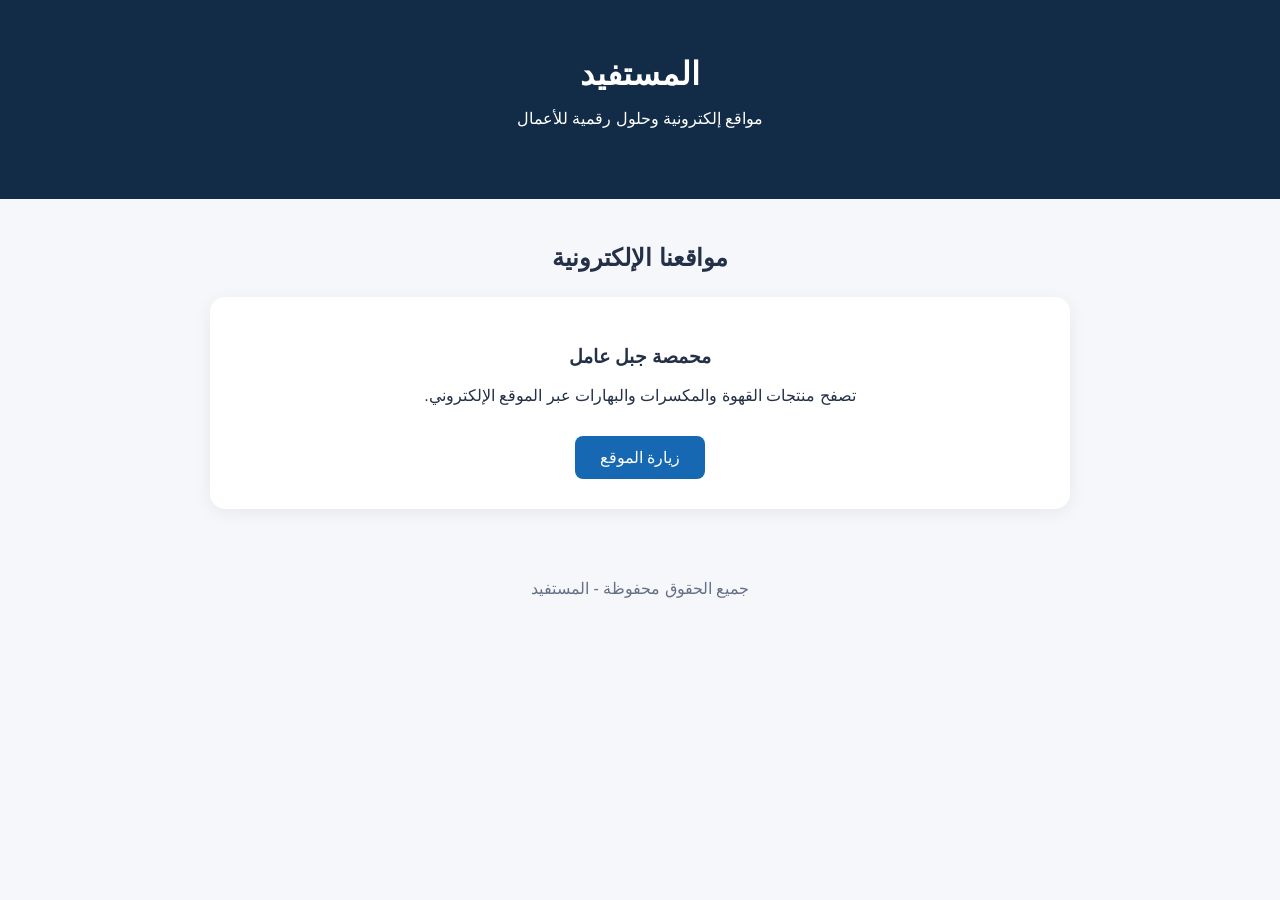
==== index.html @ a1473335 "Create index.html" ====
<!DOCTYPE html>
<html lang="ar" dir="rtl">
<head>
    <meta charset="UTF-8">
    <meta name="viewport"
          content="width=device-width, initial-scale=1.0">

    <title>المستفيد | مواقعنا الإلكترونية</title>

    <!-- Google AdSense -->
    <script async
      src="https://pagead2.googlesyndication.com/pagead/js/adsbygoogle.js?client=ca-pub-5526858631585731"
      crossorigin="anonymous"></script>

    <style>
        * { box-sizing: border-box; }

        body {
            font-family: Tahoma, Arial, sans-serif;
            margin: 0;
            background: #f5f7fb;
            color: #243047;
            text-align: center;
        }

        header {
            background: #122c48;
            color: white;
            padding: 55px 20px;
        }

        h1 { margin: 0 0 15px; }

        main {
            max-width: 900px;
            margin: 45px auto;
            padding: 0 20px;
        }

        .project {
            background: white;
            padding: 30px;
            margin: 25px auto;
            border-radius: 15px;
            box-shadow: 0 4px 18px #00000010;
        }

        .project a {
            display: inline-block;
            margin-top: 15px;
            padding: 12px 25px;
            color: white;
            background: #1768b3;
            text-decoration: none;
            border-radius: 8px;
        }

        footer {
            padding: 25px;
            color: #667085;
        }
    </style>
</head>

<body>
    <header>
        <h1>المستفيد</h1>
        <p>مواقع إلكترونية وحلول رقمية للأعمال</p>
    </header>

    <main>
        <h2>مواقعنا الإلكترونية</h2>

        <div class="project">
            <h3>محمصة جبل عامل</h3>
            <p>
                تصفح منتجات القهوة والمكسرات والبهارات
                عبر الموقع الإلكتروني.
            </p>

            <a href="/Jabal-Amel-Roastery/">
                زيارة الموقع
            </a>
        </div>
    </main>

    <footer>
        جميع الحقوق محفوظة - المستفيد
    </footer>
</body>
</html>
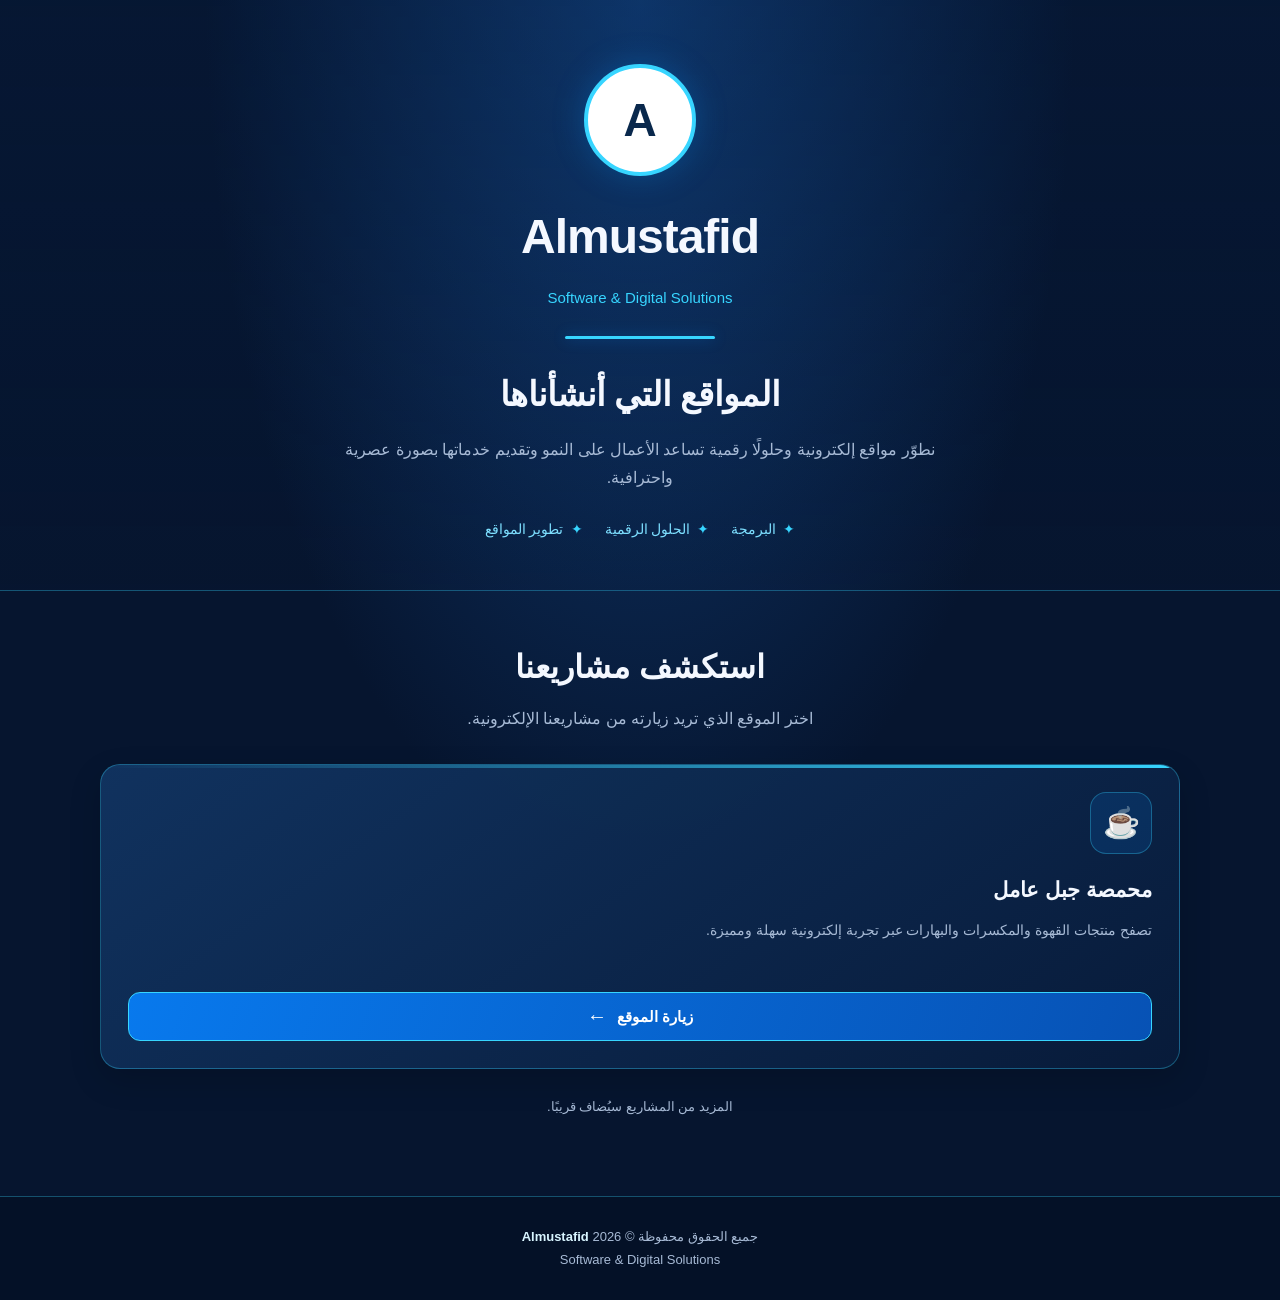
==== commit b3f4b094: "Update index.html" ====
--- a/index.html
+++ b/index.html
@@ -1,91 +1,361 @@
+
 <!DOCTYPE html>
 <html lang="ar" dir="rtl">
 <head>
-    <meta charset="UTF-8">
-    <meta name="viewport"
-          content="width=device-width, initial-scale=1.0">
-
-    <title>المستفيد | مواقعنا الإلكترونية</title>
-
-    <!-- Google AdSense -->
-    <script async
-      src="https://pagead2.googlesyndication.com/pagead/js/adsbygoogle.js?client=ca-pub-5526858631585731"
-      crossorigin="anonymous"></script>
-
-    <style>
-        * { box-sizing: border-box; }
-
-        body {
-            font-family: Tahoma, Arial, sans-serif;
-            margin: 0;
-            background: #f5f7fb;
-            color: #243047;
-            text-align: center;
-        }
-
-        header {
-            background: #122c48;
-            color: white;
-            padding: 55px 20px;
-        }
-
-        h1 { margin: 0 0 15px; }
-
-        main {
-            max-width: 900px;
-            margin: 45px auto;
-            padding: 0 20px;
-        }
-
-        .project {
-            background: white;
-            padding: 30px;
-            margin: 25px auto;
-            border-radius: 15px;
-            box-shadow: 0 4px 18px #00000010;
-        }
-
-        .project a {
-            display: inline-block;
-            margin-top: 15px;
-            padding: 12px 25px;
-            color: white;
-            background: #1768b3;
-            text-decoration: none;
-            border-radius: 8px;
-        }
-
-        footer {
-            padding: 25px;
-            color: #667085;
-        }
-    </style>
+  <meta charset="UTF-8">
+  <meta name="viewport" content="width=device-width, initial-scale=1.0">
+
+  <title>Almustafid | مواقعنا الإلكترونية</title>
+  <meta name="description" content="اكتشف المواقع الإلكترونية التي طورتها وأديرها Almustafid للحلول البرمجية والرقمية.">
+  <meta name="theme-color" content="#06152f">
+
+  <!-- Google AdSense -->
+  <script async
+    src="https://pagead2.googlesyndication.com/pagead/js/adsbygoogle.js?client=ca-pub-5526858631585731"
+    crossorigin="anonymous"></script>
+
+  <style>
+    :root {
+      --bg: #06152f;
+      --surface: rgba(13, 39, 76, 0.88);
+      --blue: #0788ff;
+      --cyan: #37d5ff;
+      --text: #f4f8ff;
+      --muted: #a7bad5;
+      --border: rgba(55, 213, 255, 0.32);
+    }
+
+    * {
+      box-sizing: border-box;
+    }
+
+    html {
+      scroll-behavior: smooth;
+    }
+
+    body {
+      margin: 0;
+      font-family: Tahoma, Arial, sans-serif;
+      background:
+        radial-gradient(ellipse at 50% 0%, #103d77 0%, transparent 48%),
+        var(--bg);
+      color: var(--text);
+      text-align: center;
+      min-height: 100vh;
+      line-height: 1.8;
+    }
+
+    a {
+      color: inherit;
+    }
+
+    .container {
+      width: min(1080px, calc(100% - 36px));
+      margin-inline: auto;
+    }
+
+    header {
+      padding: 64px 20px 48px;
+      position: relative;
+      overflow: hidden;
+      border-bottom: 1px solid var(--border);
+      background: linear-gradient(
+        180deg,
+        rgba(5, 28, 62, 0.25),
+        rgba(6, 21, 47, 0.05)
+      );
+    }
+
+    .brand-mark {
+      width: 112px;
+      height: 112px;
+      margin: 0 auto 18px;
+      display: grid;
+      place-items: center;
+      border-radius: 50%;
+      border: 4px solid var(--cyan);
+      background: #fff;
+      color: #09284c;
+      font-size: 46px;
+      font-weight: 900;
+      box-shadow: 0 0 32px rgba(0, 153, 255, 0.25);
+    }
+
+    .brand-name {
+      margin: 0;
+      font-size: clamp(32px, 6vw, 48px);
+      font-weight: 800;
+      letter-spacing: -1px;
+    }
+
+    .brand-subtitle {
+      color: var(--cyan);
+      margin: 4px 0 25px;
+      font-size: 15px;
+    }
+
+    .hero-line {
+      width: 150px;
+      height: 3px;
+      background: var(--cyan);
+      margin: 25px auto;
+      border-radius: 5px;
+      box-shadow: 0 0 14px #0788ff70;
+    }
+
+    .hero-title {
+      font-size: clamp(24px, 4vw, 34px);
+      margin: 0 0 10px;
+    }
+
+    .hero-description {
+      color: var(--muted);
+      max-width: 620px;
+      margin: 0 auto;
+      font-size: 16px;
+    }
+
+    .services {
+      display: flex;
+      justify-content: center;
+      flex-wrap: wrap;
+      gap: 12px 22px;
+      margin-top: 24px;
+      color: #7ddfff;
+      font-size: 14px;
+    }
+
+    .services span::before {
+      content: "✦";
+      color: var(--cyan);
+      margin-left: 7px;
+    }
+
+    main {
+      padding-top: 48px;
+      padding-bottom: 65px;
+    }
+
+    .section-heading {
+      margin-bottom: 30px;
+    }
+
+    .section-heading h2 {
+      margin: 0 0 8px;
+      font-size: clamp(24px, 4vw, 32px);
+    }
+
+    .section-heading p {
+      color: var(--muted);
+      margin: 0;
+    }
+
+    .project-grid {
+      display: grid;
+      grid-template-columns: repeat(auto-fit, minmax(min(100%, 290px), 1fr));
+      gap: 22px;
+      text-align: right;
+    }
+
+    .project {
+      position: relative;
+      overflow: hidden;
+      padding: 27px;
+      border-radius: 20px;
+      background: linear-gradient(
+        145deg,
+        rgba(17, 52, 96, 0.96),
+        rgba(8, 28, 58, 0.96)
+      );
+      border: 1px solid var(--border);
+      box-shadow: 0 12px 32px rgba(0, 0, 0, 0.16);
+      transition: transform 0.25s ease, border-color 0.25s ease,
+                  box-shadow 0.25s ease;
+    }
+
+    .project::before {
+      content: "";
+      position: absolute;
+      top: 0;
+      right: 0;
+      width: 100%;
+      height: 3px;
+      background: linear-gradient(90deg, transparent, var(--cyan));
+    }
+
+    .project:hover {
+      transform: translateY(-6px);
+      border-color: var(--cyan);
+      box-shadow: 0 18px 38px rgba(0, 136, 255, 0.12);
+    }
+
+    .project-icon {
+      width: 62px;
+      height: 62px;
+      display: grid;
+      place-items: center;
+      border-radius: 16px;
+      background: rgba(7, 136, 255, 0.14);
+      border: 1px solid var(--border);
+      font-size: 30px;
+      margin-bottom: 17px;
+    }
+
+    .project h3 {
+      margin: 0 0 9px;
+      font-size: 21px;
+    }
+
+    .project p {
+      color: var(--muted);
+      font-size: 14px;
+      margin: 0 0 22px;
+      min-height: 52px;
+    }
+
+    .project-link {
+      display: flex;
+      align-items: center;
+      justify-content: center;
+      gap: 10px;
+      width: 100%;
+      min-height: 49px;
+      border: 1px solid var(--cyan);
+      border-radius: 12px;
+      background: linear-gradient(110deg, #0879ed, #0752b5);
+      color: #fff;
+      font-weight: bold;
+      font-size: 15px;
+      text-decoration: none;
+      transition: filter 0.2s ease, transform 0.2s ease;
+    }
+
+    .project-link:hover {
+      filter: brightness(1.15);
+    }
+
+    .project-link:focus-visible {
+      outline: 3px solid #fff;
+      outline-offset: 4px;
+    }
+
+    .visit-arrow {
+      font-size: 20px;
+    }
+
+    .empty-note {
+      margin-top: 26px;
+      color: var(--muted);
+      font-size: 13px;
+    }
+
+    footer {
+      padding: 28px 18px;
+      border-top: 1px solid var(--border);
+      color: var(--muted);
+      font-size: 13px;
+      background: rgba(2, 12, 29, 0.4);
+    }
+
+    footer strong {
+      color: #d8f5ff;
+    }
+
+    @media (max-width: 600px) {
+      header {
+        padding-top: 45px;
+      }
+
+      .brand-mark {
+        width: 94px;
+        height: 94px;
+        font-size: 38px;
+      }
+
+      .project {
+        padding: 23px;
+      }
+
+      .project p {
+        min-height: auto;
+      }
+    }
+
+    @media (prefers-reduced-motion: reduce) {
+      *, *::before, *::after {
+        scroll-behavior: auto !important;
+        transition: none !important;
+      }
+    }
+  </style>
 </head>
 
 <body>
-    <header>
-        <h1>المستفيد</h1>
-        <p>مواقع إلكترونية وحلول رقمية للأعمال</p>
-    </header>
-
-    <main>
-        <h2>مواقعنا الإلكترونية</h2>
-
-        <div class="project">
-            <h3>محمصة جبل عامل</h3>
-            <p>
-                تصفح منتجات القهوة والمكسرات والبهارات
-                عبر الموقع الإلكتروني.
-            </p>
-
-            <a href="/Jabal-Amel-Roastery/">
-                زيارة الموقع
-            </a>
-        </div>
-    </main>
-
-    <footer>
-        جميع الحقوق محفوظة - المستفيد
-    </footer>
+  <header>
+    <div class="brand-mark" aria-label="Almustafid">A</div>
+
+    <h1 class="brand-name">Almustafid</h1>
+    <p class="brand-subtitle">Software &amp; Digital Solutions</p>
+
+    <div class="hero-line"></div>
+
+    <h2 class="hero-title">المواقع التي أنشأناها</h2>
+    <p class="hero-description">
+      نطوّر مواقع إلكترونية وحلولًا رقمية تساعد الأعمال على النمو
+      وتقديم خدماتها بصورة عصرية واحترافية.
+    </p>
+
+    <div class="services">
+      <span>البرمجة</span>
+      <span>الحلول الرقمية</span>
+      <span>تطوير المواقع</span>
+    </div>
+  </header>
+
+  <main class="container">
+    <div class="section-heading">
+      <h2>استكشف مشاريعنا</h2>
+      <p>اختر الموقع الذي تريد زيارته من مشاريعنا الإلكترونية.</p>
+    </div>
+
+    <section class="project-grid" aria-label="المواقع الإلكترونية">
+
+      <!-- يمكنك نسخ بطاقة المشروع لإضافة موقع جديد -->
+      <article class="project">
+        <div class="project-icon" aria-hidden="true">☕</div>
+
+        <h3>محمصة جبل عامل</h3>
+
+        <p>
+          تصفح منتجات القهوة والمكسرات والبهارات
+          عبر تجربة إلكترونية سهلة ومميزة.
+        </p>
+
+        <a class="project-link" href="/Jabal-Amel-Roastery/">
+          <span>زيارة الموقع</span>
+          <span class="visit-arrow" aria-hidden="true">←</span>
+        </a>
+      </article>
+
+      <!-- أضف بطاقات مواقعك الأخرى هنا -->
+
+    </section>
+
+    <p class="empty-note">
+      المزيد من المشاريع سيُضاف قريبًا.
+    </p>
+  </main>
+
+  <footer>
+    <div>جميع الحقوق محفوظة © <span id="year"></span>
+      <strong>Almustafid</strong>
+    </div>
+    <div>Software &amp; Digital Solutions</div>
+  </footer>
+
+  <script>
+    document.getElementById("year").textContent =
+      new Date().getFullYear();
+  </script>
 </body>
 </html>
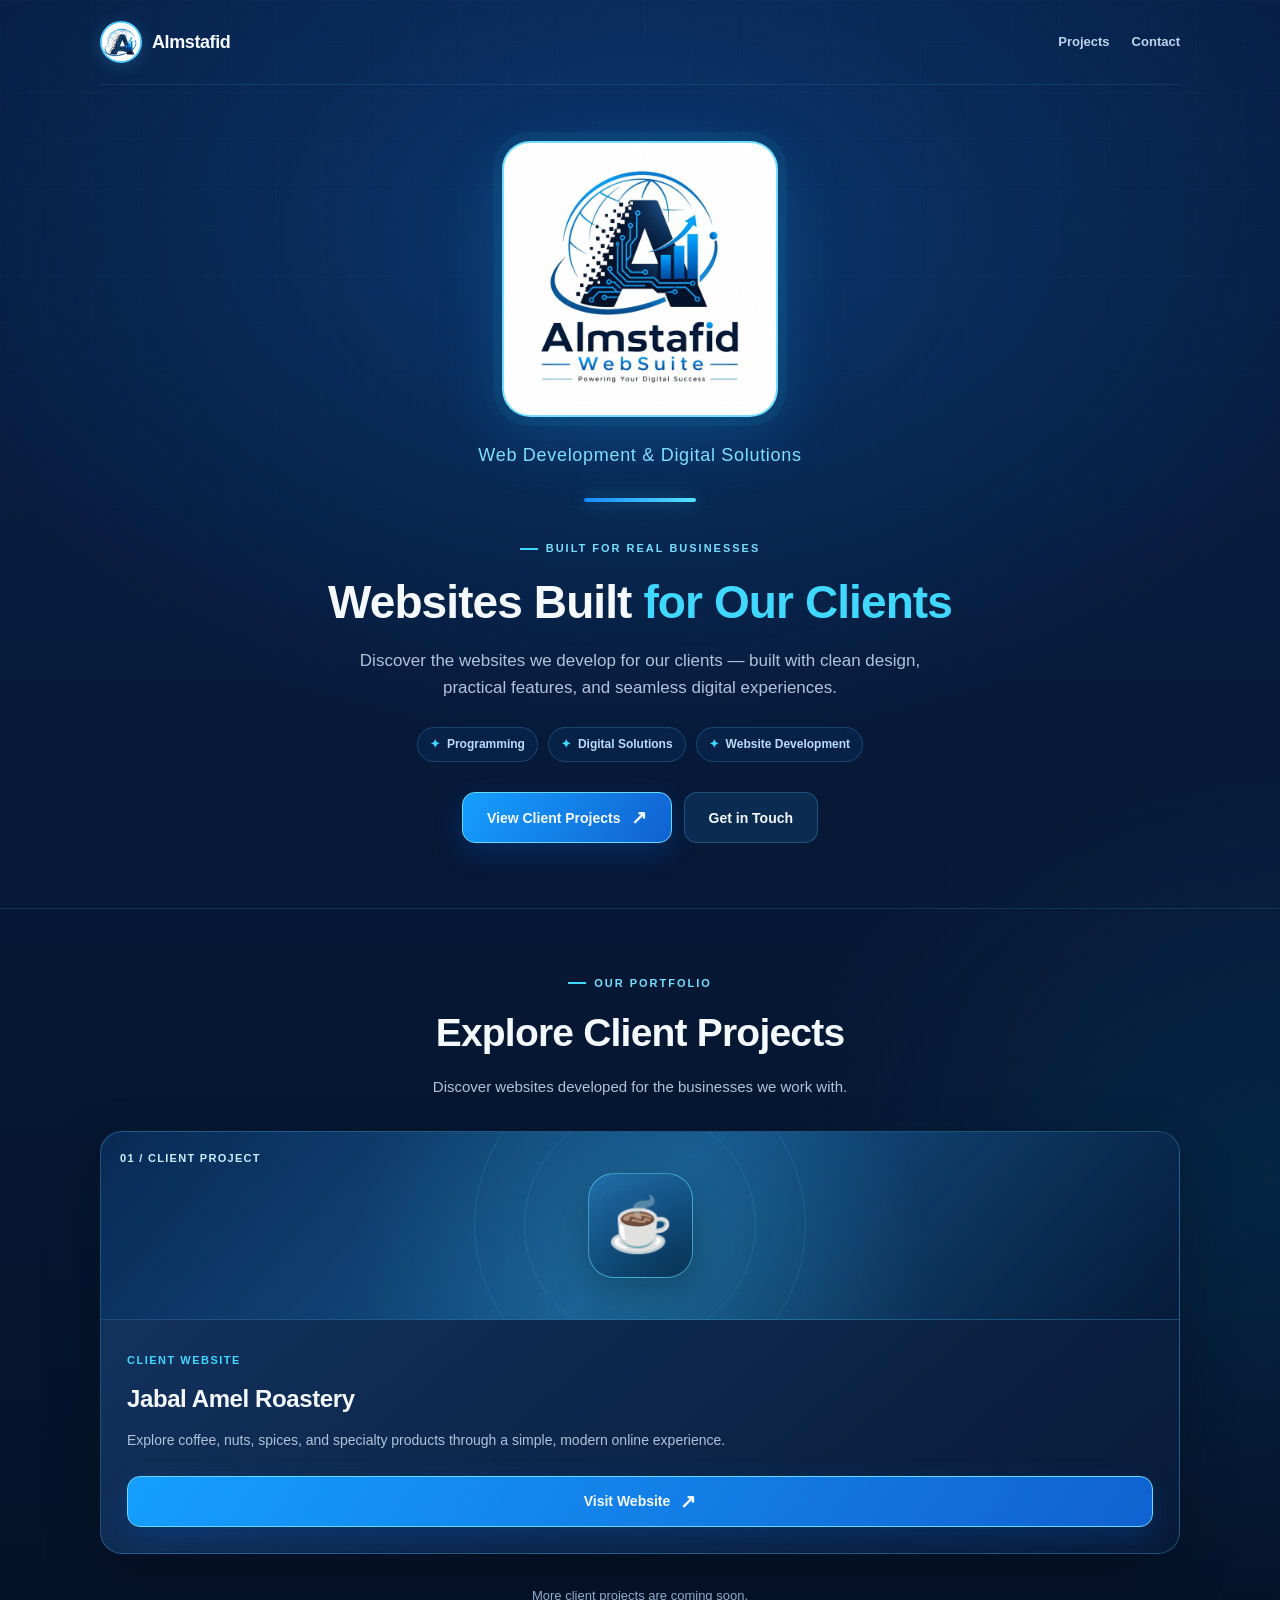
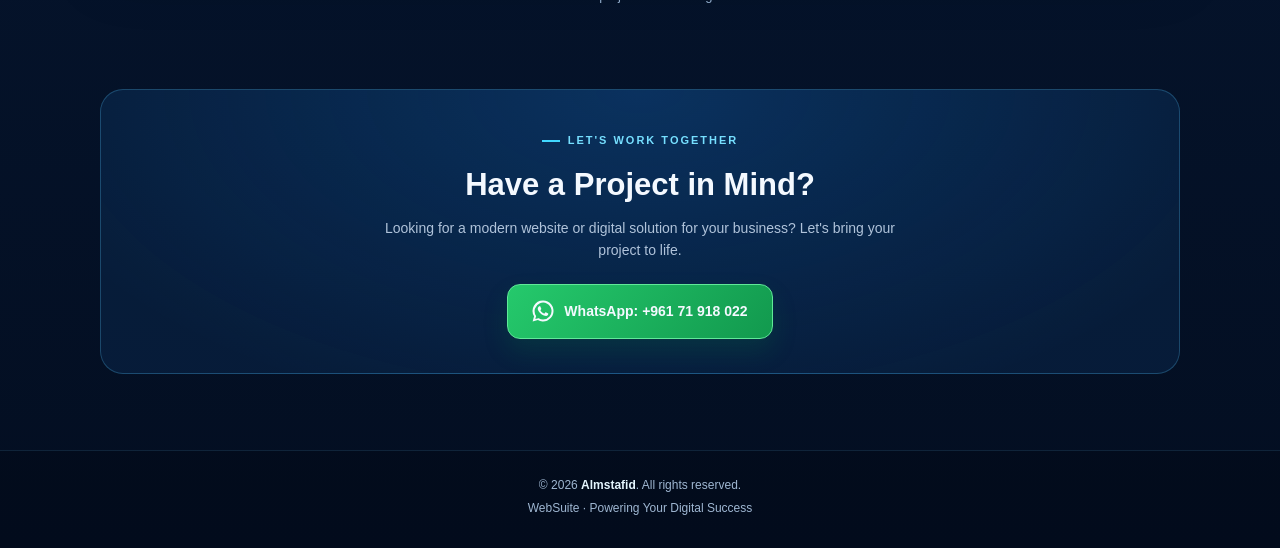
==== commit 6a675dbd: "Update index.html" ====
--- a/index.html
+++ b/index.html
@@ -1,361 +1,412 @@
-
 <!DOCTYPE html>
-<html lang="ar" dir="rtl">
+<html lang="en" dir="ltr">
 <head>
   <meta charset="UTF-8">
   <meta name="viewport" content="width=device-width, initial-scale=1.0">
-
-  <title>Almustafid | مواقعنا الإلكترونية</title>
-  <meta name="description" content="اكتشف المواقع الإلكترونية التي طورتها وأديرها Almustafid للحلول البرمجية والرقمية.">
-  <meta name="theme-color" content="#06152f">
-
-  <!-- Google AdSense -->
-  <script async
-    src="https://pagead2.googlesyndication.com/pagead/js/adsbygoogle.js?client=ca-pub-5526858631585731"
-    crossorigin="anonymous"></script>
+  <meta name="theme-color" content="#06142c">
+  <meta name="description" content="Explore real client websites developed by Almstafid WebSuite. Modern websites, digital experiences, and software solutions for businesses.">
+  <meta property="og:title" content="Almstafid WebSuite | Client Projects">
+  <meta property="og:description" content="Explore our client website portfolio and discover modern digital experiences.">
+  <meta property="og:type" content="website">
+  <link rel="icon" href="[data-uri]" type="image/webp">
+  <title>Almstafid | Client Projects</title>
+
+  <!-- Keep your existing Google AdSense code -->
+  <script async src="https://pagead2.googlesyndication.com/pagead/js/adsbygoogle.js?client=ca-pub-5526858631585731" crossorigin="anonymous"></script>
 
   <style>
     :root {
-      --bg: #06152f;
-      --surface: rgba(13, 39, 76, 0.88);
-      --blue: #0788ff;
-      --cyan: #37d5ff;
-      --text: #f4f8ff;
-      --muted: #a7bad5;
-      --border: rgba(55, 213, 255, 0.32);
-    }
-
-    * {
-      box-sizing: border-box;
-    }
-
-    html {
-      scroll-behavior: smooth;
-    }
-
+      color-scheme: dark;
+      --bg: #06142c;
+      --bg-deep: #030d20;
+      --surface: #0d2446;
+      --surface-light: #12335b;
+      --blue: #147efb;
+      --cyan: #41d8ff;
+      --white: #f4f9ff;
+      --muted: #b0c3da;
+      --line: rgba(90, 204, 255, .25);
+    }
+
+    * { box-sizing: border-box; }
+    html { scroll-behavior: smooth; }
     body {
       margin: 0;
-      font-family: Tahoma, Arial, sans-serif;
+      font-family: "Segoe UI", Arial, sans-serif;
+      background: var(--bg-deep);
+      color: var(--white);
+      line-height: 1.6;
+      overflow-x: hidden;
+    }
+    a { color: inherit; }
+    button, a { -webkit-tap-highlight-color: transparent; }
+    a:focus-visible { outline: 3px solid var(--cyan); outline-offset: 4px; }
+
+    .site {
+      position: relative;
+      isolation: isolate;
+      min-height: 100vh;
       background:
-        radial-gradient(ellipse at 50% 0%, #103d77 0%, transparent 48%),
-        var(--bg);
-      color: var(--text);
-      text-align: center;
-      min-height: 100vh;
-      line-height: 1.8;
-    }
-
-    a {
-      color: inherit;
-    }
-
-    .container {
-      width: min(1080px, calc(100% - 36px));
-      margin-inline: auto;
-    }
-
-    header {
-      padding: 64px 20px 48px;
-      position: relative;
-      overflow: hidden;
-      border-bottom: 1px solid var(--border);
-      background: linear-gradient(
-        180deg,
-        rgba(5, 28, 62, 0.25),
-        rgba(6, 21, 47, 0.05)
-      );
-    }
-
-    .brand-mark {
+        radial-gradient(ellipse 60% 24% at 50% 12%, rgba(19, 122, 224, .28), transparent 95%),
+        radial-gradient(ellipse 45% 22% at 100% 55%, rgba(0, 173, 244, .10), transparent 90%),
+        linear-gradient(180deg, #082048 0%, #061732 50%, #030e21 100%);
+    }
+    .site::before {
+      content: "";
+      position: absolute;
+      inset: 0 0 auto;
+      height: 700px;
+      pointer-events: none;
+      z-index: -1;
+      opacity: .4;
+      background-image:
+        linear-gradient(rgba(86, 194, 255, .055) 1px, transparent 1px),
+        linear-gradient(90deg, rgba(86, 194, 255, .055) 1px, transparent 1px);
+      background-size: 46px 46px;
+      mask-image: linear-gradient(#000, transparent);
+    }
+
+    .container { width: min(1080px, calc(100% - 38px)); margin-inline: auto; }
+
+    /* Top navigation */
+    .topbar {
+      display: flex;
+      align-items: center;
+      justify-content: space-between;
+      gap: 15px;
+      padding-block: 21px;
+      border-bottom: 1px solid rgba(120, 206, 255, .10);
+    }
+    .brand-small {
+      display: flex;
+      align-items: center;
+      gap: 10px;
+      font-weight: 800;
+      font-size: 18px;
+      text-decoration: none;
+      letter-spacing: -.4px;
+    }
+    .brand-small-mark {
+      display: block;
+      height: 42px;
+      width: 42px;
+      flex-shrink: 0;
+      border-radius: 50%;
+      object-fit: contain;
+      border: 2px solid #52ccff;
+      background: #fff;
+      box-shadow: 0 3px 17px rgba(54, 207, 255, .22);
+    }
+    .top-links { display: flex; align-items: center; gap: 22px; }
+    .top-links a {
+      text-decoration: none;
+      font-size: 13px;
+      font-weight: 600;
+      color: #bfd4e9;
+      transition: color .2s;
+    }
+    .top-links a:hover { color: var(--cyan); }
+
+    /* Hero */
+    .hero { text-align: center; padding: 56px 0 65px; }
+    .hero-logo {
+      display: block;
+      width: clamp(215px, 35vw, 276px);
+      height: auto;
+      aspect-ratio: 1;
+      object-fit: contain;
+      margin: 0 auto 24px;
+      padding: 8px;
+      border: 2px solid rgba(90, 216, 255, .85);
+      border-radius: 28px;
+      background: #fff;
+      box-shadow: 0 0 0 9px rgba(59, 208, 255, .06), 0 16px 65px rgba(16, 167, 255, .22);
+    }
+    .brand-name {
+      font-size: clamp(30px, 6vw, 48px);
+      font-weight: 800;
+      line-height: 1.12;
+      letter-spacing: -2px;
+      margin: 0;
+    }
+    .brand-subtitle {
+      margin: 10px 0 28px;
+      color: #80dfff;
+      font-size: clamp(14px, 2.2vw, 18px);
+      letter-spacing: .7px;
+    }
+    .accent-line {
       width: 112px;
-      height: 112px;
-      margin: 0 auto 18px;
-      display: grid;
-      place-items: center;
-      border-radius: 50%;
-      border: 4px solid var(--cyan);
-      background: #fff;
-      color: #09284c;
-      font-size: 46px;
-      font-weight: 900;
-      box-shadow: 0 0 32px rgba(0, 153, 255, 0.25);
-    }
-
-    .brand-name {
-      margin: 0;
-      font-size: clamp(32px, 6vw, 48px);
+      height: 4px;
+      border-radius: 99px;
+      margin: 0 auto 30px;
+      background: linear-gradient(90deg, #1889fd, #54e3ff);
+      box-shadow: 0 0 18px rgba(65, 216, 255, .4);
+    }
+    .eyebrow {
+      display: inline-flex;
+      align-items: center;
+      gap: 8px;
+      color: #76dfff;
+      font-size: 11px;
       font-weight: 800;
-      letter-spacing: -1px;
-    }
-
-    .brand-subtitle {
-      color: var(--cyan);
-      margin: 4px 0 25px;
-      font-size: 15px;
-    }
-
-    .hero-line {
-      width: 150px;
-      height: 3px;
-      background: var(--cyan);
-      margin: 25px auto;
-      border-radius: 5px;
-      box-shadow: 0 0 14px #0788ff70;
-    }
-
-    .hero-title {
-      font-size: clamp(24px, 4vw, 34px);
-      margin: 0 0 10px;
-    }
-
+      letter-spacing: 2px;
+      text-transform: uppercase;
+    }
+    .eyebrow::before { content: ""; width: 18px; height: 2px; background: var(--cyan); }
+    .hero h1 {
+      margin: 17px auto 17px;
+      max-width: 760px;
+      font-size: clamp(28px, 5vw, 46px);
+      line-height: 1.2;
+      letter-spacing: -.9px;
+    }
+    .hero h1 span { color: var(--cyan); }
     .hero-description {
+      max-width: 590px;
+      margin: 0 auto;
       color: var(--muted);
-      max-width: 620px;
-      margin: 0 auto;
-      font-size: 16px;
-    }
-
+      font-size: clamp(14px, 2vw, 17px);
+    }
     .services {
       display: flex;
+      flex-wrap: wrap;
       justify-content: center;
-      flex-wrap: wrap;
-      gap: 12px 22px;
-      margin-top: 24px;
-      color: #7ddfff;
-      font-size: 14px;
-    }
-
-    .services span::before {
-      content: "✦";
-      color: var(--cyan);
-      margin-left: 7px;
-    }
-
-    main {
-      padding-top: 48px;
-      padding-bottom: 65px;
-    }
-
-    .section-heading {
-      margin-bottom: 30px;
-    }
-
-    .section-heading h2 {
-      margin: 0 0 8px;
-      font-size: clamp(24px, 4vw, 32px);
-    }
-
-    .section-heading p {
-      color: var(--muted);
-      margin: 0;
-    }
-
-    .project-grid {
-      display: grid;
-      grid-template-columns: repeat(auto-fit, minmax(min(100%, 290px), 1fr));
-      gap: 22px;
-      text-align: right;
-    }
-
-    .project {
-      position: relative;
-      overflow: hidden;
-      padding: 27px;
-      border-radius: 20px;
-      background: linear-gradient(
-        145deg,
-        rgba(17, 52, 96, 0.96),
-        rgba(8, 28, 58, 0.96)
-      );
-      border: 1px solid var(--border);
-      box-shadow: 0 12px 32px rgba(0, 0, 0, 0.16);
-      transition: transform 0.25s ease, border-color 0.25s ease,
-                  box-shadow 0.25s ease;
-    }
-
-    .project::before {
-      content: "";
-      position: absolute;
-      top: 0;
-      right: 0;
-      width: 100%;
-      height: 3px;
-      background: linear-gradient(90deg, transparent, var(--cyan));
-    }
-
-    .project:hover {
-      transform: translateY(-6px);
-      border-color: var(--cyan);
-      box-shadow: 0 18px 38px rgba(0, 136, 255, 0.12);
-    }
-
-    .project-icon {
-      width: 62px;
-      height: 62px;
-      display: grid;
-      place-items: center;
-      border-radius: 16px;
-      background: rgba(7, 136, 255, 0.14);
-      border: 1px solid var(--border);
-      font-size: 30px;
-      margin-bottom: 17px;
-    }
-
-    .project h3 {
-      margin: 0 0 9px;
-      font-size: 21px;
-    }
-
-    .project p {
-      color: var(--muted);
-      font-size: 14px;
-      margin: 0 0 22px;
-      min-height: 52px;
-    }
-
-    .project-link {
-      display: flex;
+      gap: 10px;
+      margin: 26px auto 30px;
+    }
+    .service {
+      padding: 7px 12px;
+      border: 1px solid rgba(75, 192, 255, .21);
+      background: rgba(20, 112, 192, .10);
+      border-radius: 99px;
+      color: #badcf5;
+      font-size: 12px;
+      font-weight: 600;
+    }
+    .service::before { content: "✦"; margin-right: 7px; color: var(--cyan); }
+    .hero-actions { display: flex; justify-content: center; flex-wrap: wrap; gap: 12px; }
+    .btn {
+      min-height: 51px;
+      display: inline-flex;
       align-items: center;
       justify-content: center;
       gap: 10px;
-      width: 100%;
-      min-height: 49px;
-      border: 1px solid var(--cyan);
-      border-radius: 12px;
-      background: linear-gradient(110deg, #0879ed, #0752b5);
-      color: #fff;
-      font-weight: bold;
-      font-size: 15px;
+      padding: 0 24px;
+      border-radius: 13px;
+      font-size: 14px;
+      font-weight: 750;
       text-decoration: none;
-      transition: filter 0.2s ease, transform 0.2s ease;
-    }
-
-    .project-link:hover {
-      filter: brightness(1.15);
-    }
-
-    .project-link:focus-visible {
-      outline: 3px solid #fff;
-      outline-offset: 4px;
-    }
-
-    .visit-arrow {
-      font-size: 20px;
-    }
-
-    .empty-note {
-      margin-top: 26px;
-      color: var(--muted);
-      font-size: 13px;
-    }
+      transition: transform .2s, box-shadow .2s, filter .2s;
+    }
+    .btn:hover { transform: translateY(-2px); filter: brightness(1.1); }
+    .btn-primary {
+      border: 1px solid #65dcff;
+      background: linear-gradient(125deg, #159fff, #1161d1);
+      box-shadow: 0 10px 28px rgba(0, 107, 242, .22);
+    }
+    .btn-secondary { border: 1px solid var(--line); background: rgba(16, 54, 96, .65); }
+    .arrow { font-size: 19px; line-height: 1; }
+
+    /* Client project showcase */
+    .projects { padding: 57px 0 82px; border-top: 1px solid rgba(106, 211, 255, .14); }
+    .section-heading { text-align: center; margin-bottom: 32px; }
+    .section-heading h2 { font-size: clamp(27px, 4vw, 39px); margin: 10px 0; letter-spacing: -.8px; }
+    .section-heading p { margin: 0; color: var(--muted); font-size: 15px; }
+    .project-grid { display: grid; grid-template-columns: repeat(auto-fit, minmax(min(100%, 360px), 1fr)); gap: 22px; }
+    .project-card {
+      overflow: hidden;
+      border: 1px solid rgba(81, 194, 251, .3);
+      border-radius: 22px;
+      background: linear-gradient(140deg, rgba(21, 56, 102, .95), rgba(8, 27, 55, .98));
+      box-shadow: 0 20px 56px rgba(0, 0, 0, .21);
+      transition: transform .2s, border-color .2s;
+    }
+    .project-card:hover { transform: translateY(-4px); border-color: var(--cyan); }
+    .project-visual {
+      height: 188px;
+      display: grid;
+      place-items: center;
+      position: relative;
+      overflow: hidden;
+      background:
+        radial-gradient(circle at 50% 70%, rgba(73, 230, 255, .19), transparent 52%),
+        linear-gradient(130deg, #092a55, #134e83 50%, #061b39);
+      border-bottom: 1px solid rgba(92, 205, 255, .2);
+    }
+    .project-visual::before, .project-visual::after {
+      content: "";
+      position: absolute;
+      width: 230px;
+      height: 230px;
+      border: 1px solid rgba(86, 214, 255, .14);
+      border-radius: 50%;
+    }
+    .project-visual::after { width: 330px; height: 330px; }
+    .project-symbol {
+      position: relative;
+      z-index: 1;
+      display: grid;
+      place-items: center;
+      width: 105px;
+      height: 105px;
+      border: 1px solid rgba(99, 224, 255, .55);
+      border-radius: 26px;
+      background: linear-gradient(150deg, rgba(45, 137, 217, .36), rgba(2, 34, 65, .83));
+      box-shadow: 0 14px 34px rgba(0, 0, 0, .25), inset 0 0 30px rgba(49, 193, 255, .08);
+      font-size: 53px;
+    }
+    .project-number {
+      position: absolute;
+      z-index: 2;
+      top: 18px;
+      left: 19px;
+      font-size: 11px;
+      font-weight: 800;
+      letter-spacing: 1.3px;
+      color: #cceeff;
+    }
+    .project-info { padding: 26px; }
+    .project-type { color: var(--cyan); font-size: 11px; font-weight: 800; letter-spacing: 1.5px; text-transform: uppercase; }
+    .project-info h3 { font-size: 24px; letter-spacing: -.4px; margin: 9px 0 10px; }
+    .project-info p { font-size: 14px; color: var(--muted); margin: 0 0 25px; }
+    .project-link { width: 100%; }
+    .coming-soon { margin: 32px 0 0; text-align: center; font-size: 13px; color: #91accb; }
+
+    /* Contact */
+    .contact { padding-bottom: 76px; }
+    .contact-panel {
+      text-align: center;
+      border: 1px solid var(--line);
+      border-radius: 23px;
+      padding: 34px 24px;
+      background: radial-gradient(ellipse at 50% 0%, rgba(24, 137, 242, .2), transparent 85%), rgba(9, 32, 64, .75);
+    }
+    .contact-panel h2 { margin: 10px 0 8px; font-size: clamp(24px, 4vw, 31px); }
+    .contact-panel p { color: var(--muted); max-width: 530px; margin: 0 auto 22px; font-size: 14px; }
+    .whatsapp {
+      min-height: 55px;
+      background: linear-gradient(130deg, #25c96c, #12994e);
+      border: 1px solid #60e998;
+      box-shadow: 0 12px 25px rgba(0, 141, 65, .17);
+    }
+    .whatsapp svg { width: 22px; height: 22px; fill: currentColor; }
 
     footer {
-      padding: 28px 18px;
-      border-top: 1px solid var(--border);
-      color: var(--muted);
-      font-size: 13px;
-      background: rgba(2, 12, 29, 0.4);
-    }
-
-    footer strong {
-      color: #d8f5ff;
-    }
+      padding: 25px 15px 30px;
+      border-top: 1px solid rgba(99, 196, 249, .13);
+      background: rgba(0, 7, 19, .35);
+      color: #9fb7d2;
+      text-align: center;
+      font-size: 12px;
+    }
+    footer strong { color: #e5f6ff; }
+    footer span { display: block; margin-top: 4px; }
 
     @media (max-width: 600px) {
-      header {
-        padding-top: 45px;
-      }
-
-      .brand-mark {
-        width: 94px;
-        height: 94px;
-        font-size: 38px;
-      }
-
-      .project {
-        padding: 23px;
-      }
-
-      .project p {
-        min-height: auto;
-      }
-    }
-
+      .container { width: min(100% - 32px, 1080px); }
+      .topbar { padding-block: 15px; }
+      .top-links { gap: 13px; }
+      .top-links a { font-size: 12px; }
+      .brand-small { font-size: 15px; }
+      .brand-small-mark { width: 36px; height: 36px; }
+      .hero { padding: 38px 0 55px; }
+      .hero-logo { width: min(240px, 68vw); margin-bottom: 22px; border-radius: 24px; }
+      .brand-name { letter-spacing: -1.5px; }
+      .hero-description { line-height: 1.8; }
+      .hero-actions .btn { flex: 1 1 150px; padding-inline: 12px; }
+      .projects { padding: 51px 0 65px; }
+      .project-visual { height: 166px; }
+      .project-info { padding: 22px; }
+      .contact { padding-bottom: 59px; }
+      .whatsapp { width: 100%; }
+    }
     @media (prefers-reduced-motion: reduce) {
-      *, *::before, *::after {
-        scroll-behavior: auto !important;
-        transition: none !important;
-      }
+      *, *::before, *::after { scroll-behavior: auto !important; transition: none !important; }
     }
   </style>
 </head>
-
 <body>
-  <header>
-    <div class="brand-mark" aria-label="Almustafid">A</div>
-
-    <h1 class="brand-name">Almustafid</h1>
-    <p class="brand-subtitle">Software &amp; Digital Solutions</p>
-
-    <div class="hero-line"></div>
-
-    <h2 class="hero-title">المواقع التي أنشأناها</h2>
-    <p class="hero-description">
-      نطوّر مواقع إلكترونية وحلولًا رقمية تساعد الأعمال على النمو
-      وتقديم خدماتها بصورة عصرية واحترافية.
-    </p>
-
-    <div class="services">
-      <span>البرمجة</span>
-      <span>الحلول الرقمية</span>
-      <span>تطوير المواقع</span>
-    </div>
-  </header>
-
-  <main class="container">
-    <div class="section-heading">
-      <h2>استكشف مشاريعنا</h2>
-      <p>اختر الموقع الذي تريد زيارته من مشاريعنا الإلكترونية.</p>
-    </div>
-
-    <section class="project-grid" aria-label="المواقع الإلكترونية">
-
-      <!-- يمكنك نسخ بطاقة المشروع لإضافة موقع جديد -->
-      <article class="project">
-        <div class="project-icon" aria-hidden="true">☕</div>
-
-        <h3>محمصة جبل عامل</h3>
-
-        <p>
-          تصفح منتجات القهوة والمكسرات والبهارات
-          عبر تجربة إلكترونية سهلة ومميزة.
-        </p>
-
-        <a class="project-link" href="/Jabal-Amel-Roastery/">
-          <span>زيارة الموقع</span>
-          <span class="visit-arrow" aria-hidden="true">←</span>
-        </a>
-      </article>
-
-      <!-- أضف بطاقات مواقعك الأخرى هنا -->
-
-    </section>
-
-    <p class="empty-note">
-      المزيد من المشاريع سيُضاف قريبًا.
-    </p>
-  </main>
-
-  <footer>
-    <div>جميع الحقوق محفوظة © <span id="year"></span>
-      <strong>Almustafid</strong>
-    </div>
-    <div>Software &amp; Digital Solutions</div>
-  </footer>
-
-  <script>
-    document.getElementById("year").textContent =
-      new Date().getFullYear();
-  </script>
+  <div class="site">
+    <nav class="topbar container" aria-label="Main navigation">
+      <a class="brand-small" href="#top"><img class="brand-small-mark" src="[data-uri]" width="42" height="42" alt="" aria-hidden="true">Almstafid</a>
+      <div class="top-links">
+        <a href="#projects">Projects</a>
+        <a href="#contact">Contact</a>
+      </div>
+    </nav>
+
+    <header class="hero container" id="top">
+      <img class="hero-logo" src="[data-uri]" width="276" height="276" alt="Almstafid WebSuite original brand logo" decoding="async" fetchpriority="high">
+      <p class="brand-subtitle">Web Development &amp; Digital Solutions</p>
+      <div class="accent-line" aria-hidden="true"></div>
+
+      <span class="eyebrow">Built for real businesses</span>
+      <h1>Websites Built <span>for Our Clients</span></h1>
+      <p class="hero-description">
+        Discover the websites we develop for our clients — built with clean design,
+        practical features, and seamless digital experiences.
+      </p>
+      <div class="services" aria-label="Our services">
+        <span class="service">Programming</span>
+        <span class="service">Digital Solutions</span>
+        <span class="service">Website Development</span>
+      </div>
+      <div class="hero-actions">
+        <a href="#projects" class="btn btn-primary">View Client Projects <span class="arrow" aria-hidden="true">↗</span></a>
+        <a href="#contact" class="btn btn-secondary">Get in Touch</a>
+      </div>
+    </header>
+
+    <main>
+      <section class="projects" id="projects" aria-labelledby="projects-title">
+        <div class="container">
+          <div class="section-heading">
+            <span class="eyebrow">Our Portfolio</span>
+            <h2 id="projects-title">Explore Client Projects</h2>
+            <p>Discover websites developed for the businesses we work with.</p>
+          </div>
+
+          <div class="project-grid">
+            <!-- Duplicate this article to add another client website. -->
+            <article class="project-card">
+              <div class="project-visual" aria-hidden="true">
+                <span class="project-number">01 / CLIENT PROJECT</span>
+                <div class="project-symbol">☕</div>
+              </div>
+              <div class="project-info">
+                <span class="project-type">Client Website</span>
+                <h3>Jabal Amel Roastery</h3>
+                <p>Explore coffee, nuts, spices, and specialty products through a simple, modern online experience.</p>
+                <a class="btn btn-primary project-link" href="/Jabal-Amel-Roastery/" target="_blank" rel="noopener noreferrer">
+                  Visit Website <span class="arrow" aria-hidden="true">↗</span>
+                </a>
+              </div>
+            </article>
+          </div>
+          <p class="coming-soon">More client projects are coming soon.</p>
+        </div>
+      </section>
+
+      <section class="contact container" id="contact" aria-labelledby="contact-title">
+        <div class="contact-panel">
+          <span class="eyebrow">Let's Work Together</span>
+          <h2 id="contact-title">Have a Project in Mind?</h2>
+          <p>Looking for a modern website or digital solution for your business? Let's bring your project to life.</p>
+          <a class="btn whatsapp" href="https://wa.me/96171918022" target="_blank" rel="noopener noreferrer" aria-label="Contact Almstafid on WhatsApp at +961 71 918 022">
+            <svg viewBox="0 0 32 32" aria-hidden="true" xmlns="http://www.w3.org/2000/svg"><path d="M16 .8A15.15 15.15 0 0 0 3.03 23.77L.9 31.2l7.63-2A15.2 15.2 0 1 0 16 .8zm0 27.6a12.18 12.18 0 0 1-6.2-1.7l-.44-.26-4.52 1.18 1.2-4.41-.29-.46a12.3 12.3 0 1 1 10.25 5.65zm6.76-9.22c-.37-.18-2.2-1.09-2.54-1.21-.34-.13-.59-.19-.84.19s-.96 1.21-1.18 1.46-.43.28-.8.09a10.1 10.1 0 0 1-2.98-1.83 11.14 11.14 0 0 1-2.07-2.58c-.22-.38-.02-.59.17-.78.17-.17.38-.44.56-.65.19-.22.25-.38.38-.63.12-.25.06-.47-.03-.66-.09-.18-.84-2.02-1.15-2.76-.31-.73-.62-.62-.84-.63h-.72c-.25 0-.66.09-1.01.47-.34.38-1.31 1.28-1.31 3.12s1.34 3.63 1.53 3.88c.19.25 2.64 4.02 6.39 5.64.9.39 1.6.62 2.15.79.9.29 1.73.25 2.38.15.72-.11 2.2-.9 2.51-1.77.31-.87.31-1.61.22-1.77-.09-.15-.34-.24-.72-.43z"/></svg>
+            WhatsApp: +961 71 918 022
+          </a>
+        </div>
+      </section>
+    </main>
+
+    <footer>
+      © <span id="year" style="display:inline"></span> <strong>Almstafid</strong>. All rights reserved.
+      <span>WebSuite · Powering Your Digital Success</span>
+    </footer>
+  </div>
+
+  <script>document.getElementById('year').textContent = new Date().getFullYear();</script>
 </body>
 </html>
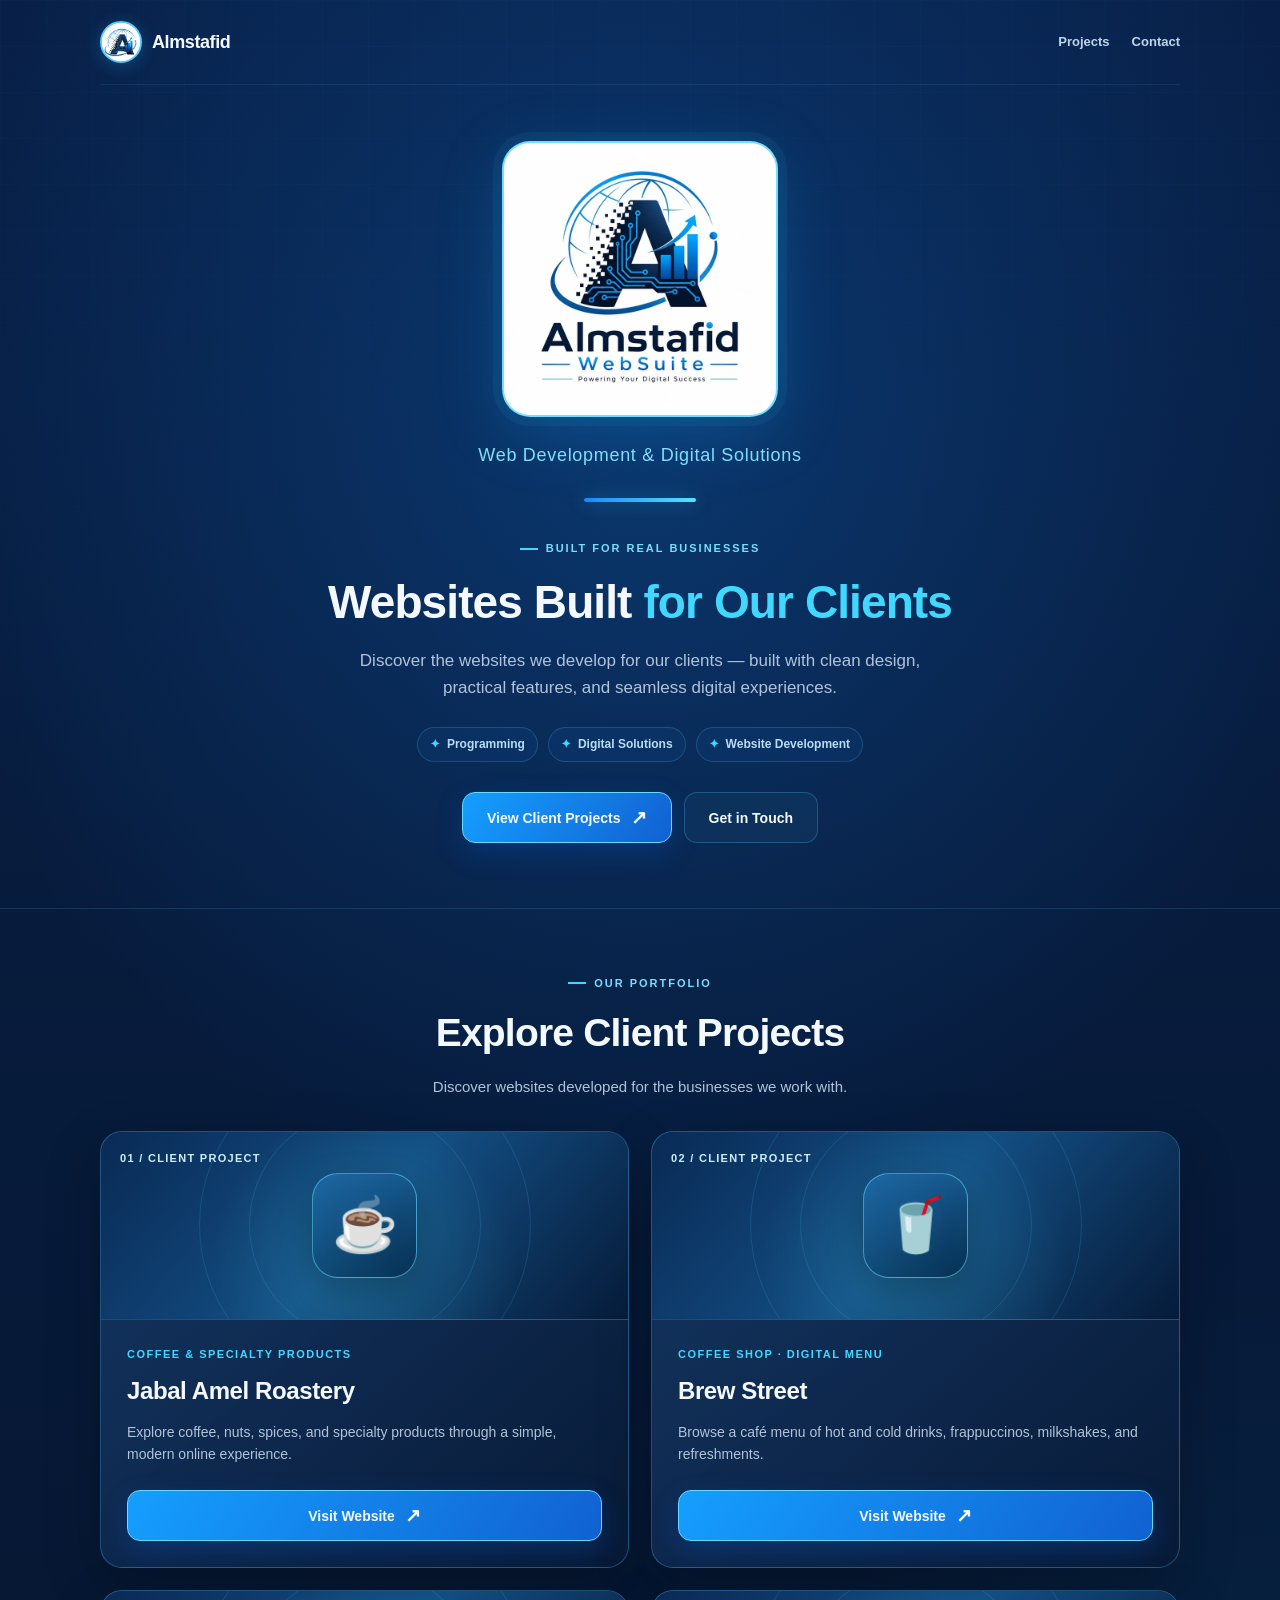
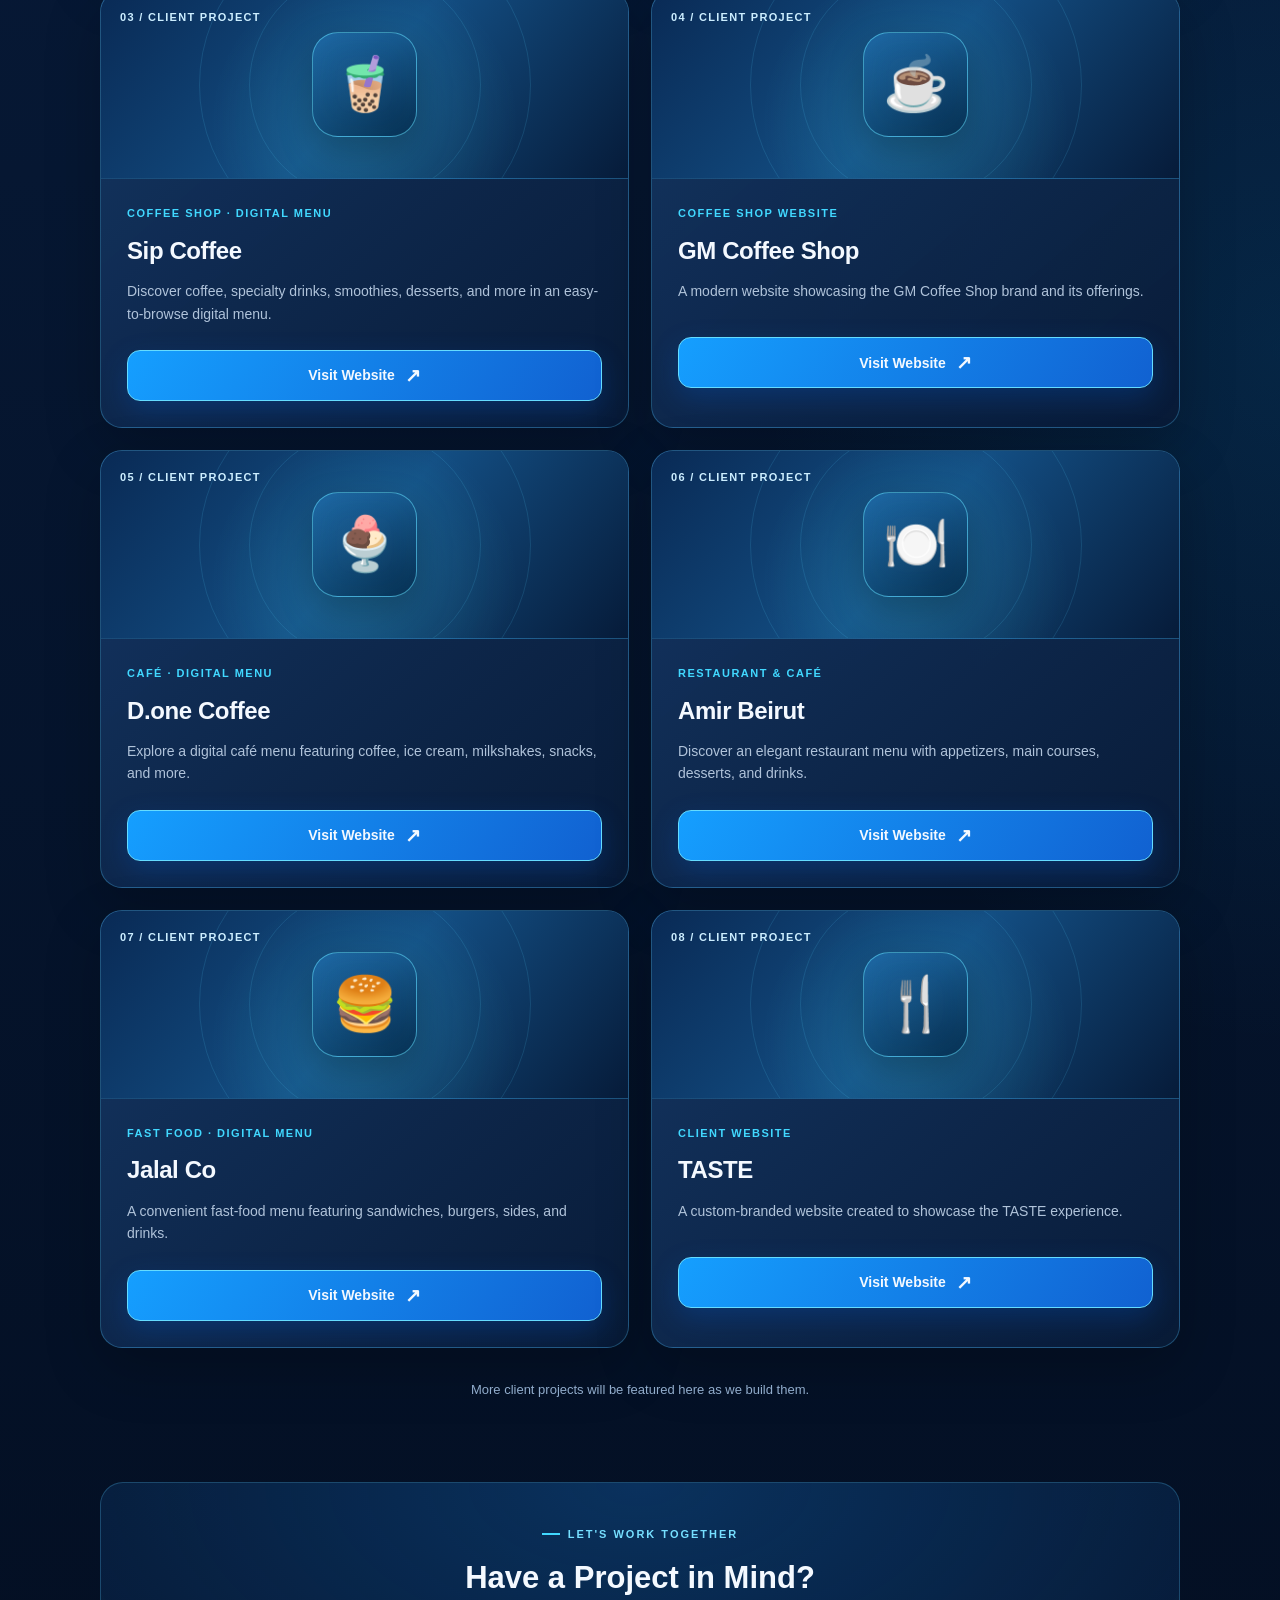
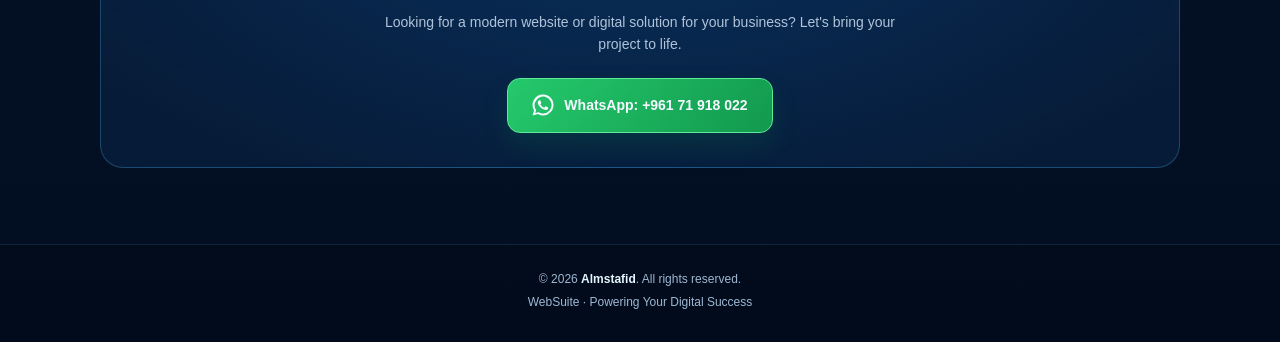
==== commit ee09f643: "Update index.html" ====
--- a/index.html
+++ b/index.html
@@ -266,11 +266,11 @@
       letter-spacing: 1.3px;
       color: #cceeff;
     }
-    .project-info { padding: 26px; }
+    .project-info { padding: 26px; display: flex; flex-direction: column; align-items: flex-start; min-height: 235px; }
     .project-type { color: var(--cyan); font-size: 11px; font-weight: 800; letter-spacing: 1.5px; text-transform: uppercase; }
     .project-info h3 { font-size: 24px; letter-spacing: -.4px; margin: 9px 0 10px; }
-    .project-info p { font-size: 14px; color: var(--muted); margin: 0 0 25px; }
-    .project-link { width: 100%; }
+    .project-info p { font-size: 14px; color: var(--muted); margin: 0 0 25px; flex: 1; }
+    .project-link { width: 100%; margin-top: auto; }
     .coming-soon { margin: 32px 0 0; text-align: center; font-size: 13px; color: #91accb; }
 
     /* Contact */
@@ -368,23 +368,135 @@
           </div>
 
           <div class="project-grid">
-            <!-- Duplicate this article to add another client website. -->
+            <!-- Client Project 01: Jabal Amel Roastery -->
             <article class="project-card">
               <div class="project-visual" aria-hidden="true">
                 <span class="project-number">01 / CLIENT PROJECT</span>
                 <div class="project-symbol">☕</div>
               </div>
               <div class="project-info">
-                <span class="project-type">Client Website</span>
+                <span class="project-type">Coffee &amp; Specialty Products</span>
                 <h3>Jabal Amel Roastery</h3>
                 <p>Explore coffee, nuts, spices, and specialty products through a simple, modern online experience.</p>
-                <a class="btn btn-primary project-link" href="/Jabal-Amel-Roastery/" target="_blank" rel="noopener noreferrer">
+                <a class="btn btn-primary project-link" href="https://almstafidrestaurants-ui.github.io/Jabal-Amel-Roastery/" target="_blank" rel="noopener noreferrer" aria-label="Visit Jabal Amel Roastery website (opens in a new tab)">
+                  Visit Website <span class="arrow" aria-hidden="true">↗</span>
+                </a>
+              </div>
+            </article>
+
+            <!-- Client Project 02: Brew Street -->
+            <article class="project-card">
+              <div class="project-visual" aria-hidden="true">
+                <span class="project-number">02 / CLIENT PROJECT</span>
+                <div class="project-symbol">🥤</div>
+              </div>
+              <div class="project-info">
+                <span class="project-type">Coffee Shop · Digital Menu</span>
+                <h3>Brew Street</h3>
+                <p>Browse a café menu of hot and cold drinks, frappuccinos, milkshakes, and refreshments.</p>
+                <a class="btn btn-primary project-link" href="https://almstafidrestaurants-ui.github.io/DREW-STREET/" target="_blank" rel="noopener noreferrer" aria-label="Visit Brew Street website (opens in a new tab)">
+                  Visit Website <span class="arrow" aria-hidden="true">↗</span>
+                </a>
+              </div>
+            </article>
+
+            <!-- Client Project 03: Sip Coffee -->
+            <article class="project-card">
+              <div class="project-visual" aria-hidden="true">
+                <span class="project-number">03 / CLIENT PROJECT</span>
+                <div class="project-symbol">🧋</div>
+              </div>
+              <div class="project-info">
+                <span class="project-type">Coffee Shop · Digital Menu</span>
+                <h3>Sip Coffee</h3>
+                <p>Discover coffee, specialty drinks, smoothies, desserts, and more in an easy-to-browse digital menu.</p>
+                <a class="btn btn-primary project-link" href="https://almstafidrestaurants-ui.github.io/MENU_/" target="_blank" rel="noopener noreferrer" aria-label="Visit Sip Coffee website (opens in a new tab)">
+                  Visit Website <span class="arrow" aria-hidden="true">↗</span>
+                </a>
+              </div>
+            </article>
+
+            <!-- Client Project 04: GM Coffee Shop -->
+            <article class="project-card">
+              <div class="project-visual" aria-hidden="true">
+                <span class="project-number">04 / CLIENT PROJECT</span>
+                <div class="project-symbol">☕</div>
+              </div>
+              <div class="project-info">
+                <span class="project-type">Coffee Shop Website</span>
+                <h3>GM Coffee Shop</h3>
+                <p>A modern website showcasing the GM Coffee Shop brand and its offerings.</p>
+                <a class="btn btn-primary project-link" href="https://almstafidrestaurants-ui.github.io/GEE-M-Coffee/" target="_blank" rel="noopener noreferrer" aria-label="Visit GM Coffee Shop website (opens in a new tab)">
+                  Visit Website <span class="arrow" aria-hidden="true">↗</span>
+                </a>
+              </div>
+            </article>
+
+            <!-- Client Project 05: D.one Coffee -->
+            <article class="project-card">
+              <div class="project-visual" aria-hidden="true">
+                <span class="project-number">05 / CLIENT PROJECT</span>
+                <div class="project-symbol">🍨</div>
+              </div>
+              <div class="project-info">
+                <span class="project-type">Café · Digital Menu</span>
+                <h3>D.one Coffee</h3>
+                <p>Explore a digital café menu featuring coffee, ice cream, milkshakes, snacks, and more.</p>
+                <a class="btn btn-primary project-link" href="https://almstafidrestaurants-ui.github.io/D.one--Coffee/" target="_blank" rel="noopener noreferrer" aria-label="Visit D.one Coffee website (opens in a new tab)">
+                  Visit Website <span class="arrow" aria-hidden="true">↗</span>
+                </a>
+              </div>
+            </article>
+
+            <!-- Client Project 06: Amir Beirut -->
+            <article class="project-card">
+              <div class="project-visual" aria-hidden="true">
+                <span class="project-number">06 / CLIENT PROJECT</span>
+                <div class="project-symbol">🍽️</div>
+              </div>
+              <div class="project-info">
+                <span class="project-type">Restaurant &amp; Café</span>
+                <h3>Amir Beirut</h3>
+                <p>Discover an elegant restaurant menu with appetizers, main courses, desserts, and drinks.</p>
+                <a class="btn btn-primary project-link" href="https://almstafidrestaurants-ui.github.io/--Amir-Beirut/" target="_blank" rel="noopener noreferrer" aria-label="Visit Amir Beirut website (opens in a new tab)">
+                  Visit Website <span class="arrow" aria-hidden="true">↗</span>
+                </a>
+              </div>
+            </article>
+
+            <!-- Client Project 07: Jalal Co -->
+            <article class="project-card">
+              <div class="project-visual" aria-hidden="true">
+                <span class="project-number">07 / CLIENT PROJECT</span>
+                <div class="project-symbol">🍔</div>
+              </div>
+              <div class="project-info">
+                <span class="project-type">Fast Food · Digital Menu</span>
+                <h3>Jalal Co</h3>
+                <p>A convenient fast-food menu featuring sandwiches, burgers, sides, and drinks.</p>
+                <a class="btn btn-primary project-link" href="https://almstafidrestaurants-ui.github.io/Jalal-Co/" target="_blank" rel="noopener noreferrer" aria-label="Visit Jalal Co website (opens in a new tab)">
+                  Visit Website <span class="arrow" aria-hidden="true">↗</span>
+                </a>
+              </div>
+            </article>
+
+            <!-- Client Project 08: TASTE -->
+            <article class="project-card">
+              <div class="project-visual" aria-hidden="true">
+                <span class="project-number">08 / CLIENT PROJECT</span>
+                <div class="project-symbol">🍴</div>
+              </div>
+              <div class="project-info">
+                <span class="project-type">Client Website</span>
+                <h3>TASTE</h3>
+                <p>A custom-branded website created to showcase the TASTE experience.</p>
+                <a class="btn btn-primary project-link" href="https://almstafidrestaurants-ui.github.io/TASTE/" target="_blank" rel="noopener noreferrer" aria-label="Visit TASTE website (opens in a new tab)">
                   Visit Website <span class="arrow" aria-hidden="true">↗</span>
                 </a>
               </div>
             </article>
           </div>
-          <p class="coming-soon">More client projects are coming soon.</p>
+<p class="coming-soon">More client projects will be featured here as we build them.</p>
         </div>
       </section>
 
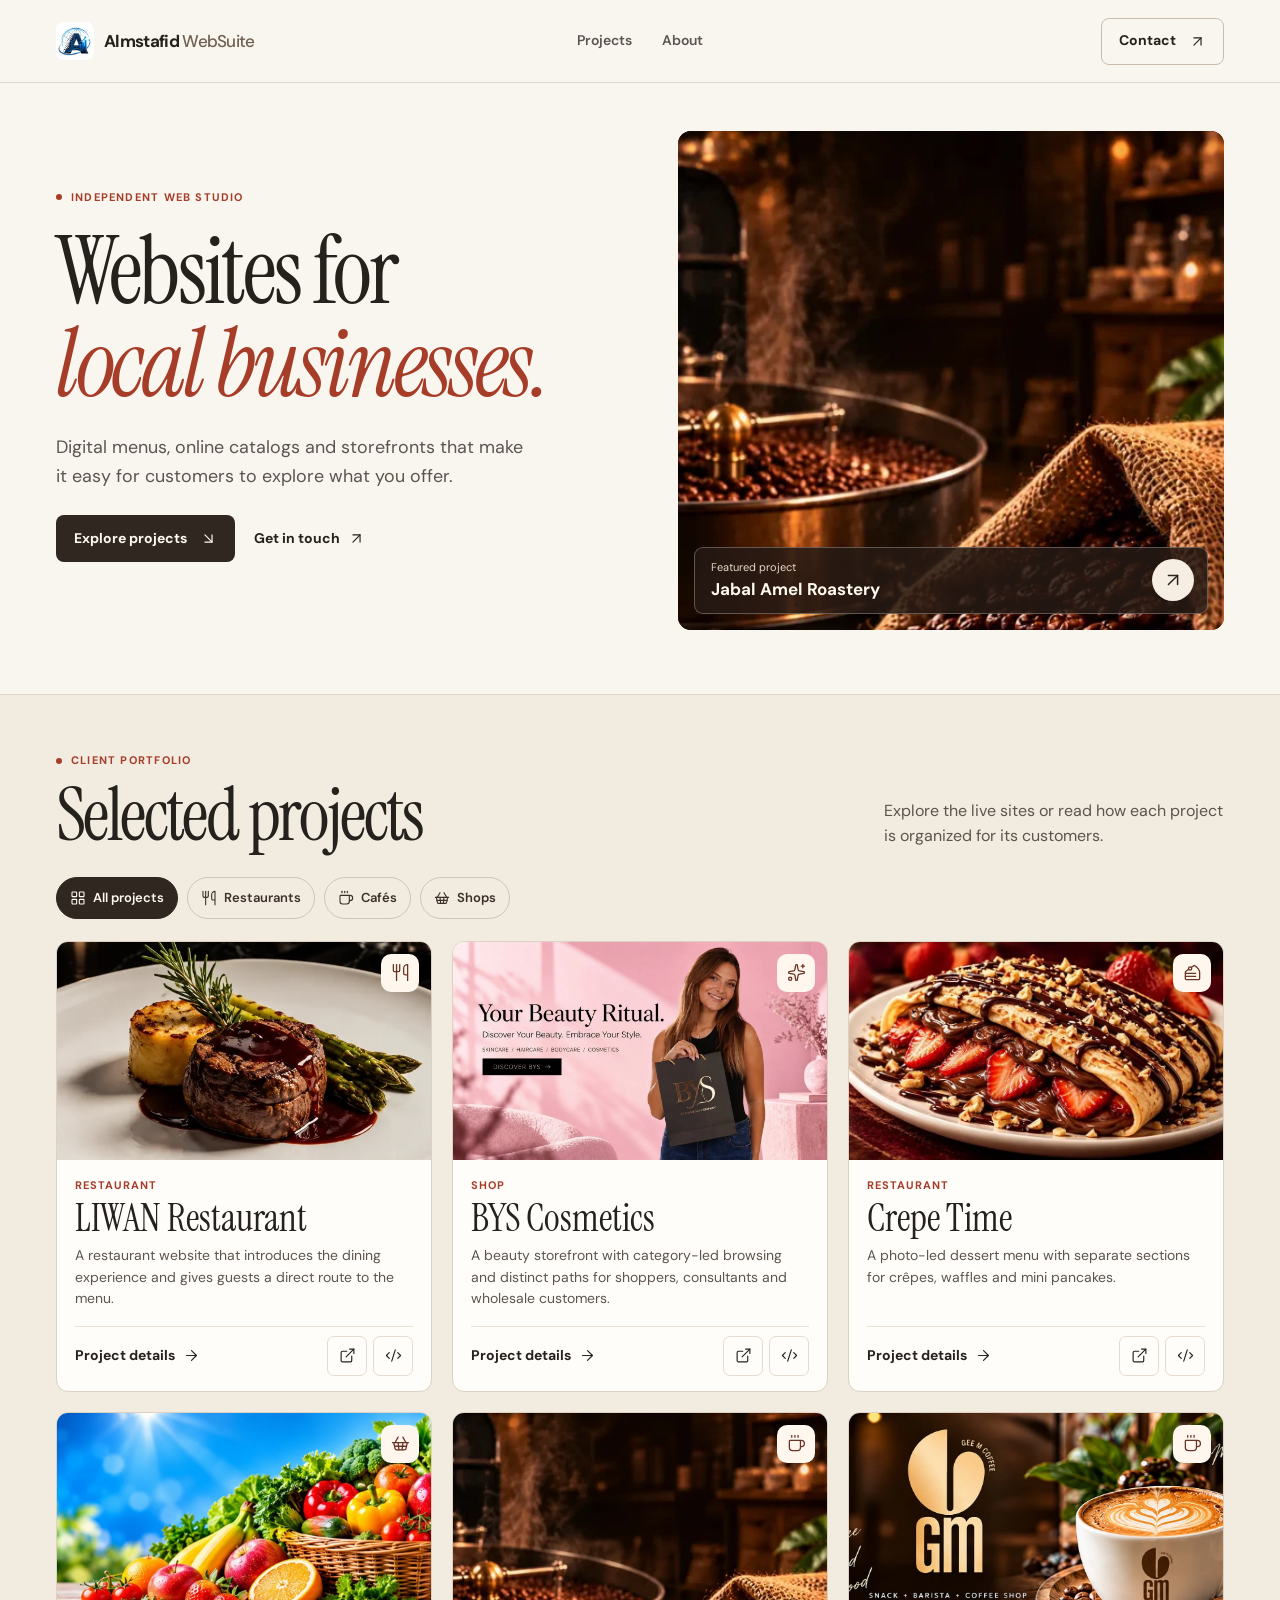
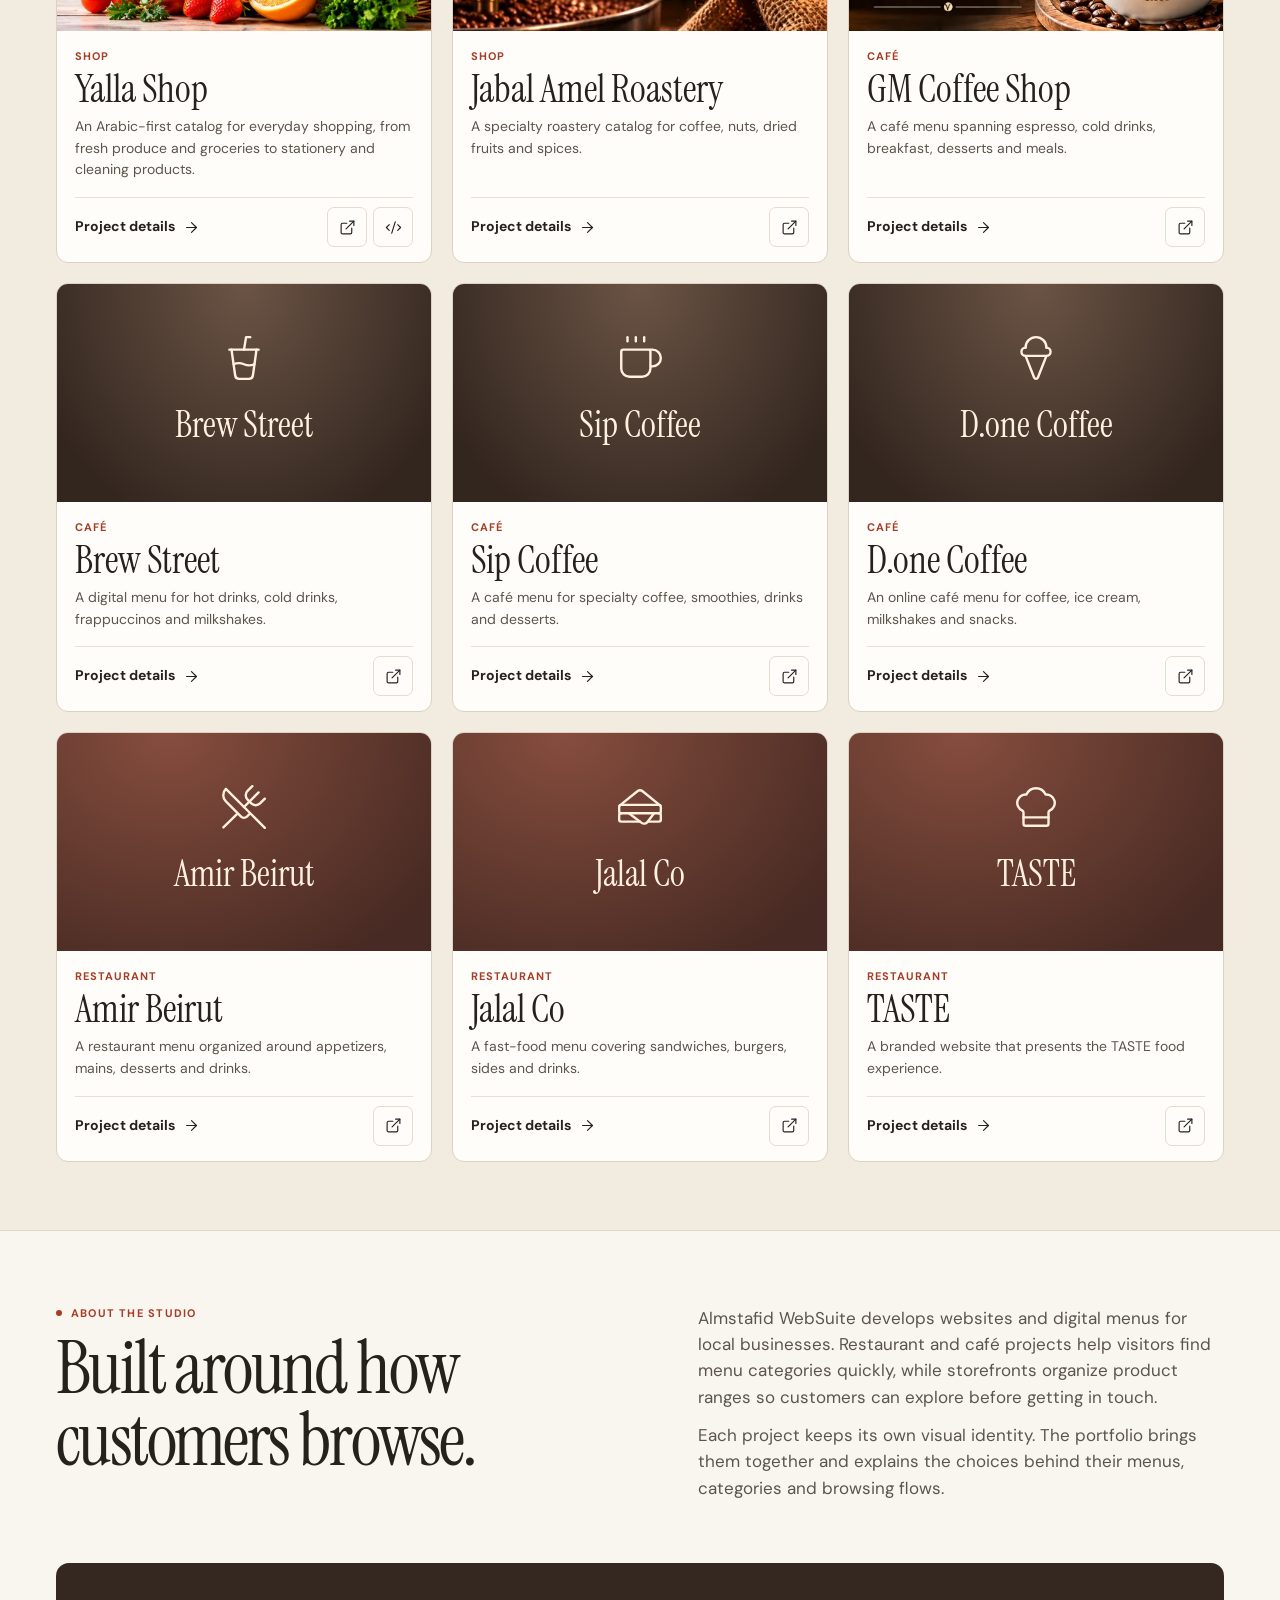
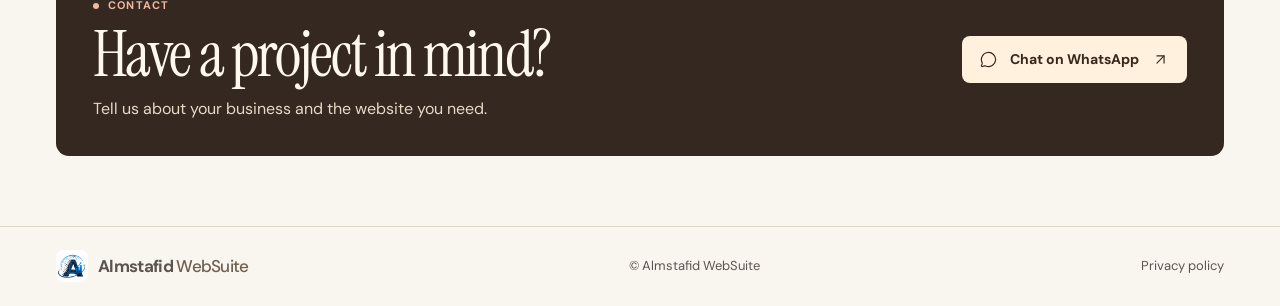
==== commit ebfd68f0: "UPDATE" ====
--- a/index.html
+++ b/index.html
@@ -1,524 +1,138 @@
-<!DOCTYPE html>
-<html lang="en" dir="ltr">
+<!doctype html>
+<html lang="en">
 <head>
-  <meta charset="UTF-8">
-  <meta name="viewport" content="width=device-width, initial-scale=1.0">
-  <meta name="theme-color" content="#06142c">
-  <meta name="description" content="Explore real client websites developed by Almstafid WebSuite. Modern websites, digital experiences, and software solutions for businesses.">
-  <meta property="og:title" content="Almstafid WebSuite | Client Projects">
-  <meta property="og:description" content="Explore our client website portfolio and discover modern digital experiences.">
-  <meta property="og:type" content="website">
-  <link rel="icon" href="[data-uri]" type="image/webp">
-  <title>Almstafid | Client Projects</title>
-
-  <!-- Keep your existing Google AdSense code -->
-  <script async src="https://pagead2.googlesyndication.com/pagead/js/adsbygoogle.js?client=ca-pub-5526858631585731" crossorigin="anonymous"></script>
-
-  <style>
-    :root {
-      color-scheme: dark;
-      --bg: #06142c;
-      --bg-deep: #030d20;
-      --surface: #0d2446;
-      --surface-light: #12335b;
-      --blue: #147efb;
-      --cyan: #41d8ff;
-      --white: #f4f9ff;
-      --muted: #b0c3da;
-      --line: rgba(90, 204, 255, .25);
-    }
-
-    * { box-sizing: border-box; }
-    html { scroll-behavior: smooth; }
-    body {
-      margin: 0;
-      font-family: "Segoe UI", Arial, sans-serif;
-      background: var(--bg-deep);
-      color: var(--white);
-      line-height: 1.6;
-      overflow-x: hidden;
-    }
-    a { color: inherit; }
-    button, a { -webkit-tap-highlight-color: transparent; }
-    a:focus-visible { outline: 3px solid var(--cyan); outline-offset: 4px; }
-
-    .site {
-      position: relative;
-      isolation: isolate;
-      min-height: 100vh;
-      background:
-        radial-gradient(ellipse 60% 24% at 50% 12%, rgba(19, 122, 224, .28), transparent 95%),
-        radial-gradient(ellipse 45% 22% at 100% 55%, rgba(0, 173, 244, .10), transparent 90%),
-        linear-gradient(180deg, #082048 0%, #061732 50%, #030e21 100%);
-    }
-    .site::before {
-      content: "";
-      position: absolute;
-      inset: 0 0 auto;
-      height: 700px;
-      pointer-events: none;
-      z-index: -1;
-      opacity: .4;
-      background-image:
-        linear-gradient(rgba(86, 194, 255, .055) 1px, transparent 1px),
-        linear-gradient(90deg, rgba(86, 194, 255, .055) 1px, transparent 1px);
-      background-size: 46px 46px;
-      mask-image: linear-gradient(#000, transparent);
-    }
-
-    .container { width: min(1080px, calc(100% - 38px)); margin-inline: auto; }
-
-    /* Top navigation */
-    .topbar {
-      display: flex;
-      align-items: center;
-      justify-content: space-between;
-      gap: 15px;
-      padding-block: 21px;
-      border-bottom: 1px solid rgba(120, 206, 255, .10);
-    }
-    .brand-small {
-      display: flex;
-      align-items: center;
-      gap: 10px;
-      font-weight: 800;
-      font-size: 18px;
-      text-decoration: none;
-      letter-spacing: -.4px;
-    }
-    .brand-small-mark {
-      display: block;
-      height: 42px;
-      width: 42px;
-      flex-shrink: 0;
-      border-radius: 50%;
-      object-fit: contain;
-      border: 2px solid #52ccff;
-      background: #fff;
-      box-shadow: 0 3px 17px rgba(54, 207, 255, .22);
-    }
-    .top-links { display: flex; align-items: center; gap: 22px; }
-    .top-links a {
-      text-decoration: none;
-      font-size: 13px;
-      font-weight: 600;
-      color: #bfd4e9;
-      transition: color .2s;
-    }
-    .top-links a:hover { color: var(--cyan); }
-
-    /* Hero */
-    .hero { text-align: center; padding: 56px 0 65px; }
-    .hero-logo {
-      display: block;
-      width: clamp(215px, 35vw, 276px);
-      height: auto;
-      aspect-ratio: 1;
-      object-fit: contain;
-      margin: 0 auto 24px;
-      padding: 8px;
-      border: 2px solid rgba(90, 216, 255, .85);
-      border-radius: 28px;
-      background: #fff;
-      box-shadow: 0 0 0 9px rgba(59, 208, 255, .06), 0 16px 65px rgba(16, 167, 255, .22);
-    }
-    .brand-name {
-      font-size: clamp(30px, 6vw, 48px);
-      font-weight: 800;
-      line-height: 1.12;
-      letter-spacing: -2px;
-      margin: 0;
-    }
-    .brand-subtitle {
-      margin: 10px 0 28px;
-      color: #80dfff;
-      font-size: clamp(14px, 2.2vw, 18px);
-      letter-spacing: .7px;
-    }
-    .accent-line {
-      width: 112px;
-      height: 4px;
-      border-radius: 99px;
-      margin: 0 auto 30px;
-      background: linear-gradient(90deg, #1889fd, #54e3ff);
-      box-shadow: 0 0 18px rgba(65, 216, 255, .4);
-    }
-    .eyebrow {
-      display: inline-flex;
-      align-items: center;
-      gap: 8px;
-      color: #76dfff;
-      font-size: 11px;
-      font-weight: 800;
-      letter-spacing: 2px;
-      text-transform: uppercase;
-    }
-    .eyebrow::before { content: ""; width: 18px; height: 2px; background: var(--cyan); }
-    .hero h1 {
-      margin: 17px auto 17px;
-      max-width: 760px;
-      font-size: clamp(28px, 5vw, 46px);
-      line-height: 1.2;
-      letter-spacing: -.9px;
-    }
-    .hero h1 span { color: var(--cyan); }
-    .hero-description {
-      max-width: 590px;
-      margin: 0 auto;
-      color: var(--muted);
-      font-size: clamp(14px, 2vw, 17px);
-    }
-    .services {
-      display: flex;
-      flex-wrap: wrap;
-      justify-content: center;
-      gap: 10px;
-      margin: 26px auto 30px;
-    }
-    .service {
-      padding: 7px 12px;
-      border: 1px solid rgba(75, 192, 255, .21);
-      background: rgba(20, 112, 192, .10);
-      border-radius: 99px;
-      color: #badcf5;
-      font-size: 12px;
-      font-weight: 600;
-    }
-    .service::before { content: "✦"; margin-right: 7px; color: var(--cyan); }
-    .hero-actions { display: flex; justify-content: center; flex-wrap: wrap; gap: 12px; }
-    .btn {
-      min-height: 51px;
-      display: inline-flex;
-      align-items: center;
-      justify-content: center;
-      gap: 10px;
-      padding: 0 24px;
-      border-radius: 13px;
-      font-size: 14px;
-      font-weight: 750;
-      text-decoration: none;
-      transition: transform .2s, box-shadow .2s, filter .2s;
-    }
-    .btn:hover { transform: translateY(-2px); filter: brightness(1.1); }
-    .btn-primary {
-      border: 1px solid #65dcff;
-      background: linear-gradient(125deg, #159fff, #1161d1);
-      box-shadow: 0 10px 28px rgba(0, 107, 242, .22);
-    }
-    .btn-secondary { border: 1px solid var(--line); background: rgba(16, 54, 96, .65); }
-    .arrow { font-size: 19px; line-height: 1; }
-
-    /* Client project showcase */
-    .projects { padding: 57px 0 82px; border-top: 1px solid rgba(106, 211, 255, .14); }
-    .section-heading { text-align: center; margin-bottom: 32px; }
-    .section-heading h2 { font-size: clamp(27px, 4vw, 39px); margin: 10px 0; letter-spacing: -.8px; }
-    .section-heading p { margin: 0; color: var(--muted); font-size: 15px; }
-    .project-grid { display: grid; grid-template-columns: repeat(auto-fit, minmax(min(100%, 360px), 1fr)); gap: 22px; }
-    .project-card {
-      overflow: hidden;
-      border: 1px solid rgba(81, 194, 251, .3);
-      border-radius: 22px;
-      background: linear-gradient(140deg, rgba(21, 56, 102, .95), rgba(8, 27, 55, .98));
-      box-shadow: 0 20px 56px rgba(0, 0, 0, .21);
-      transition: transform .2s, border-color .2s;
-    }
-    .project-card:hover { transform: translateY(-4px); border-color: var(--cyan); }
-    .project-visual {
-      height: 188px;
-      display: grid;
-      place-items: center;
-      position: relative;
-      overflow: hidden;
-      background:
-        radial-gradient(circle at 50% 70%, rgba(73, 230, 255, .19), transparent 52%),
-        linear-gradient(130deg, #092a55, #134e83 50%, #061b39);
-      border-bottom: 1px solid rgba(92, 205, 255, .2);
-    }
-    .project-visual::before, .project-visual::after {
-      content: "";
-      position: absolute;
-      width: 230px;
-      height: 230px;
-      border: 1px solid rgba(86, 214, 255, .14);
-      border-radius: 50%;
-    }
-    .project-visual::after { width: 330px; height: 330px; }
-    .project-symbol {
-      position: relative;
-      z-index: 1;
-      display: grid;
-      place-items: center;
-      width: 105px;
-      height: 105px;
-      border: 1px solid rgba(99, 224, 255, .55);
-      border-radius: 26px;
-      background: linear-gradient(150deg, rgba(45, 137, 217, .36), rgba(2, 34, 65, .83));
-      box-shadow: 0 14px 34px rgba(0, 0, 0, .25), inset 0 0 30px rgba(49, 193, 255, .08);
-      font-size: 53px;
-    }
-    .project-number {
-      position: absolute;
-      z-index: 2;
-      top: 18px;
-      left: 19px;
-      font-size: 11px;
-      font-weight: 800;
-      letter-spacing: 1.3px;
-      color: #cceeff;
-    }
-    .project-info { padding: 26px; display: flex; flex-direction: column; align-items: flex-start; min-height: 235px; }
-    .project-type { color: var(--cyan); font-size: 11px; font-weight: 800; letter-spacing: 1.5px; text-transform: uppercase; }
-    .project-info h3 { font-size: 24px; letter-spacing: -.4px; margin: 9px 0 10px; }
-    .project-info p { font-size: 14px; color: var(--muted); margin: 0 0 25px; flex: 1; }
-    .project-link { width: 100%; margin-top: auto; }
-    .coming-soon { margin: 32px 0 0; text-align: center; font-size: 13px; color: #91accb; }
-
-    /* Contact */
-    .contact { padding-bottom: 76px; }
-    .contact-panel {
-      text-align: center;
-      border: 1px solid var(--line);
-      border-radius: 23px;
-      padding: 34px 24px;
-      background: radial-gradient(ellipse at 50% 0%, rgba(24, 137, 242, .2), transparent 85%), rgba(9, 32, 64, .75);
-    }
-    .contact-panel h2 { margin: 10px 0 8px; font-size: clamp(24px, 4vw, 31px); }
-    .contact-panel p { color: var(--muted); max-width: 530px; margin: 0 auto 22px; font-size: 14px; }
-    .whatsapp {
-      min-height: 55px;
-      background: linear-gradient(130deg, #25c96c, #12994e);
-      border: 1px solid #60e998;
-      box-shadow: 0 12px 25px rgba(0, 141, 65, .17);
-    }
-    .whatsapp svg { width: 22px; height: 22px; fill: currentColor; }
-
-    footer {
-      padding: 25px 15px 30px;
-      border-top: 1px solid rgba(99, 196, 249, .13);
-      background: rgba(0, 7, 19, .35);
-      color: #9fb7d2;
-      text-align: center;
-      font-size: 12px;
-    }
-    footer strong { color: #e5f6ff; }
-    footer span { display: block; margin-top: 4px; }
-
-    @media (max-width: 600px) {
-      .container { width: min(100% - 32px, 1080px); }
-      .topbar { padding-block: 15px; }
-      .top-links { gap: 13px; }
-      .top-links a { font-size: 12px; }
-      .brand-small { font-size: 15px; }
-      .brand-small-mark { width: 36px; height: 36px; }
-      .hero { padding: 38px 0 55px; }
-      .hero-logo { width: min(240px, 68vw); margin-bottom: 22px; border-radius: 24px; }
-      .brand-name { letter-spacing: -1.5px; }
-      .hero-description { line-height: 1.8; }
-      .hero-actions .btn { flex: 1 1 150px; padding-inline: 12px; }
-      .projects { padding: 51px 0 65px; }
-      .project-visual { height: 166px; }
-      .project-info { padding: 22px; }
-      .contact { padding-bottom: 59px; }
-      .whatsapp { width: 100%; }
-    }
-    @media (prefers-reduced-motion: reduce) {
-      *, *::before, *::after { scroll-behavior: auto !important; transition: none !important; }
-    }
-  </style>
+  <meta charset="utf-8">
+  <meta name="viewport" content="width=device-width, initial-scale=1">
+  <title>Almstafid WebSuite | Websites for local businesses</title>
+  <meta name="description" content="Explore client websites and digital menus for restaurants, cafés, beauty brands and shops.">
+  <meta name="theme-color" content="#f9f6ef">
+  <link rel="canonical" href="https://almstafidrestaurants-ui.github.io/">
+  <meta property="og:title" content="Almstafid WebSuite | Websites for local businesses">
+  <meta property="og:description" content="Explore client websites and digital menus for restaurants, cafés, beauty brands and shops.">
+  <meta property="og:image" content="https://almstafidrestaurants-ui.github.io/assets/jabal.webp">
+  <link rel="icon" href="assets/logo.webp" type="image/webp">
+  <link rel="preconnect" href="https://fonts.googleapis.com">
+  <link rel="preconnect" href="https://fonts.gstatic.com" crossorigin>
+  <link href="https://fonts.googleapis.com/css2?family=DM+Sans:wght@400;500;600;700&family=Instrument+Serif:ital@0;1&display=swap" rel="stylesheet">
+  <link rel="stylesheet" href="assets/site.css">
+  <script async src="https://pagead2.googlesyndication.com/pagead/js/adsbygoogle.js?client=ca-pub-1737106692912715" crossorigin="anonymous"></script>
 </head>
 <body>
-  <div class="site">
-    <nav class="topbar container" aria-label="Main navigation">
-      <a class="brand-small" href="#top"><img class="brand-small-mark" src="[data-uri]" width="42" height="42" alt="" aria-hidden="true">Almstafid</a>
-      <div class="top-links">
-        <a href="#projects">Projects</a>
-        <a href="#contact">Contact</a>
-      </div>
-    </nav>
-
-    <header class="hero container" id="top">
-      <img class="hero-logo" src="[data-uri]" width="276" height="276" alt="Almstafid WebSuite original brand logo" decoding="async" fetchpriority="high">
-      <p class="brand-subtitle">Web Development &amp; Digital Solutions</p>
-      <div class="accent-line" aria-hidden="true"></div>
-
-      <span class="eyebrow">Built for real businesses</span>
-      <h1>Websites Built <span>for Our Clients</span></h1>
-      <p class="hero-description">
-        Discover the websites we develop for our clients — built with clean design,
-        practical features, and seamless digital experiences.
-      </p>
-      <div class="services" aria-label="Our services">
-        <span class="service">Programming</span>
-        <span class="service">Digital Solutions</span>
-        <span class="service">Website Development</span>
-      </div>
-      <div class="hero-actions">
-        <a href="#projects" class="btn btn-primary">View Client Projects <span class="arrow" aria-hidden="true">↗</span></a>
-        <a href="#contact" class="btn btn-secondary">Get in Touch</a>
-      </div>
-    </header>
-
-    <main>
-      <section class="projects" id="projects" aria-labelledby="projects-title">
-        <div class="container">
-          <div class="section-heading">
-            <span class="eyebrow">Our Portfolio</span>
-            <h2 id="projects-title">Explore Client Projects</h2>
-            <p>Discover websites developed for the businesses we work with.</p>
-          </div>
-
-          <div class="project-grid">
-            <!-- Client Project 01: Jabal Amel Roastery -->
-            <article class="project-card">
-              <div class="project-visual" aria-hidden="true">
-                <span class="project-number">01 / CLIENT PROJECT</span>
-                <div class="project-symbol">☕</div>
-              </div>
-              <div class="project-info">
-                <span class="project-type">Coffee &amp; Specialty Products</span>
-                <h3>Jabal Amel Roastery</h3>
-                <p>Explore coffee, nuts, spices, and specialty products through a simple, modern online experience.</p>
-                <a class="btn btn-primary project-link" href="https://almstafidrestaurants-ui.github.io/Jabal-Amel-Roastery/" target="_blank" rel="noopener noreferrer" aria-label="Visit Jabal Amel Roastery website (opens in a new tab)">
-                  Visit Website <span class="arrow" aria-hidden="true">↗</span>
-                </a>
-              </div>
-            </article>
-
-            <!-- Client Project 02: Brew Street -->
-            <article class="project-card">
-              <div class="project-visual" aria-hidden="true">
-                <span class="project-number">02 / CLIENT PROJECT</span>
-                <div class="project-symbol">🥤</div>
-              </div>
-              <div class="project-info">
-                <span class="project-type">Coffee Shop · Digital Menu</span>
-                <h3>Brew Street</h3>
-                <p>Browse a café menu of hot and cold drinks, frappuccinos, milkshakes, and refreshments.</p>
-                <a class="btn btn-primary project-link" href="https://almstafidrestaurants-ui.github.io/DREW-STREET/" target="_blank" rel="noopener noreferrer" aria-label="Visit Brew Street website (opens in a new tab)">
-                  Visit Website <span class="arrow" aria-hidden="true">↗</span>
-                </a>
-              </div>
-            </article>
-
-            <!-- Client Project 03: Sip Coffee -->
-            <article class="project-card">
-              <div class="project-visual" aria-hidden="true">
-                <span class="project-number">03 / CLIENT PROJECT</span>
-                <div class="project-symbol">🧋</div>
-              </div>
-              <div class="project-info">
-                <span class="project-type">Coffee Shop · Digital Menu</span>
-                <h3>Sip Coffee</h3>
-                <p>Discover coffee, specialty drinks, smoothies, desserts, and more in an easy-to-browse digital menu.</p>
-                <a class="btn btn-primary project-link" href="https://almstafidrestaurants-ui.github.io/MENU_/" target="_blank" rel="noopener noreferrer" aria-label="Visit Sip Coffee website (opens in a new tab)">
-                  Visit Website <span class="arrow" aria-hidden="true">↗</span>
-                </a>
-              </div>
-            </article>
-
-            <!-- Client Project 04: GM Coffee Shop -->
-            <article class="project-card">
-              <div class="project-visual" aria-hidden="true">
-                <span class="project-number">04 / CLIENT PROJECT</span>
-                <div class="project-symbol">☕</div>
-              </div>
-              <div class="project-info">
-                <span class="project-type">Coffee Shop Website</span>
-                <h3>GM Coffee Shop</h3>
-                <p>A modern website showcasing the GM Coffee Shop brand and its offerings.</p>
-                <a class="btn btn-primary project-link" href="https://almstafidrestaurants-ui.github.io/GEE-M-Coffee/" target="_blank" rel="noopener noreferrer" aria-label="Visit GM Coffee Shop website (opens in a new tab)">
-                  Visit Website <span class="arrow" aria-hidden="true">↗</span>
-                </a>
-              </div>
-            </article>
-
-            <!-- Client Project 05: D.one Coffee -->
-            <article class="project-card">
-              <div class="project-visual" aria-hidden="true">
-                <span class="project-number">05 / CLIENT PROJECT</span>
-                <div class="project-symbol">🍨</div>
-              </div>
-              <div class="project-info">
-                <span class="project-type">Café · Digital Menu</span>
-                <h3>D.one Coffee</h3>
-                <p>Explore a digital café menu featuring coffee, ice cream, milkshakes, snacks, and more.</p>
-                <a class="btn btn-primary project-link" href="https://almstafidrestaurants-ui.github.io/D.one--Coffee/" target="_blank" rel="noopener noreferrer" aria-label="Visit D.one Coffee website (opens in a new tab)">
-                  Visit Website <span class="arrow" aria-hidden="true">↗</span>
-                </a>
-              </div>
-            </article>
-
-            <!-- Client Project 06: Amir Beirut -->
-            <article class="project-card">
-              <div class="project-visual" aria-hidden="true">
-                <span class="project-number">06 / CLIENT PROJECT</span>
-                <div class="project-symbol">🍽️</div>
-              </div>
-              <div class="project-info">
-                <span class="project-type">Restaurant &amp; Café</span>
-                <h3>Amir Beirut</h3>
-                <p>Discover an elegant restaurant menu with appetizers, main courses, desserts, and drinks.</p>
-                <a class="btn btn-primary project-link" href="https://almstafidrestaurants-ui.github.io/--Amir-Beirut/" target="_blank" rel="noopener noreferrer" aria-label="Visit Amir Beirut website (opens in a new tab)">
-                  Visit Website <span class="arrow" aria-hidden="true">↗</span>
-                </a>
-              </div>
-            </article>
-
-            <!-- Client Project 07: Jalal Co -->
-            <article class="project-card">
-              <div class="project-visual" aria-hidden="true">
-                <span class="project-number">07 / CLIENT PROJECT</span>
-                <div class="project-symbol">🍔</div>
-              </div>
-              <div class="project-info">
-                <span class="project-type">Fast Food · Digital Menu</span>
-                <h3>Jalal Co</h3>
-                <p>A convenient fast-food menu featuring sandwiches, burgers, sides, and drinks.</p>
-                <a class="btn btn-primary project-link" href="https://almstafidrestaurants-ui.github.io/Jalal-Co/" target="_blank" rel="noopener noreferrer" aria-label="Visit Jalal Co website (opens in a new tab)">
-                  Visit Website <span class="arrow" aria-hidden="true">↗</span>
-                </a>
-              </div>
-            </article>
-
-            <!-- Client Project 08: TASTE -->
-            <article class="project-card">
-              <div class="project-visual" aria-hidden="true">
-                <span class="project-number">08 / CLIENT PROJECT</span>
-                <div class="project-symbol">🍴</div>
-              </div>
-              <div class="project-info">
-                <span class="project-type">Client Website</span>
-                <h3>TASTE</h3>
-                <p>A custom-branded website created to showcase the TASTE experience.</p>
-                <a class="btn btn-primary project-link" href="https://almstafidrestaurants-ui.github.io/TASTE/" target="_blank" rel="noopener noreferrer" aria-label="Visit TASTE website (opens in a new tab)">
-                  Visit Website <span class="arrow" aria-hidden="true">↗</span>
-                </a>
-              </div>
-            </article>
-          </div>
-<p class="coming-soon">More client projects will be featured here as we build them.</p>
-        </div>
-      </section>
-
-      <section class="contact container" id="contact" aria-labelledby="contact-title">
-        <div class="contact-panel">
-          <span class="eyebrow">Let's Work Together</span>
-          <h2 id="contact-title">Have a Project in Mind?</h2>
-          <p>Looking for a modern website or digital solution for your business? Let's bring your project to life.</p>
-          <a class="btn whatsapp" href="https://wa.me/96171918022" target="_blank" rel="noopener noreferrer" aria-label="Contact Almstafid on WhatsApp at +961 71 918 022">
-            <svg viewBox="0 0 32 32" aria-hidden="true" xmlns="http://www.w3.org/2000/svg"><path d="M16 .8A15.15 15.15 0 0 0 3.03 23.77L.9 31.2l7.63-2A15.2 15.2 0 1 0 16 .8zm0 27.6a12.18 12.18 0 0 1-6.2-1.7l-.44-.26-4.52 1.18 1.2-4.41-.29-.46a12.3 12.3 0 1 1 10.25 5.65zm6.76-9.22c-.37-.18-2.2-1.09-2.54-1.21-.34-.13-.59-.19-.84.19s-.96 1.21-1.18 1.46-.43.28-.8.09a10.1 10.1 0 0 1-2.98-1.83 11.14 11.14 0 0 1-2.07-2.58c-.22-.38-.02-.59.17-.78.17-.17.38-.44.56-.65.19-.22.25-.38.38-.63.12-.25.06-.47-.03-.66-.09-.18-.84-2.02-1.15-2.76-.31-.73-.62-.62-.84-.63h-.72c-.25 0-.66.09-1.01.47-.34.38-1.31 1.28-1.31 3.12s1.34 3.63 1.53 3.88c.19.25 2.64 4.02 6.39 5.64.9.39 1.6.62 2.15.79.9.29 1.73.25 2.38.15.72-.11 2.2-.9 2.51-1.77.31-.87.31-1.61.22-1.77-.09-.15-.34-.24-.72-.43z"/></svg>
-            WhatsApp: +961 71 918 022
-          </a>
-        </div>
-      </section>
-    </main>
-
-    <footer>
-      © <span id="year" style="display:inline"></span> <strong>Almstafid</strong>. All rights reserved.
-      <span>WebSuite · Powering Your Digital Success</span>
-    </footer>
+<a class="skip" href="#main">Skip to content</a>
+<header class="header"><div class="wrap head-inner">
+  <a class="brand" href="./"><img src="assets/logo.webp" width="38" height="38" alt=""><span>Almstafid <strong>WebSuite</strong></span></a>
+  <nav aria-label="Main navigation"><a href="#work">Projects</a><a href="#about">About</a></nav>
+  <a class="button outline head-contact" href="#contact">Contact <svg viewBox="0 0 24 24" width="22" height="22" fill="none" stroke="currentColor" stroke-width="1.65" stroke-linecap="round" stroke-linejoin="round" aria-hidden="true"><path d="M7 7h10v10"></path><path d="M7 17 17 7"></path></svg></a>
+</div></header>
+<main id="main">
+<section class="hero wrap">
+  <div class="hero-copy">
+    <p class="eyebrow"><span></span> Independent web studio</p>
+    <h1>Websites for<br> <em>local businesses.</em></h1>
+    <p class="hero-desc">Digital menus, online catalogs and storefronts that make it easy for customers to explore what you offer.</p>
+    <div class="hero-actions"><a class="button primary" href="#work">Explore projects <svg viewBox="0 0 24 24" width="22" height="22" fill="none" stroke="currentColor" stroke-width="1.65" stroke-linecap="round" stroke-linejoin="round" aria-hidden="true"><path d="m7 7 10 10"></path><path d="M17 7v10H7"></path></svg></a><a class="quiet" href="#contact">Get in touch <svg viewBox="0 0 24 24" width="22" height="22" fill="none" stroke="currentColor" stroke-width="1.65" stroke-linecap="round" stroke-linejoin="round" aria-hidden="true"><path d="M7 7h10v10"></path><path d="M7 17 17 7"></path></svg></a></div>
   </div>
-
-  <script>document.getElementById('year').textContent = new Date().getFullYear();</script>
+  <figure class="hero-photo"><img src="assets/jabal.webp" alt="Roasted coffee beans in the Jabal Amel Roastery project" width="760" height="860" fetchpriority="high">
+    <figcaption><span><small>Featured project</small><strong>Jabal Amel Roastery</strong></span><a href="projects/jabal.html" aria-label="About Jabal Amel Roastery"><svg viewBox="0 0 24 24" width="22" height="22" fill="none" stroke="currentColor" stroke-width="1.65" stroke-linecap="round" stroke-linejoin="round" aria-hidden="true"><path d="M7 7h10v10"></path><path d="M7 17 17 7"></path></svg></a></figcaption>
+  </figure>
+</section>
+<section class="work" id="work"><div class="wrap">
+  <div class="section-head"><div><p class="eyebrow"><span></span> Client portfolio</p><h2>Selected projects</h2></div><p>Explore the live sites or read how each project is organized for its customers.</p></div>
+  <div class="filters" aria-label="Filter projects" hidden>
+    <button type="button" data-filter="All" aria-pressed="true"><svg viewBox="0 0 24 24" width="22" height="22" fill="none" stroke="currentColor" stroke-width="1.65" stroke-linecap="round" stroke-linejoin="round" aria-hidden="true"><rect width="7" height="7" x="3" y="3" rx="1"></rect><rect width="7" height="7" x="14" y="3" rx="1"></rect><rect width="7" height="7" x="14" y="14" rx="1"></rect><rect width="7" height="7" x="3" y="14" rx="1"></rect></svg>All projects</button><button type="button" data-filter="Restaurant" aria-pressed="false"><svg viewBox="0 0 24 24" width="22" height="22" fill="none" stroke="currentColor" stroke-width="1.65" stroke-linecap="round" stroke-linejoin="round" aria-hidden="true"><path d="M3 2v7c0 1.1.9 2 2 2h4a2 2 0 0 0 2-2V2"></path><path d="M7 2v20"></path><path d="M21 15V2a5 5 0 0 0-5 5v6c0 1.1.9 2 2 2h3Zm0 0v7"></path></svg>Restaurants</button><button type="button" data-filter="Café" aria-pressed="false"><svg viewBox="0 0 24 24" width="22" height="22" fill="none" stroke="currentColor" stroke-width="1.65" stroke-linecap="round" stroke-linejoin="round" aria-hidden="true"><path d="M10 2v2"></path><path d="M14 2v2"></path><path d="M16 8a1 1 0 0 1 1 1v8a4 4 0 0 1-4 4H7a4 4 0 0 1-4-4V9a1 1 0 0 1 1-1h14a4 4 0 1 1 0 8h-1"></path><path d="M6 2v2"></path></svg>Cafés</button><button type="button" data-filter="Shop" aria-pressed="false"><svg viewBox="0 0 24 24" width="22" height="22" fill="none" stroke="currentColor" stroke-width="1.65" stroke-linecap="round" stroke-linejoin="round" aria-hidden="true"><path d="m15 11-1 9"></path><path d="m19 11-4-7"></path><path d="M2 11h20"></path><path d="m3.5 11 1.6 7.4a2 2 0 0 0 2 1.6h9.8a2 2 0 0 0 2-1.6l1.7-7.4"></path><path d="M4.5 15.5h15"></path><path d="m5 11 4-7"></path><path d="m9 11 1 9"></path></svg>Shops</button>
+  </div>
+  <p class="sr-only" id="project-status" role="status"></p>
+  <div class="grid"><article class="card" data-category="Restaurant">
+  <a class="card-cover with-photo" href="projects/liwan.html" aria-label="About LIWAN Restaurant">
+    <img src="assets/liwan.webp" loading="lazy" width="800" height="460" alt="">
+    <span class="cover-icon"><svg viewBox="0 0 24 24" width="22" height="22" fill="none" stroke="currentColor" stroke-width="1.65" stroke-linecap="round" stroke-linejoin="round" aria-hidden="true"><path d="M3 2v7c0 1.1.9 2 2 2h4a2 2 0 0 0 2-2V2"></path><path d="M7 2v20"></path><path d="M21 15V2a5 5 0 0 0-5 5v6c0 1.1.9 2 2 2h3Zm0 0v7"></path></svg></span>
+  </a>
+  <div class="card-body"><span class="category">Restaurant</span><h3><a href="projects/liwan.html">LIWAN Restaurant</a></h3><p>A restaurant website that introduces the dining experience and gives guests a direct route to the menu.</p>
+  <div class="card-links"><a class="text-link" href="projects/liwan.html">Project details <svg viewBox="0 0 24 24" width="22" height="22" fill="none" stroke="currentColor" stroke-width="1.65" stroke-linecap="round" stroke-linejoin="round" aria-hidden="true"><path d="M5 12h14"></path><path d="m12 5 7 7-7 7"></path></svg></a><a class="icon-link" href="https://almstafidrestaurants-ui.github.io/LIWAN-Restaurant/" target="_blank" rel="noopener noreferrer" aria-label="Visit LIWAN Restaurant website"><svg viewBox="0 0 24 24" width="22" height="22" fill="none" stroke="currentColor" stroke-width="1.65" stroke-linecap="round" stroke-linejoin="round" aria-hidden="true"><path d="M15 3h6v6"></path><path d="M10 14 21 3"></path><path d="M18 13v6a2 2 0 0 1-2 2H5a2 2 0 0 1-2-2V8a2 2 0 0 1 2-2h6"></path></svg></a><a class="icon-link" href="https://github.com/almstafidrestaurants-ui/LIWAN-Restaurant" target="_blank" rel="noopener noreferrer" aria-label="LIWAN Restaurant on GitHub"><svg viewBox="0 0 24 24" width="22" height="22" fill="none" stroke="currentColor" stroke-width="1.65" stroke-linecap="round" stroke-linejoin="round" aria-hidden="true"><path d="m18 16 4-4-4-4"></path><path d="m6 8-4 4 4 4"></path><path d="m14.5 4-5 16"></path></svg></a></div></div></article>
+<article class="card" data-category="Shop">
+  <a class="card-cover with-photo" href="projects/bys.html" aria-label="About BYS Cosmetics">
+    <img src="assets/bys.webp" loading="lazy" width="800" height="460" alt="">
+    <span class="cover-icon"><svg viewBox="0 0 24 24" width="22" height="22" fill="none" stroke="currentColor" stroke-width="1.65" stroke-linecap="round" stroke-linejoin="round" aria-hidden="true"><path d="M11.017 2.814a1 1 0 0 1 1.966 0l1.051 5.558a2 2 0 0 0 1.594 1.594l5.558 1.051a1 1 0 0 1 0 1.966l-5.558 1.051a2 2 0 0 0-1.594 1.594l-1.051 5.558a1 1 0 0 1-1.966 0l-1.051-5.558a2 2 0 0 0-1.594-1.594l-5.558-1.051a1 1 0 0 1 0-1.966l5.558-1.051a2 2 0 0 0 1.594-1.594z"></path><path d="M20 2v4"></path><path d="M22 4h-4"></path><circle cx="4" cy="20" r="2"></circle></svg></span>
+  </a>
+  <div class="card-body"><span class="category">Shop</span><h3><a href="projects/bys.html">BYS Cosmetics</a></h3><p>A beauty storefront with category-led browsing and distinct paths for shoppers, consultants and wholesale customers.</p>
+  <div class="card-links"><a class="text-link" href="projects/bys.html">Project details <svg viewBox="0 0 24 24" width="22" height="22" fill="none" stroke="currentColor" stroke-width="1.65" stroke-linecap="round" stroke-linejoin="round" aria-hidden="true"><path d="M5 12h14"></path><path d="m12 5 7 7-7 7"></path></svg></a><a class="icon-link" href="https://almstafidrestaurants-ui.github.io/BYSCOSMETIC/" target="_blank" rel="noopener noreferrer" aria-label="Visit BYS Cosmetics website"><svg viewBox="0 0 24 24" width="22" height="22" fill="none" stroke="currentColor" stroke-width="1.65" stroke-linecap="round" stroke-linejoin="round" aria-hidden="true"><path d="M15 3h6v6"></path><path d="M10 14 21 3"></path><path d="M18 13v6a2 2 0 0 1-2 2H5a2 2 0 0 1-2-2V8a2 2 0 0 1 2-2h6"></path></svg></a><a class="icon-link" href="https://github.com/almstafidrestaurants-ui/BYSCOSMETIC" target="_blank" rel="noopener noreferrer" aria-label="BYS Cosmetics on GitHub"><svg viewBox="0 0 24 24" width="22" height="22" fill="none" stroke="currentColor" stroke-width="1.65" stroke-linecap="round" stroke-linejoin="round" aria-hidden="true"><path d="m18 16 4-4-4-4"></path><path d="m6 8-4 4 4 4"></path><path d="m14.5 4-5 16"></path></svg></a></div></div></article>
+<article class="card" data-category="Restaurant">
+  <a class="card-cover with-photo" href="projects/crepe.html" aria-label="About Crepe Time">
+    <img src="assets/crepe.webp" loading="lazy" width="800" height="460" alt="">
+    <span class="cover-icon"><svg viewBox="0 0 24 24" width="22" height="22" fill="none" stroke="currentColor" stroke-width="1.65" stroke-linecap="round" stroke-linejoin="round" aria-hidden="true"><path d="M16 13H3"></path><path d="M16 17H3"></path><path d="m7.2 7.9-3.388 2.5A2 2 0 0 0 3 12.01V20a1 1 0 0 0 1 1h16a1 1 0 0 0 1-1v-8.654c0-2-2.44-6.026-6.44-8.026a1 1 0 0 0-1.082.057L10.4 5.6"></path><circle cx="9" cy="7" r="2"></circle></svg></span>
+  </a>
+  <div class="card-body"><span class="category">Restaurant</span><h3><a href="projects/crepe.html">Crepe Time</a></h3><p>A photo-led dessert menu with separate sections for crêpes, waffles and mini pancakes.</p>
+  <div class="card-links"><a class="text-link" href="projects/crepe.html">Project details <svg viewBox="0 0 24 24" width="22" height="22" fill="none" stroke="currentColor" stroke-width="1.65" stroke-linecap="round" stroke-linejoin="round" aria-hidden="true"><path d="M5 12h14"></path><path d="m12 5 7 7-7 7"></path></svg></a><a class="icon-link" href="https://almstafidrestaurants-ui.github.io/Crepe-Time/" target="_blank" rel="noopener noreferrer" aria-label="Visit Crepe Time website"><svg viewBox="0 0 24 24" width="22" height="22" fill="none" stroke="currentColor" stroke-width="1.65" stroke-linecap="round" stroke-linejoin="round" aria-hidden="true"><path d="M15 3h6v6"></path><path d="M10 14 21 3"></path><path d="M18 13v6a2 2 0 0 1-2 2H5a2 2 0 0 1-2-2V8a2 2 0 0 1 2-2h6"></path></svg></a><a class="icon-link" href="https://github.com/almstafidrestaurants-ui/Crepe-Time" target="_blank" rel="noopener noreferrer" aria-label="Crepe Time on GitHub"><svg viewBox="0 0 24 24" width="22" height="22" fill="none" stroke="currentColor" stroke-width="1.65" stroke-linecap="round" stroke-linejoin="round" aria-hidden="true"><path d="m18 16 4-4-4-4"></path><path d="m6 8-4 4 4 4"></path><path d="m14.5 4-5 16"></path></svg></a></div></div></article>
+<article class="card" data-category="Shop">
+  <a class="card-cover with-photo" href="projects/yalla.html" aria-label="About Yalla Shop">
+    <img src="assets/yalla-alt.webp" loading="lazy" width="800" height="460" alt="">
+    <span class="cover-icon"><svg viewBox="0 0 24 24" width="22" height="22" fill="none" stroke="currentColor" stroke-width="1.65" stroke-linecap="round" stroke-linejoin="round" aria-hidden="true"><path d="m15 11-1 9"></path><path d="m19 11-4-7"></path><path d="M2 11h20"></path><path d="m3.5 11 1.6 7.4a2 2 0 0 0 2 1.6h9.8a2 2 0 0 0 2-1.6l1.7-7.4"></path><path d="M4.5 15.5h15"></path><path d="m5 11 4-7"></path><path d="m9 11 1 9"></path></svg></span>
+  </a>
+  <div class="card-body"><span class="category">Shop</span><h3><a href="projects/yalla.html">Yalla Shop</a></h3><p>An Arabic-first catalog for everyday shopping, from fresh produce and groceries to stationery and cleaning products.</p>
+  <div class="card-links"><a class="text-link" href="projects/yalla.html">Project details <svg viewBox="0 0 24 24" width="22" height="22" fill="none" stroke="currentColor" stroke-width="1.65" stroke-linecap="round" stroke-linejoin="round" aria-hidden="true"><path d="M5 12h14"></path><path d="m12 5 7 7-7 7"></path></svg></a><a class="icon-link" href="https://almstafidrestaurants-ui.github.io/Yalla-Shop/" target="_blank" rel="noopener noreferrer" aria-label="Visit Yalla Shop website"><svg viewBox="0 0 24 24" width="22" height="22" fill="none" stroke="currentColor" stroke-width="1.65" stroke-linecap="round" stroke-linejoin="round" aria-hidden="true"><path d="M15 3h6v6"></path><path d="M10 14 21 3"></path><path d="M18 13v6a2 2 0 0 1-2 2H5a2 2 0 0 1-2-2V8a2 2 0 0 1 2-2h6"></path></svg></a><a class="icon-link" href="https://github.com/almstafidrestaurants-ui/Yalla-Shop" target="_blank" rel="noopener noreferrer" aria-label="Yalla Shop on GitHub"><svg viewBox="0 0 24 24" width="22" height="22" fill="none" stroke="currentColor" stroke-width="1.65" stroke-linecap="round" stroke-linejoin="round" aria-hidden="true"><path d="m18 16 4-4-4-4"></path><path d="m6 8-4 4 4 4"></path><path d="m14.5 4-5 16"></path></svg></a></div></div></article>
+<article class="card" data-category="Shop">
+  <a class="card-cover with-photo" href="projects/jabal.html" aria-label="About Jabal Amel Roastery">
+    <img src="assets/jabal.webp" loading="lazy" width="800" height="460" alt="">
+    <span class="cover-icon"><svg viewBox="0 0 24 24" width="22" height="22" fill="none" stroke="currentColor" stroke-width="1.65" stroke-linecap="round" stroke-linejoin="round" aria-hidden="true"><path d="M10 2v2"></path><path d="M14 2v2"></path><path d="M16 8a1 1 0 0 1 1 1v8a4 4 0 0 1-4 4H7a4 4 0 0 1-4-4V9a1 1 0 0 1 1-1h14a4 4 0 1 1 0 8h-1"></path><path d="M6 2v2"></path></svg></span>
+  </a>
+  <div class="card-body"><span class="category">Shop</span><h3><a href="projects/jabal.html">Jabal Amel Roastery</a></h3><p>A specialty roastery catalog for coffee, nuts, dried fruits and spices.</p>
+  <div class="card-links"><a class="text-link" href="projects/jabal.html">Project details <svg viewBox="0 0 24 24" width="22" height="22" fill="none" stroke="currentColor" stroke-width="1.65" stroke-linecap="round" stroke-linejoin="round" aria-hidden="true"><path d="M5 12h14"></path><path d="m12 5 7 7-7 7"></path></svg></a><a class="icon-link" href="https://almstafidrestaurants-ui.github.io/Jabal-Amel-Roastery/" target="_blank" rel="noopener noreferrer" aria-label="Visit Jabal Amel Roastery website"><svg viewBox="0 0 24 24" width="22" height="22" fill="none" stroke="currentColor" stroke-width="1.65" stroke-linecap="round" stroke-linejoin="round" aria-hidden="true"><path d="M15 3h6v6"></path><path d="M10 14 21 3"></path><path d="M18 13v6a2 2 0 0 1-2 2H5a2 2 0 0 1-2-2V8a2 2 0 0 1 2-2h6"></path></svg></a></div></div></article>
+<article class="card" data-category="Café">
+  <a class="card-cover with-photo" href="projects/gm.html" aria-label="About GM Coffee Shop">
+    <img src="assets/gm.webp" loading="lazy" width="800" height="460" alt="">
+    <span class="cover-icon"><svg viewBox="0 0 24 24" width="22" height="22" fill="none" stroke="currentColor" stroke-width="1.65" stroke-linecap="round" stroke-linejoin="round" aria-hidden="true"><path d="M10 2v2"></path><path d="M14 2v2"></path><path d="M16 8a1 1 0 0 1 1 1v8a4 4 0 0 1-4 4H7a4 4 0 0 1-4-4V9a1 1 0 0 1 1-1h14a4 4 0 1 1 0 8h-1"></path><path d="M6 2v2"></path></svg></span>
+  </a>
+  <div class="card-body"><span class="category">Café</span><h3><a href="projects/gm.html">GM Coffee Shop</a></h3><p>A café menu spanning espresso, cold drinks, breakfast, desserts and meals.</p>
+  <div class="card-links"><a class="text-link" href="projects/gm.html">Project details <svg viewBox="0 0 24 24" width="22" height="22" fill="none" stroke="currentColor" stroke-width="1.65" stroke-linecap="round" stroke-linejoin="round" aria-hidden="true"><path d="M5 12h14"></path><path d="m12 5 7 7-7 7"></path></svg></a><a class="icon-link" href="https://almstafidrestaurants-ui.github.io/GEE-M-Coffee/" target="_blank" rel="noopener noreferrer" aria-label="Visit GM Coffee Shop website"><svg viewBox="0 0 24 24" width="22" height="22" fill="none" stroke="currentColor" stroke-width="1.65" stroke-linecap="round" stroke-linejoin="round" aria-hidden="true"><path d="M15 3h6v6"></path><path d="M10 14 21 3"></path><path d="M18 13v6a2 2 0 0 1-2 2H5a2 2 0 0 1-2-2V8a2 2 0 0 1 2-2h6"></path></svg></a></div></div></article>
+<article class="card" data-category="Café">
+  <a class="card-cover art art-cafe" href="projects/brew.html" aria-label="About Brew Street">
+    <span class="art-icon"><svg viewBox="0 0 24 24" width="22" height="22" fill="none" stroke="currentColor" stroke-width="1.65" stroke-linecap="round" stroke-linejoin="round" aria-hidden="true"><path d="m6 8 1.75 12.28a2 2 0 0 0 2 1.72h4.54a2 2 0 0 0 2-1.72L18 8"></path><path d="M5 8h14"></path><path d="M7 15a6.47 6.47 0 0 1 5 0 6.47 6.47 0 0 0 5 0"></path><path d="m12 8 1-6h2"></path></svg></span><span class="art-name">Brew Street</span>
+    <span class="cover-icon"><svg viewBox="0 0 24 24" width="22" height="22" fill="none" stroke="currentColor" stroke-width="1.65" stroke-linecap="round" stroke-linejoin="round" aria-hidden="true"><path d="m6 8 1.75 12.28a2 2 0 0 0 2 1.72h4.54a2 2 0 0 0 2-1.72L18 8"></path><path d="M5 8h14"></path><path d="M7 15a6.47 6.47 0 0 1 5 0 6.47 6.47 0 0 0 5 0"></path><path d="m12 8 1-6h2"></path></svg></span>
+  </a>
+  <div class="card-body"><span class="category">Café</span><h3><a href="projects/brew.html">Brew Street</a></h3><p>A digital menu for hot drinks, cold drinks, frappuccinos and milkshakes.</p>
+  <div class="card-links"><a class="text-link" href="projects/brew.html">Project details <svg viewBox="0 0 24 24" width="22" height="22" fill="none" stroke="currentColor" stroke-width="1.65" stroke-linecap="round" stroke-linejoin="round" aria-hidden="true"><path d="M5 12h14"></path><path d="m12 5 7 7-7 7"></path></svg></a><a class="icon-link" href="https://almstafidrestaurants-ui.github.io/DREW-STREET/" target="_blank" rel="noopener noreferrer" aria-label="Visit Brew Street website"><svg viewBox="0 0 24 24" width="22" height="22" fill="none" stroke="currentColor" stroke-width="1.65" stroke-linecap="round" stroke-linejoin="round" aria-hidden="true"><path d="M15 3h6v6"></path><path d="M10 14 21 3"></path><path d="M18 13v6a2 2 0 0 1-2 2H5a2 2 0 0 1-2-2V8a2 2 0 0 1 2-2h6"></path></svg></a></div></div></article>
+<article class="card" data-category="Café">
+  <a class="card-cover art art-cafe" href="projects/sip.html" aria-label="About Sip Coffee">
+    <span class="art-icon"><svg viewBox="0 0 24 24" width="22" height="22" fill="none" stroke="currentColor" stroke-width="1.65" stroke-linecap="round" stroke-linejoin="round" aria-hidden="true"><path d="M10 2v2"></path><path d="M14 2v2"></path><path d="M16 8a1 1 0 0 1 1 1v8a4 4 0 0 1-4 4H7a4 4 0 0 1-4-4V9a1 1 0 0 1 1-1h14a4 4 0 1 1 0 8h-1"></path><path d="M6 2v2"></path></svg></span><span class="art-name">Sip Coffee</span>
+    <span class="cover-icon"><svg viewBox="0 0 24 24" width="22" height="22" fill="none" stroke="currentColor" stroke-width="1.65" stroke-linecap="round" stroke-linejoin="round" aria-hidden="true"><path d="M10 2v2"></path><path d="M14 2v2"></path><path d="M16 8a1 1 0 0 1 1 1v8a4 4 0 0 1-4 4H7a4 4 0 0 1-4-4V9a1 1 0 0 1 1-1h14a4 4 0 1 1 0 8h-1"></path><path d="M6 2v2"></path></svg></span>
+  </a>
+  <div class="card-body"><span class="category">Café</span><h3><a href="projects/sip.html">Sip Coffee</a></h3><p>A café menu for specialty coffee, smoothies, drinks and desserts.</p>
+  <div class="card-links"><a class="text-link" href="projects/sip.html">Project details <svg viewBox="0 0 24 24" width="22" height="22" fill="none" stroke="currentColor" stroke-width="1.65" stroke-linecap="round" stroke-linejoin="round" aria-hidden="true"><path d="M5 12h14"></path><path d="m12 5 7 7-7 7"></path></svg></a><a class="icon-link" href="https://almstafidrestaurants-ui.github.io/MENU_/" target="_blank" rel="noopener noreferrer" aria-label="Visit Sip Coffee website"><svg viewBox="0 0 24 24" width="22" height="22" fill="none" stroke="currentColor" stroke-width="1.65" stroke-linecap="round" stroke-linejoin="round" aria-hidden="true"><path d="M15 3h6v6"></path><path d="M10 14 21 3"></path><path d="M18 13v6a2 2 0 0 1-2 2H5a2 2 0 0 1-2-2V8a2 2 0 0 1 2-2h6"></path></svg></a></div></div></article>
+<article class="card" data-category="Café">
+  <a class="card-cover art art-cafe" href="projects/done.html" aria-label="About D.one Coffee">
+    <span class="art-icon"><svg viewBox="0 0 24 24" width="22" height="22" fill="none" stroke="currentColor" stroke-width="1.65" stroke-linecap="round" stroke-linejoin="round" aria-hidden="true"><path d="m7 11 4.08 10.35a1 1 0 0 0 1.84 0L17 11"></path><path d="M17 7A5 5 0 0 0 7 7"></path><path d="M17 7a2 2 0 0 1 0 4H7a2 2 0 0 1 0-4"></path></svg></span><span class="art-name">D.one Coffee</span>
+    <span class="cover-icon"><svg viewBox="0 0 24 24" width="22" height="22" fill="none" stroke="currentColor" stroke-width="1.65" stroke-linecap="round" stroke-linejoin="round" aria-hidden="true"><path d="m7 11 4.08 10.35a1 1 0 0 0 1.84 0L17 11"></path><path d="M17 7A5 5 0 0 0 7 7"></path><path d="M17 7a2 2 0 0 1 0 4H7a2 2 0 0 1 0-4"></path></svg></span>
+  </a>
+  <div class="card-body"><span class="category">Café</span><h3><a href="projects/done.html">D.one Coffee</a></h3><p>An online café menu for coffee, ice cream, milkshakes and snacks.</p>
+  <div class="card-links"><a class="text-link" href="projects/done.html">Project details <svg viewBox="0 0 24 24" width="22" height="22" fill="none" stroke="currentColor" stroke-width="1.65" stroke-linecap="round" stroke-linejoin="round" aria-hidden="true"><path d="M5 12h14"></path><path d="m12 5 7 7-7 7"></path></svg></a><a class="icon-link" href="https://almstafidrestaurants-ui.github.io/D.one--Coffee/" target="_blank" rel="noopener noreferrer" aria-label="Visit D.one Coffee website"><svg viewBox="0 0 24 24" width="22" height="22" fill="none" stroke="currentColor" stroke-width="1.65" stroke-linecap="round" stroke-linejoin="round" aria-hidden="true"><path d="M15 3h6v6"></path><path d="M10 14 21 3"></path><path d="M18 13v6a2 2 0 0 1-2 2H5a2 2 0 0 1-2-2V8a2 2 0 0 1 2-2h6"></path></svg></a></div></div></article>
+<article class="card" data-category="Restaurant">
+  <a class="card-cover art art-restaurant" href="projects/amir.html" aria-label="About Amir Beirut">
+    <span class="art-icon"><svg viewBox="0 0 24 24" width="22" height="22" fill="none" stroke="currentColor" stroke-width="1.65" stroke-linecap="round" stroke-linejoin="round" aria-hidden="true"><path d="m16 2-2.3 2.3a3 3 0 0 0 0 4.2l1.8 1.8a3 3 0 0 0 4.2 0L22 8"></path><path d="M15 15 3.3 3.3a4.2 4.2 0 0 0 0 6l7.3 7.3c.7.7 2 .7 2.8 0L15 15Zm0 0 7 7"></path><path d="m2.1 21.8 6.4-6.3"></path><path d="m19 5-7 7"></path></svg></span><span class="art-name">Amir Beirut</span>
+    <span class="cover-icon"><svg viewBox="0 0 24 24" width="22" height="22" fill="none" stroke="currentColor" stroke-width="1.65" stroke-linecap="round" stroke-linejoin="round" aria-hidden="true"><path d="m16 2-2.3 2.3a3 3 0 0 0 0 4.2l1.8 1.8a3 3 0 0 0 4.2 0L22 8"></path><path d="M15 15 3.3 3.3a4.2 4.2 0 0 0 0 6l7.3 7.3c.7.7 2 .7 2.8 0L15 15Zm0 0 7 7"></path><path d="m2.1 21.8 6.4-6.3"></path><path d="m19 5-7 7"></path></svg></span>
+  </a>
+  <div class="card-body"><span class="category">Restaurant</span><h3><a href="projects/amir.html">Amir Beirut</a></h3><p>A restaurant menu organized around appetizers, mains, desserts and drinks.</p>
+  <div class="card-links"><a class="text-link" href="projects/amir.html">Project details <svg viewBox="0 0 24 24" width="22" height="22" fill="none" stroke="currentColor" stroke-width="1.65" stroke-linecap="round" stroke-linejoin="round" aria-hidden="true"><path d="M5 12h14"></path><path d="m12 5 7 7-7 7"></path></svg></a><a class="icon-link" href="https://almstafidrestaurants-ui.github.io/--Amir-Beirut/" target="_blank" rel="noopener noreferrer" aria-label="Visit Amir Beirut website"><svg viewBox="0 0 24 24" width="22" height="22" fill="none" stroke="currentColor" stroke-width="1.65" stroke-linecap="round" stroke-linejoin="round" aria-hidden="true"><path d="M15 3h6v6"></path><path d="M10 14 21 3"></path><path d="M18 13v6a2 2 0 0 1-2 2H5a2 2 0 0 1-2-2V8a2 2 0 0 1 2-2h6"></path></svg></a></div></div></article>
+<article class="card" data-category="Restaurant">
+  <a class="card-cover art art-restaurant" href="projects/jalal.html" aria-label="About Jalal Co">
+    <span class="art-icon"><svg viewBox="0 0 24 24" width="22" height="22" fill="none" stroke="currentColor" stroke-width="1.65" stroke-linecap="round" stroke-linejoin="round" aria-hidden="true"><path d="m2.37 11.223 8.372-6.777a2 2 0 0 1 2.516 0l8.371 6.777"></path><path d="M21 15a1 1 0 0 1 1 1v2a1 1 0 0 1-1 1h-5.25"></path><path d="M3 15a1 1 0 0 0-1 1v2a1 1 0 0 0 1 1h9"></path><path d="m6.67 15 6.13 4.6a2 2 0 0 0 2.8-.4l3.15-4.2"></path><rect width="20" height="4" x="2" y="11" rx="1"></rect></svg></span><span class="art-name">Jalal Co</span>
+    <span class="cover-icon"><svg viewBox="0 0 24 24" width="22" height="22" fill="none" stroke="currentColor" stroke-width="1.65" stroke-linecap="round" stroke-linejoin="round" aria-hidden="true"><path d="m2.37 11.223 8.372-6.777a2 2 0 0 1 2.516 0l8.371 6.777"></path><path d="M21 15a1 1 0 0 1 1 1v2a1 1 0 0 1-1 1h-5.25"></path><path d="M3 15a1 1 0 0 0-1 1v2a1 1 0 0 0 1 1h9"></path><path d="m6.67 15 6.13 4.6a2 2 0 0 0 2.8-.4l3.15-4.2"></path><rect width="20" height="4" x="2" y="11" rx="1"></rect></svg></span>
+  </a>
+  <div class="card-body"><span class="category">Restaurant</span><h3><a href="projects/jalal.html">Jalal Co</a></h3><p>A fast-food menu covering sandwiches, burgers, sides and drinks.</p>
+  <div class="card-links"><a class="text-link" href="projects/jalal.html">Project details <svg viewBox="0 0 24 24" width="22" height="22" fill="none" stroke="currentColor" stroke-width="1.65" stroke-linecap="round" stroke-linejoin="round" aria-hidden="true"><path d="M5 12h14"></path><path d="m12 5 7 7-7 7"></path></svg></a><a class="icon-link" href="https://almstafidrestaurants-ui.github.io/Jalal-Co/" target="_blank" rel="noopener noreferrer" aria-label="Visit Jalal Co website"><svg viewBox="0 0 24 24" width="22" height="22" fill="none" stroke="currentColor" stroke-width="1.65" stroke-linecap="round" stroke-linejoin="round" aria-hidden="true"><path d="M15 3h6v6"></path><path d="M10 14 21 3"></path><path d="M18 13v6a2 2 0 0 1-2 2H5a2 2 0 0 1-2-2V8a2 2 0 0 1 2-2h6"></path></svg></a></div></div></article>
+<article class="card" data-category="Restaurant">
+  <a class="card-cover art art-restaurant" href="projects/taste.html" aria-label="About TASTE">
+    <span class="art-icon"><svg viewBox="0 0 24 24" width="22" height="22" fill="none" stroke="currentColor" stroke-width="1.65" stroke-linecap="round" stroke-linejoin="round" aria-hidden="true"><path d="M17 21a1 1 0 0 0 1-1v-5.35c0-.457.316-.844.727-1.041a4 4 0 0 0-2.134-7.589 5 5 0 0 0-9.186 0 4 4 0 0 0-2.134 7.588c.411.198.727.585.727 1.041V20a1 1 0 0 0 1 1Z"></path><path d="M6 17h12"></path></svg></span><span class="art-name">TASTE</span>
+    <span class="cover-icon"><svg viewBox="0 0 24 24" width="22" height="22" fill="none" stroke="currentColor" stroke-width="1.65" stroke-linecap="round" stroke-linejoin="round" aria-hidden="true"><path d="M17 21a1 1 0 0 0 1-1v-5.35c0-.457.316-.844.727-1.041a4 4 0 0 0-2.134-7.589 5 5 0 0 0-9.186 0 4 4 0 0 0-2.134 7.588c.411.198.727.585.727 1.041V20a1 1 0 0 0 1 1Z"></path><path d="M6 17h12"></path></svg></span>
+  </a>
+  <div class="card-body"><span class="category">Restaurant</span><h3><a href="projects/taste.html">TASTE</a></h3><p>A branded website that presents the TASTE food experience.</p>
+  <div class="card-links"><a class="text-link" href="projects/taste.html">Project details <svg viewBox="0 0 24 24" width="22" height="22" fill="none" stroke="currentColor" stroke-width="1.65" stroke-linecap="round" stroke-linejoin="round" aria-hidden="true"><path d="M5 12h14"></path><path d="m12 5 7 7-7 7"></path></svg></a><a class="icon-link" href="https://almstafidrestaurants-ui.github.io/TASTE/" target="_blank" rel="noopener noreferrer" aria-label="Visit TASTE website"><svg viewBox="0 0 24 24" width="22" height="22" fill="none" stroke="currentColor" stroke-width="1.65" stroke-linecap="round" stroke-linejoin="round" aria-hidden="true"><path d="M15 3h6v6"></path><path d="M10 14 21 3"></path><path d="M18 13v6a2 2 0 0 1-2 2H5a2 2 0 0 1-2-2V8a2 2 0 0 1 2-2h6"></path></svg></a></div></div></article></div>
+</div></section>
+<section class="about wrap" id="about"><div><p class="eyebrow"><span></span> About the studio</p><h2>Built around how customers browse.</h2></div><div><p>Almstafid WebSuite develops websites and digital menus for local businesses. Restaurant and café projects help visitors find menu categories quickly, while storefronts organize product ranges so customers can explore before getting in touch.</p><p>Each project keeps its own visual identity. The portfolio brings them together and explains the choices behind their menus, categories and browsing flows.</p></div></section>
+<section id="contact" class="contact wrap"><div class="contact-inner"><div><p class="eyebrow"><span></span> Contact</p><h2>Have a project in mind?</h2><p>Tell us about your business and the website you need.</p></div><a class="button contact-button" href="https://wa.me/96171918022" target="_blank" rel="noopener noreferrer"><svg viewBox="0 0 24 24" width="22" height="22" fill="none" stroke="currentColor" stroke-width="1.65" stroke-linecap="round" stroke-linejoin="round" aria-hidden="true"><path d="M2.992 16.342a2 2 0 0 1 .094 1.167l-1.065 3.29a1 1 0 0 0 1.236 1.168l3.413-.998a2 2 0 0 1 1.099.092 10 10 0 1 0-4.777-4.719"></path></svg> Chat on WhatsApp <svg viewBox="0 0 24 24" width="22" height="22" fill="none" stroke="currentColor" stroke-width="1.65" stroke-linecap="round" stroke-linejoin="round" aria-hidden="true"><path d="M7 7h10v10"></path><path d="M7 17 17 7"></path></svg></a></div></section>
+<script src="assets/filters.js" defer></script></main>
+<footer class="footer"><div class="wrap footer-inner">
+  <a class="brand" href="./"><img src="assets/logo.webp" width="32" height="32" alt=""><span>Almstafid <strong>WebSuite</strong></span></a>
+  <span>© Almstafid WebSuite</span><a href="privacy.html">Privacy policy</a>
+</div></footer>
 </body>
-</html>
+</html>
--- a/assets/site.css
+++ b/assets/site.css
@@ -0,0 +1,156 @@
+:root {
+  color-scheme: light;
+  --paper: #f9f6ef;
+  --white: #fffdfa;
+  --ink: #25211d;
+  --muted: #5c554d;
+  --line: #ded7cc;
+  --accent: #a63d29;
+  --display: "Instrument Serif", Georgia, serif;
+  --body: "DM Sans", system-ui, sans-serif;
+}
+*, *::before, *::after { box-sizing: border-box; }
+html { scroll-behavior: smooth; }
+body { margin: 0; background: var(--paper); color: var(--ink); font: 16px/1.55 var(--body); }
+img { display: block; max-width: 100%; }
+figure, h1, h2, h3, p { margin: 0; }
+a { color: inherit; text-decoration: none; }
+a:focus-visible, button:focus-visible { outline: 2px solid #a63d29; outline-offset: 4px; }
+button { font: inherit; }
+[hidden] { display: none !important; }
+.skip { position: absolute; z-index: 9; left: 12px; top: 10px; transform: translateY(-160%); padding: 12px; background: var(--white); }
+.skip:focus { transform: none; }
+.sr-only { position: absolute; width: 1px; height: 1px; padding: 0; overflow: hidden; clip-path: inset(50%); white-space: nowrap; }
+.wrap { width: min(1280px, calc(100% - 112px)); margin-inline: auto; }
+.header { border-bottom: 1px solid var(--line); }
+.head-inner { min-height: 82px; display: grid; grid-template-columns: 1fr auto 1fr; align-items: center; gap: 28px; }
+.brand { display: inline-flex; align-items: center; gap: 10px; justify-self: start; font-size: 17px; font-weight: 700; white-space: nowrap; letter-spacing: -.04em; }
+.brand img { object-fit: contain; border-radius: 8px; background: #fff; }
+.brand strong { color: #705f50; font-weight: 500; }
+nav { display: flex; gap: 30px; color: var(--muted); font-size: 14px; font-weight: 600; }
+nav a:hover, .quiet:hover, .text-link:hover, .footer a:hover { color: var(--accent); }
+.button { display: inline-flex; align-items: center; justify-content: center; gap: 13px; min-height: 47px; padding: 0 17px; border-radius: 8px; border: 1px solid transparent; font-size: 14px; font-weight: 700; transition: background .18s, color .18s; }
+.button svg, .quiet svg, .text-link svg { width: 17px; height: 17px; flex: none; }
+.outline { border-color: #c9bcac; }
+.outline:hover { background: #f1e9da; }
+.head-contact { justify-self: end; }
+.primary { background: #302721; color: #fffaf2; }
+.primary:hover { background: #554033; }
+.quiet, .text-link { display: inline-flex; align-items: center; gap: 8px; font-weight: 700; font-size: 14px; }
+.hero { display: grid; grid-template-columns: 1fr 1fr; align-items: center; gap: clamp(36px, 6vw, 95px); padding-block: 48px 64px; }
+.hero-copy { padding-block: 15px 25px; }
+.eyebrow { display: flex; gap: 9px; align-items: center; font-weight: 700; color: var(--accent); text-transform: uppercase; letter-spacing: .11em; font-size: 11px; }
+.eyebrow span { background: currentColor; height: 6px; width: 6px; border-radius: 50%; }
+h1, h2 { font-family: var(--display); font-weight: 400; line-height: .98; letter-spacing: -.035em; }
+.hero h1 { font-size: clamp(63px, 7.4vw, 114px); margin: 19px 0 23px; }
+h1 em { color: var(--accent); font-weight: 400; }
+.hero-desc { max-width: 470px; font-size: clamp(16px, 1.4vw, 19px); color: var(--muted); line-height: 1.62; }
+.hero-actions { display: flex; flex-wrap: wrap; align-items: center; gap: 19px; margin-top: 24px; }
+.hero-photo { position: relative; height: clamp(340px, 39vw, 500px); overflow: hidden; border-radius: 13px; background: #362315; }
+.hero-photo > img { width: 100%; height: 100%; object-fit: cover; object-position: 50% 55%; }
+.hero-photo figcaption { position: absolute; left: 16px; right: 16px; bottom: 16px; display: flex; justify-content: space-between; align-items: center; gap: 10px; border: 1px solid #ffffff45; padding: 11px 13px 11px 16px; color: #fff8ed; background: #261a14de; border-radius: 9px; }
+.hero-photo figcaption small, .hero-photo figcaption strong { display: block; }
+.hero-photo figcaption small { font-size: 11px; color: #e9d9c7; }
+.hero-photo figcaption strong { font-size: 17px; }
+.hero-photo figcaption a { display: grid; place-items: center; width: 42px; height: 42px; border-radius: 50%; background: #f7eee3; color: #2e231e; flex: none; }
+.hero-photo figcaption a:hover { background: #e9d1bb; }
+.work { border-block: 1px solid var(--line); background: #f1ebe0; padding-block: 57px 68px; }
+.section-head { display: flex; align-items: end; justify-content: space-between; gap: 23px; }
+.section-head h2, .about h2, .contact h2 { font-size: clamp(48px, 5.8vw, 78px); margin-top: 10px; }
+.section-head > p { max-width: 340px; color: var(--muted); padding-bottom: 3px; }
+.filters { display: flex; flex-wrap: wrap; gap: 9px; margin: 25px 0 22px; }
+.filters button { border: 1px solid #d0c5b6; border-radius: 30px; display: inline-flex; align-items: center; gap: 7px; min-height: 42px; padding: 6px 13px; background: transparent; color: #3c3129; font-size: 13px; font-weight: 600; cursor: pointer; }
+.filters button svg { width: 16px; height: 16px; }
+.filters button[aria-pressed="true"] { background: #302721; color: #fffaf2; border-color: #302721; }
+.filters button:not([aria-pressed="true"]):hover { background: #e8ded0; }
+.grid { display: grid; grid-template-columns: repeat(3, minmax(0, 1fr)); gap: 20px; margin-top: 22px; }
+.card { display: flex; flex-direction: column; border: 1px solid #dcd1c2; border-radius: 12px; background: var(--white); overflow: hidden; }
+.card-cover { display: flex; position: relative; height: clamp(170px, 17vw, 250px); overflow: hidden; background: #ddd0bb; }
+.card-cover img { width: 100%; height: 100%; object-fit: cover; transition: transform .3s ease; }
+.card-cover:hover img { transform: scale(1.04); }
+.cover-icon { position: absolute; right: 12px; top: 12px; display: grid; place-items: center; width: 38px; height: 38px; border-radius: 10px; background: #fff7ed; color: #6a3527; }
+.cover-icon svg { width: 19px; height: 19px; }
+.art { align-items: center; justify-content: center; flex-direction: column; gap: 6px; background: radial-gradient(ellipse at 50% 0%, #6b5445, #33261f 85%); color: #fff0df; }
+.art-restaurant { background: radial-gradient(ellipse at 30% 0%, #864d3e, #472a23 87%); }
+.art-icon svg { width: 50px; height: 50px; stroke-width: 1.15; }
+.art-name { font-family: var(--display); font-size: 36px; }
+.art .cover-icon { display: none; }
+.card-body { display: flex; flex: 1; flex-direction: column; align-items: flex-start; padding: 17px 18px 15px; }
+.category { color: var(--accent); font-size: 11px; font-weight: 700; text-transform: uppercase; letter-spacing: .09em; }
+.card h3 { font-family: var(--display); font-weight: 400; font-size: clamp(30px, 3vw, 40px); line-height: 1.05; margin: 4px 0 7px; }
+.card h3 a:hover { color: var(--accent); }
+.card p { color: var(--muted); font-size: 14px; line-height: 1.55; margin-bottom: 16px; }
+.card-links { display: flex; align-items: center; width: 100%; gap: 6px; padding-top: 9px; border-top: 1px solid #e9e0d5; margin-top: auto; }
+.card-links .text-link { margin-right: auto; }
+.icon-link { display: grid; place-items: center; width: 40px; height: 40px; border-radius: 7px; border: 1px solid #e5dbcf; flex: none; }
+.icon-link:hover { background: #f1e7d9; }
+.icon-link svg { width: 17px; height: 17px; }
+.about { display: grid; grid-template-columns: 1fr 1fr; gap: clamp(28px, 9vw, 126px); padding-block: 74px 62px; }
+.about > div:last-child { color: var(--muted); font-size: 17px; align-self: end; }
+.about > div:last-child p + p { margin-top: 12px; }
+.contact { padding-bottom: 70px; }
+.contact-inner { background: #352820; color: #fff8ed; border-radius: 13px; padding: 34px 37px; display: flex; align-items: center; justify-content: space-between; gap: 22px; }
+.contact h2 { font-size: clamp(40px, 5vw, 68px); }
+.contact p:not(.eyebrow) { color: #e8d9c7; margin-top: 10px; }
+.contact .eyebrow { color: #efb8a1; }
+.contact-button { background: #fff1dd; color: #38271f; flex: none; }
+.contact-button:hover { background: #eaceac; }
+.footer { border-top: 1px solid var(--line); }
+.footer-inner { display: flex; align-items: center; justify-content: space-between; gap: 20px; min-height: 79px; color: var(--muted); font-size: 13px; }
+.detail, .policy { padding-block: 39px 70px; }
+.back { color: var(--muted); }
+.detail-head { padding-block: 33px 28px; }
+.detail h1, .policy h1 { font-size: clamp(56px, 9vw, 104px); margin: 10px 0 13px; }
+.detail-visual { border-radius: 13px; overflow: hidden; background: #e2d2bc; }
+.detail-visual img { width: 100%; height: clamp(260px, 45vw, 530px); object-fit: cover; }
+.detail-content { display: grid; grid-template-columns: 1fr 1fr; gap: 36px; padding-top: 30px; }
+.detail-content section { border-top: 1px solid var(--line); padding-top: 16px; }
+.detail-content h2, .policy h2 { font-size: clamp(32px, 4vw, 49px); margin-bottom: 9px; }
+.detail-content p, .policy p { color: var(--muted); max-width: 68ch; }
+.policy { max-width: 820px; }
+.policy h1 { margin-top: 30px; }
+.policy h2 { margin-top: 28px; }
+.policy p + p { margin-top: 9px; }
+.policy p a { color: var(--accent); text-decoration: underline; text-underline-offset: 3px; }
+@media (max-width: 1050px) {
+ .wrap { width: calc(100% - 64px); }
+ .hero { gap: 30px; }
+ .hero h1 { font-size: clamp(54px, 8vw, 88px); }
+ .grid { grid-template-columns: repeat(2, minmax(0, 1fr)); }
+}
+@media (max-width: 660px) {
+ .wrap { width: calc(100% - 32px); }
+ .head-inner { display: flex; min-height: 66px; gap: 9px; justify-content: space-between; }
+ .brand { font-size: 15px; gap: 5px; }
+ .brand img { width: 31px; height: 31px; }
+ nav { gap: 10px; font-size: 12px; }
+ .head-contact { min-height: 36px; padding: 0 7px; font-size: 12px; gap: 3px; }
+ .head-contact svg { width: 13px; height: 13px; }
+ .hero { grid-template-columns: 1fr; gap: 20px; padding-block: 27px 34px; }
+ .hero-copy { padding: 0; }
+ .hero h1 { font-size: clamp(55px, 11vw, 76px); margin-block: 12px; }
+ .hero-actions { margin-top: 17px; gap: 14px; }
+ .hero-photo { height: 285px; }
+ .work { padding-block: 35px 42px; }
+ .section-head, .contact-inner { flex-direction: column; align-items: flex-start; gap: 10px; }
+ .filters { margin-block: 18px 14px; gap: 6px; }
+ .filters button { font-size: 12px; min-height: 38px; padding-inline: 9px; }
+ .filters button svg { width: 14px; height: 14px; }
+ .grid, .about, .detail-content { grid-template-columns: 1fr; gap: 16px; }
+ .card-cover { height: 205px; }
+ .about { padding-block: 40px 30px; }
+ .contact { padding-bottom: 39px; }
+ .contact-inner { padding: 23px 19px; gap: 17px; }
+ .footer-inner { flex-wrap: wrap; gap: 11px; padding-block: 14px; }
+ .footer-inner > span { order: 3; width: 100%; }
+ .detail, .policy { padding-block: 25px 40px; }
+}
+@media (prefers-reduced-motion: reduce) {
+ html { scroll-behavior: auto; }
+ *, *::before, *::after { transition: none !important; }
+}
+@media (max-width: 360px) {
+ .head-inner { flex-wrap: wrap; padding-block: 8px; }
+ .head-inner nav { width: 100%; order: 3; gap: 20px; padding-left: 36px; }
+ .hero h1 { font-size: 49px; }
+}
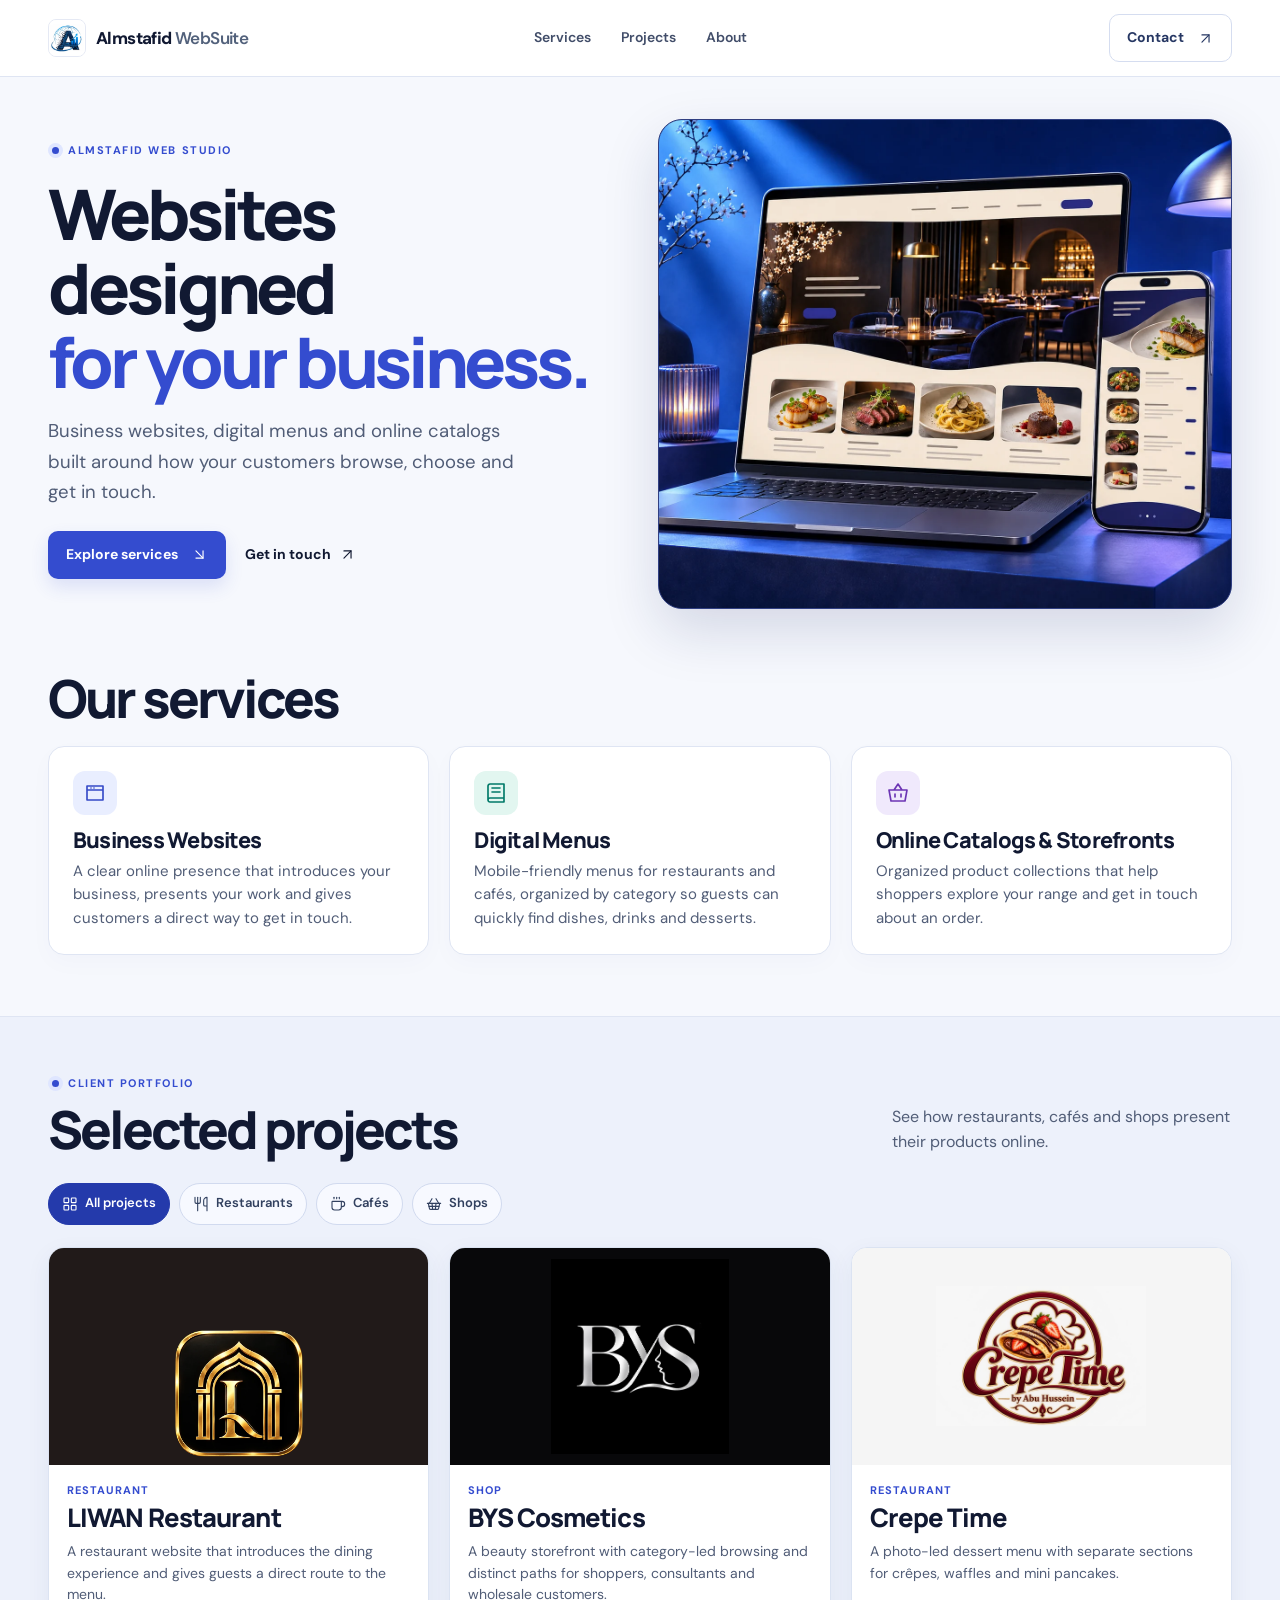
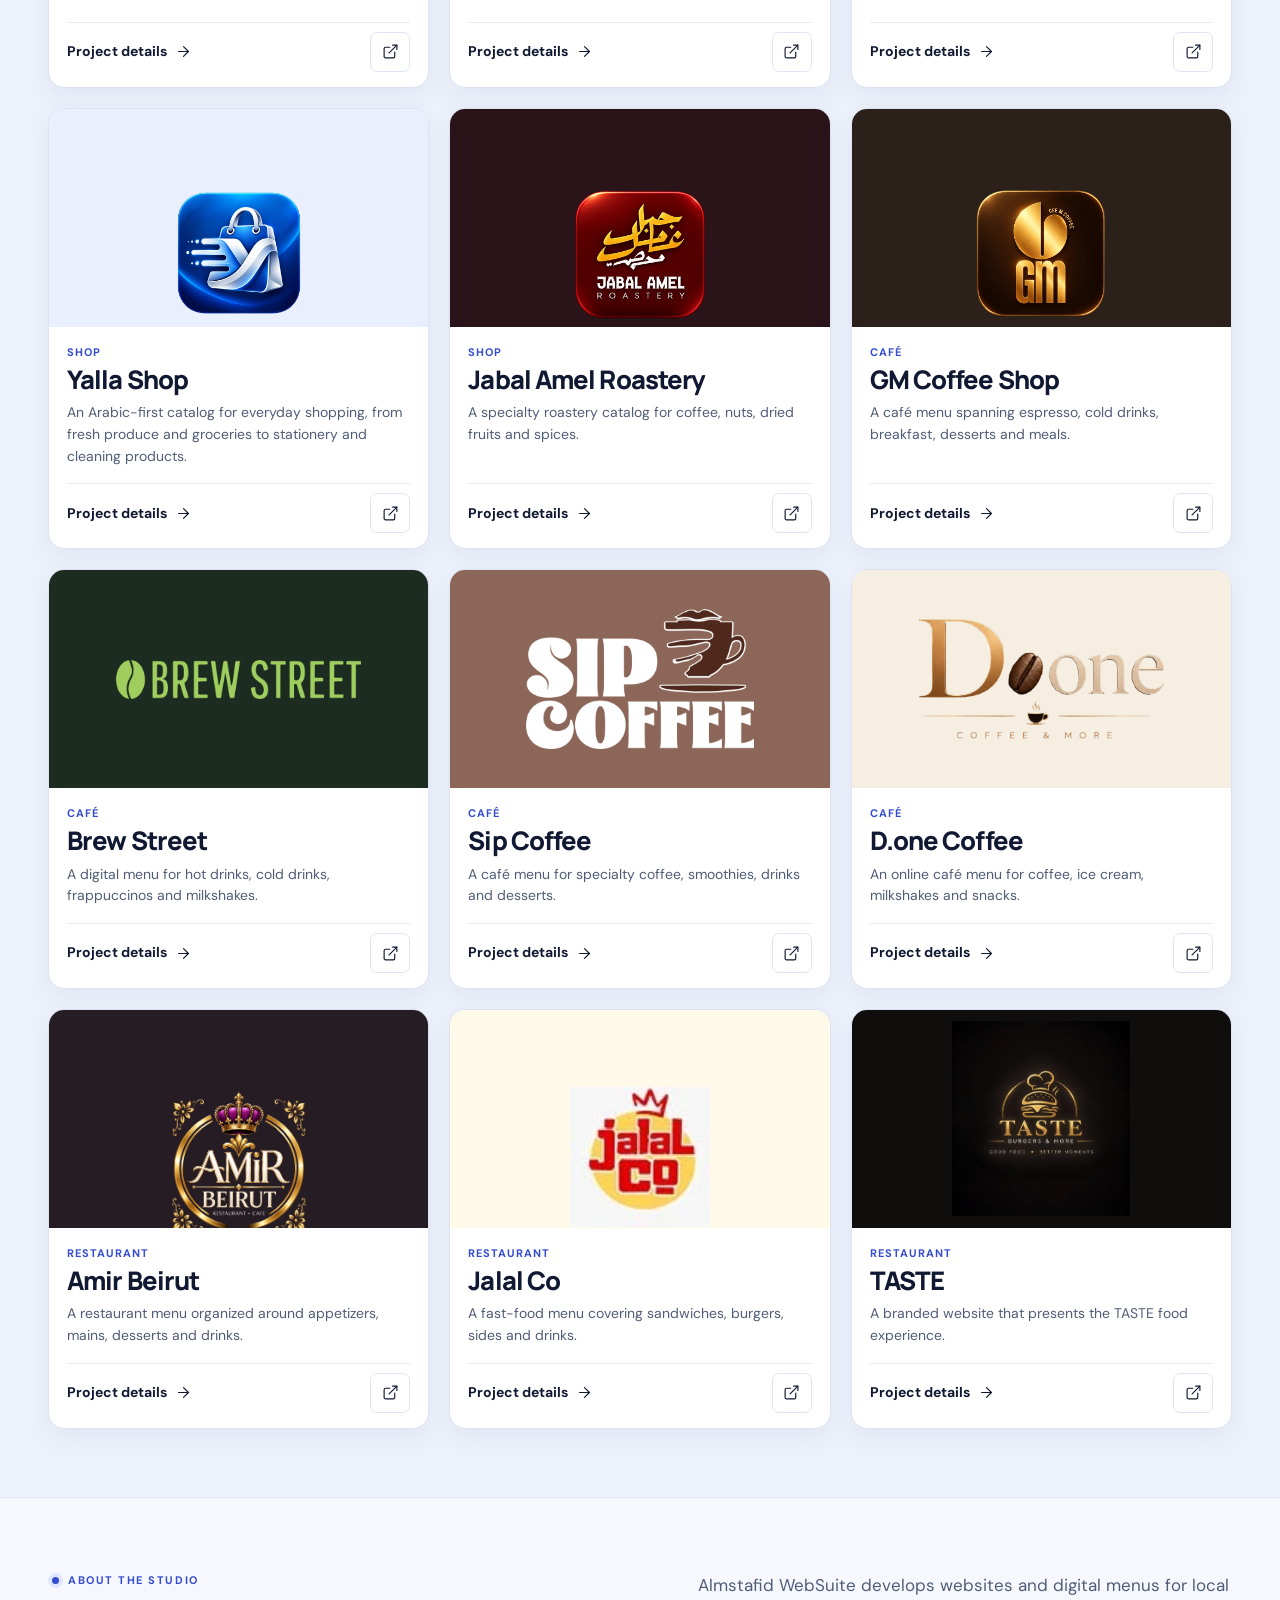
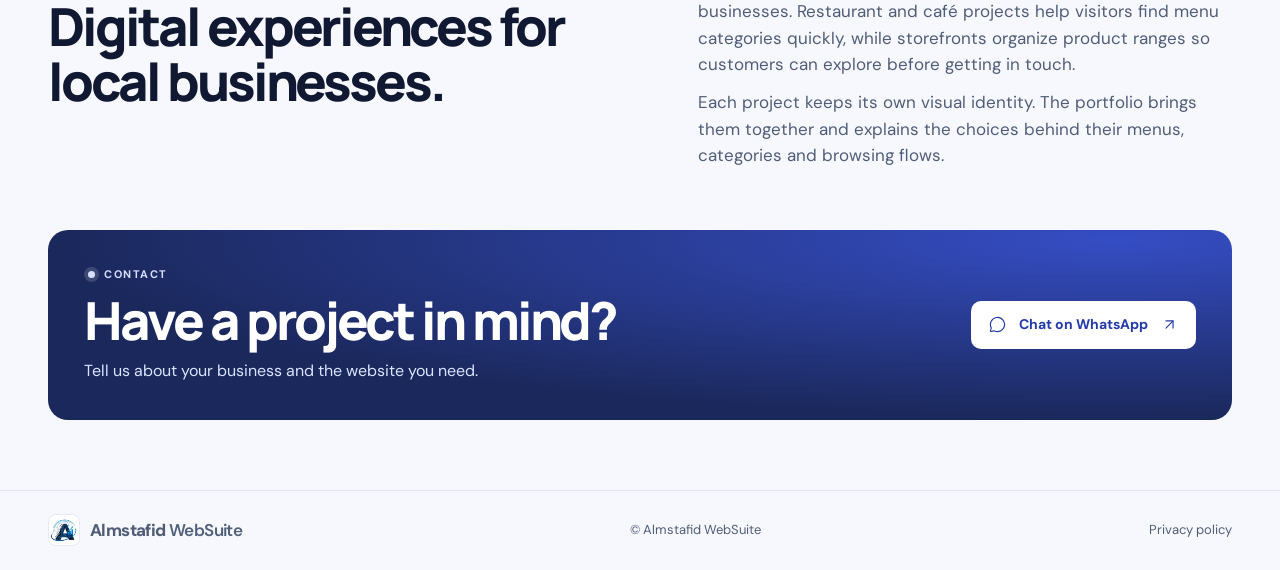
==== commit 51213ecf: "update" ====
--- a/index.html
+++ b/index.html
@@ -5,15 +5,15 @@
   <meta name="viewport" content="width=device-width, initial-scale=1">
   <title>Almstafid WebSuite | Websites for local businesses</title>
   <meta name="description" content="Explore client websites and digital menus for restaurants, cafés, beauty brands and shops.">
-  <meta name="theme-color" content="#f9f6ef">
+  <meta name="theme-color" content="#f5f7ff">
   <link rel="canonical" href="https://almstafidrestaurants-ui.github.io/">
   <meta property="og:title" content="Almstafid WebSuite | Websites for local businesses">
   <meta property="og:description" content="Explore client websites and digital menus for restaurants, cafés, beauty brands and shops.">
-  <meta property="og:image" content="https://almstafidrestaurants-ui.github.io/assets/jabal.webp">
+  <meta property="og:image" content="https://almstafidrestaurants-ui.github.io/assets/studio-hero.webp">
   <link rel="icon" href="assets/logo.webp" type="image/webp">
   <link rel="preconnect" href="https://fonts.googleapis.com">
   <link rel="preconnect" href="https://fonts.gstatic.com" crossorigin>
-  <link href="https://fonts.googleapis.com/css2?family=DM+Sans:wght@400;500;600;700&family=Instrument+Serif:ital@0;1&display=swap" rel="stylesheet">
+  <link href="https://fonts.googleapis.com/css2?family=DM+Sans:wght@400;500;600;700&family=Manrope:wght@400;500;600;700;800&display=swap" rel="stylesheet">
   <link rel="stylesheet" href="assets/site.css">
   <script async src="https://pagead2.googlesyndication.com/pagead/js/adsbygoogle.js?client=ca-pub-1737106692912715" crossorigin="anonymous"></script>
 </head>
@@ -21,113 +21,121 @@
 <a class="skip" href="#main">Skip to content</a>
 <header class="header"><div class="wrap head-inner">
   <a class="brand" href="./"><img src="assets/logo.webp" width="38" height="38" alt=""><span>Almstafid <strong>WebSuite</strong></span></a>
-  <nav aria-label="Main navigation"><a href="#work">Projects</a><a href="#about">About</a></nav>
+  <nav aria-label="Main navigation"><a href="#services">Services</a><a href="#work">Projects</a><a href="#about">About</a></nav>
   <a class="button outline head-contact" href="#contact">Contact <svg viewBox="0 0 24 24" width="22" height="22" fill="none" stroke="currentColor" stroke-width="1.65" stroke-linecap="round" stroke-linejoin="round" aria-hidden="true"><path d="M7 7h10v10"></path><path d="M7 17 17 7"></path></svg></a>
 </div></header>
 <main id="main">
 <section class="hero wrap">
   <div class="hero-copy">
-    <p class="eyebrow"><span></span> Independent web studio</p>
-    <h1>Websites for<br> <em>local businesses.</em></h1>
-    <p class="hero-desc">Digital menus, online catalogs and storefronts that make it easy for customers to explore what you offer.</p>
-    <div class="hero-actions"><a class="button primary" href="#work">Explore projects <svg viewBox="0 0 24 24" width="22" height="22" fill="none" stroke="currentColor" stroke-width="1.65" stroke-linecap="round" stroke-linejoin="round" aria-hidden="true"><path d="m7 7 10 10"></path><path d="M17 7v10H7"></path></svg></a><a class="quiet" href="#contact">Get in touch <svg viewBox="0 0 24 24" width="22" height="22" fill="none" stroke="currentColor" stroke-width="1.65" stroke-linecap="round" stroke-linejoin="round" aria-hidden="true"><path d="M7 7h10v10"></path><path d="M7 17 17 7"></path></svg></a></div>
+    <p class="eyebrow"><span></span> Almstafid Web Studio</p>
+    <h1>Websites designed<br class="hero-break"> <em>for your business.</em></h1>
+    <p class="hero-desc">Business websites, digital menus and online catalogs built around how your customers browse, choose and get in touch.</p>
+    <div class="hero-actions"><a class="button primary" href="#services">Explore services <svg viewBox="0 0 24 24" width="22" height="22" fill="none" stroke="currentColor" stroke-width="1.65" stroke-linecap="round" stroke-linejoin="round" aria-hidden="true"><path d="m7 7 10 10"></path><path d="M17 7v10H7"></path></svg></a><a class="quiet" href="#contact">Get in touch <svg viewBox="0 0 24 24" width="22" height="22" fill="none" stroke="currentColor" stroke-width="1.65" stroke-linecap="round" stroke-linejoin="round" aria-hidden="true"><path d="M7 7h10v10"></path><path d="M7 17 17 7"></path></svg></a></div>
   </div>
-  <figure class="hero-photo"><img src="assets/jabal.webp" alt="Roasted coffee beans in the Jabal Amel Roastery project" width="760" height="860" fetchpriority="high">
-    <figcaption><span><small>Featured project</small><strong>Jabal Amel Roastery</strong></span><a href="projects/jabal.html" aria-label="About Jabal Amel Roastery"><svg viewBox="0 0 24 24" width="22" height="22" fill="none" stroke="currentColor" stroke-width="1.65" stroke-linecap="round" stroke-linejoin="round" aria-hidden="true"><path d="M7 7h10v10"></path><path d="M7 17 17 7"></path></svg></a></figcaption>
+  <figure class="hero-photo">
+    <img src="assets/studio-hero.webp" alt="A restaurant website on a laptop and a digital menu on a phone" width="1200" height="900" fetchpriority="high">
   </figure>
 </section>
+<section class="services wrap" id="services" aria-labelledby="services-title">
+  <h2 id="services-title">Our services</h2>
+  <div class="services-grid">
+    <article class="service-card">
+      <span class="service-icon"><svg viewBox="0 0 24 24" width="24" height="24" fill="none" stroke="currentColor" stroke-width="1.65" stroke-linecap="round" stroke-linejoin="round" aria-hidden="true"><path d="M4 5h16v14H4z M4 9h16 M8 7h.01 M11 7h.01"></path></svg></span>
+      <h3>Business Websites</h3>
+      <p>A clear online presence that introduces your business, presents your work and gives customers a direct way to get in touch.</p>
+    </article>
+    <article class="service-card">
+      <span class="service-icon"><svg viewBox="0 0 24 24" width="24" height="24" fill="none" stroke="currentColor" stroke-width="1.65" stroke-linecap="round" stroke-linejoin="round" aria-hidden="true"><path d="M4 19V5a2 2 0 0 1 2-2h14v18H6a2 2 0 0 1 0-4h14 M8 7h8 M8 11h8"></path></svg></span>
+      <h3>Digital Menus</h3>
+      <p>Mobile-friendly menus for restaurants and cafés, organized by category so guests can quickly find dishes, drinks and desserts.</p>
+    </article>
+    <article class="service-card">
+      <span class="service-icon"><svg viewBox="0 0 24 24" width="24" height="24" fill="none" stroke="currentColor" stroke-width="1.65" stroke-linecap="round" stroke-linejoin="round" aria-hidden="true"><path d="M3 9h18l-2 11H5z M8 9l4-6 4 6 M9 13v3 M15 13v3"></path></svg></span>
+      <h3>Online Catalogs &amp; Storefronts</h3>
+      <p>Organized product collections that help shoppers explore your range and get in touch about an order.</p>
+    </article>
+  </div>
+</section>
 <section class="work" id="work"><div class="wrap">
-  <div class="section-head"><div><p class="eyebrow"><span></span> Client portfolio</p><h2>Selected projects</h2></div><p>Explore the live sites or read how each project is organized for its customers.</p></div>
+  <div class="section-head"><div><p class="eyebrow"><span></span> Client portfolio</p><h2>Selected projects</h2></div><p>See how restaurants, cafés and shops present their products online.</p></div>
   <div class="filters" aria-label="Filter projects" hidden>
     <button type="button" data-filter="All" aria-pressed="true"><svg viewBox="0 0 24 24" width="22" height="22" fill="none" stroke="currentColor" stroke-width="1.65" stroke-linecap="round" stroke-linejoin="round" aria-hidden="true"><rect width="7" height="7" x="3" y="3" rx="1"></rect><rect width="7" height="7" x="14" y="3" rx="1"></rect><rect width="7" height="7" x="14" y="14" rx="1"></rect><rect width="7" height="7" x="3" y="14" rx="1"></rect></svg>All projects</button><button type="button" data-filter="Restaurant" aria-pressed="false"><svg viewBox="0 0 24 24" width="22" height="22" fill="none" stroke="currentColor" stroke-width="1.65" stroke-linecap="round" stroke-linejoin="round" aria-hidden="true"><path d="M3 2v7c0 1.1.9 2 2 2h4a2 2 0 0 0 2-2V2"></path><path d="M7 2v20"></path><path d="M21 15V2a5 5 0 0 0-5 5v6c0 1.1.9 2 2 2h3Zm0 0v7"></path></svg>Restaurants</button><button type="button" data-filter="Café" aria-pressed="false"><svg viewBox="0 0 24 24" width="22" height="22" fill="none" stroke="currentColor" stroke-width="1.65" stroke-linecap="round" stroke-linejoin="round" aria-hidden="true"><path d="M10 2v2"></path><path d="M14 2v2"></path><path d="M16 8a1 1 0 0 1 1 1v8a4 4 0 0 1-4 4H7a4 4 0 0 1-4-4V9a1 1 0 0 1 1-1h14a4 4 0 1 1 0 8h-1"></path><path d="M6 2v2"></path></svg>Cafés</button><button type="button" data-filter="Shop" aria-pressed="false"><svg viewBox="0 0 24 24" width="22" height="22" fill="none" stroke="currentColor" stroke-width="1.65" stroke-linecap="round" stroke-linejoin="round" aria-hidden="true"><path d="m15 11-1 9"></path><path d="m19 11-4-7"></path><path d="M2 11h20"></path><path d="m3.5 11 1.6 7.4a2 2 0 0 0 2 1.6h9.8a2 2 0 0 0 2-1.6l1.7-7.4"></path><path d="M4.5 15.5h15"></path><path d="m5 11 4-7"></path><path d="m9 11 1 9"></path></svg>Shops</button>
   </div>
   <p class="sr-only" id="project-status" role="status"></p>
   <div class="grid"><article class="card" data-category="Restaurant">
-  <a class="card-cover with-photo" href="projects/liwan.html" aria-label="About LIWAN Restaurant">
-    <img src="assets/liwan.webp" loading="lazy" width="800" height="460" alt="">
-    <span class="cover-icon"><svg viewBox="0 0 24 24" width="22" height="22" fill="none" stroke="currentColor" stroke-width="1.65" stroke-linecap="round" stroke-linejoin="round" aria-hidden="true"><path d="M3 2v7c0 1.1.9 2 2 2h4a2 2 0 0 0 2-2V2"></path><path d="M7 2v20"></path><path d="M21 15V2a5 5 0 0 0-5 5v6c0 1.1.9 2 2 2h3Zm0 0v7"></path></svg></span>
+  <a class="card-cover logo-cover logo-liwan" href="projects/liwan.html" aria-label="About LIWAN Restaurant">
+    <img src="assets/liwan-logo.webp" loading="lazy" width="512" height="512" alt="">
   </a>
   <div class="card-body"><span class="category">Restaurant</span><h3><a href="projects/liwan.html">LIWAN Restaurant</a></h3><p>A restaurant website that introduces the dining experience and gives guests a direct route to the menu.</p>
-  <div class="card-links"><a class="text-link" href="projects/liwan.html">Project details <svg viewBox="0 0 24 24" width="22" height="22" fill="none" stroke="currentColor" stroke-width="1.65" stroke-linecap="round" stroke-linejoin="round" aria-hidden="true"><path d="M5 12h14"></path><path d="m12 5 7 7-7 7"></path></svg></a><a class="icon-link" href="https://almstafidrestaurants-ui.github.io/LIWAN-Restaurant/" target="_blank" rel="noopener noreferrer" aria-label="Visit LIWAN Restaurant website"><svg viewBox="0 0 24 24" width="22" height="22" fill="none" stroke="currentColor" stroke-width="1.65" stroke-linecap="round" stroke-linejoin="round" aria-hidden="true"><path d="M15 3h6v6"></path><path d="M10 14 21 3"></path><path d="M18 13v6a2 2 0 0 1-2 2H5a2 2 0 0 1-2-2V8a2 2 0 0 1 2-2h6"></path></svg></a><a class="icon-link" href="https://github.com/almstafidrestaurants-ui/LIWAN-Restaurant" target="_blank" rel="noopener noreferrer" aria-label="LIWAN Restaurant on GitHub"><svg viewBox="0 0 24 24" width="22" height="22" fill="none" stroke="currentColor" stroke-width="1.65" stroke-linecap="round" stroke-linejoin="round" aria-hidden="true"><path d="m18 16 4-4-4-4"></path><path d="m6 8-4 4 4 4"></path><path d="m14.5 4-5 16"></path></svg></a></div></div></article>
+  <div class="card-links"><a class="text-link" href="projects/liwan.html">Project details <svg viewBox="0 0 24 24" width="22" height="22" fill="none" stroke="currentColor" stroke-width="1.65" stroke-linecap="round" stroke-linejoin="round" aria-hidden="true"><path d="M5 12h14"></path><path d="m12 5 7 7-7 7"></path></svg></a><a class="icon-link" href="https://almstafidrestaurants-ui.github.io/LIWAN-Restaurant/" target="_blank" rel="noopener noreferrer" aria-label="Visit LIWAN Restaurant website"><svg viewBox="0 0 24 24" width="22" height="22" fill="none" stroke="currentColor" stroke-width="1.65" stroke-linecap="round" stroke-linejoin="round" aria-hidden="true"><path d="M15 3h6v6"></path><path d="M10 14 21 3"></path><path d="M18 13v6a2 2 0 0 1-2 2H5a2 2 0 0 1-2-2V8a2 2 0 0 1 2-2h6"></path></svg></a></div></div></article>
 <article class="card" data-category="Shop">
-  <a class="card-cover with-photo" href="projects/bys.html" aria-label="About BYS Cosmetics">
-    <img src="assets/bys.webp" loading="lazy" width="800" height="460" alt="">
-    <span class="cover-icon"><svg viewBox="0 0 24 24" width="22" height="22" fill="none" stroke="currentColor" stroke-width="1.65" stroke-linecap="round" stroke-linejoin="round" aria-hidden="true"><path d="M11.017 2.814a1 1 0 0 1 1.966 0l1.051 5.558a2 2 0 0 0 1.594 1.594l5.558 1.051a1 1 0 0 1 0 1.966l-5.558 1.051a2 2 0 0 0-1.594 1.594l-1.051 5.558a1 1 0 0 1-1.966 0l-1.051-5.558a2 2 0 0 0-1.594-1.594l-5.558-1.051a1 1 0 0 1 0-1.966l5.558-1.051a2 2 0 0 0 1.594-1.594z"></path><path d="M20 2v4"></path><path d="M22 4h-4"></path><circle cx="4" cy="20" r="2"></circle></svg></span>
+  <a class="card-cover logo-cover logo-bys" href="projects/bys.html" aria-label="About BYS Cosmetics">
+    <img src="assets/bys-logo.webp" loading="lazy" width="826" height="900" alt="">
   </a>
   <div class="card-body"><span class="category">Shop</span><h3><a href="projects/bys.html">BYS Cosmetics</a></h3><p>A beauty storefront with category-led browsing and distinct paths for shoppers, consultants and wholesale customers.</p>
-  <div class="card-links"><a class="text-link" href="projects/bys.html">Project details <svg viewBox="0 0 24 24" width="22" height="22" fill="none" stroke="currentColor" stroke-width="1.65" stroke-linecap="round" stroke-linejoin="round" aria-hidden="true"><path d="M5 12h14"></path><path d="m12 5 7 7-7 7"></path></svg></a><a class="icon-link" href="https://almstafidrestaurants-ui.github.io/BYSCOSMETIC/" target="_blank" rel="noopener noreferrer" aria-label="Visit BYS Cosmetics website"><svg viewBox="0 0 24 24" width="22" height="22" fill="none" stroke="currentColor" stroke-width="1.65" stroke-linecap="round" stroke-linejoin="round" aria-hidden="true"><path d="M15 3h6v6"></path><path d="M10 14 21 3"></path><path d="M18 13v6a2 2 0 0 1-2 2H5a2 2 0 0 1-2-2V8a2 2 0 0 1 2-2h6"></path></svg></a><a class="icon-link" href="https://github.com/almstafidrestaurants-ui/BYSCOSMETIC" target="_blank" rel="noopener noreferrer" aria-label="BYS Cosmetics on GitHub"><svg viewBox="0 0 24 24" width="22" height="22" fill="none" stroke="currentColor" stroke-width="1.65" stroke-linecap="round" stroke-linejoin="round" aria-hidden="true"><path d="m18 16 4-4-4-4"></path><path d="m6 8-4 4 4 4"></path><path d="m14.5 4-5 16"></path></svg></a></div></div></article>
+  <div class="card-links"><a class="text-link" href="projects/bys.html">Project details <svg viewBox="0 0 24 24" width="22" height="22" fill="none" stroke="currentColor" stroke-width="1.65" stroke-linecap="round" stroke-linejoin="round" aria-hidden="true"><path d="M5 12h14"></path><path d="m12 5 7 7-7 7"></path></svg></a><a class="icon-link" href="https://almstafidrestaurants-ui.github.io/BYSCOSMETIC/" target="_blank" rel="noopener noreferrer" aria-label="Visit BYS Cosmetics website"><svg viewBox="0 0 24 24" width="22" height="22" fill="none" stroke="currentColor" stroke-width="1.65" stroke-linecap="round" stroke-linejoin="round" aria-hidden="true"><path d="M15 3h6v6"></path><path d="M10 14 21 3"></path><path d="M18 13v6a2 2 0 0 1-2 2H5a2 2 0 0 1-2-2V8a2 2 0 0 1 2-2h6"></path></svg></a></div></div></article>
 <article class="card" data-category="Restaurant">
-  <a class="card-cover with-photo" href="projects/crepe.html" aria-label="About Crepe Time">
-    <img src="assets/crepe.webp" loading="lazy" width="800" height="460" alt="">
-    <span class="cover-icon"><svg viewBox="0 0 24 24" width="22" height="22" fill="none" stroke="currentColor" stroke-width="1.65" stroke-linecap="round" stroke-linejoin="round" aria-hidden="true"><path d="M16 13H3"></path><path d="M16 17H3"></path><path d="m7.2 7.9-3.388 2.5A2 2 0 0 0 3 12.01V20a1 1 0 0 0 1 1h16a1 1 0 0 0 1-1v-8.654c0-2-2.44-6.026-6.44-8.026a1 1 0 0 0-1.082.057L10.4 5.6"></path><circle cx="9" cy="7" r="2"></circle></svg></span>
+  <a class="card-cover logo-cover logo-crepe" href="projects/crepe.html" aria-label="About Crepe Time">
+    <img src="assets/crepe-logo.webp" loading="lazy" width="900" height="600" alt="">
   </a>
   <div class="card-body"><span class="category">Restaurant</span><h3><a href="projects/crepe.html">Crepe Time</a></h3><p>A photo-led dessert menu with separate sections for crêpes, waffles and mini pancakes.</p>
-  <div class="card-links"><a class="text-link" href="projects/crepe.html">Project details <svg viewBox="0 0 24 24" width="22" height="22" fill="none" stroke="currentColor" stroke-width="1.65" stroke-linecap="round" stroke-linejoin="round" aria-hidden="true"><path d="M5 12h14"></path><path d="m12 5 7 7-7 7"></path></svg></a><a class="icon-link" href="https://almstafidrestaurants-ui.github.io/Crepe-Time/" target="_blank" rel="noopener noreferrer" aria-label="Visit Crepe Time website"><svg viewBox="0 0 24 24" width="22" height="22" fill="none" stroke="currentColor" stroke-width="1.65" stroke-linecap="round" stroke-linejoin="round" aria-hidden="true"><path d="M15 3h6v6"></path><path d="M10 14 21 3"></path><path d="M18 13v6a2 2 0 0 1-2 2H5a2 2 0 0 1-2-2V8a2 2 0 0 1 2-2h6"></path></svg></a><a class="icon-link" href="https://github.com/almstafidrestaurants-ui/Crepe-Time" target="_blank" rel="noopener noreferrer" aria-label="Crepe Time on GitHub"><svg viewBox="0 0 24 24" width="22" height="22" fill="none" stroke="currentColor" stroke-width="1.65" stroke-linecap="round" stroke-linejoin="round" aria-hidden="true"><path d="m18 16 4-4-4-4"></path><path d="m6 8-4 4 4 4"></path><path d="m14.5 4-5 16"></path></svg></a></div></div></article>
+  <div class="card-links"><a class="text-link" href="projects/crepe.html">Project details <svg viewBox="0 0 24 24" width="22" height="22" fill="none" stroke="currentColor" stroke-width="1.65" stroke-linecap="round" stroke-linejoin="round" aria-hidden="true"><path d="M5 12h14"></path><path d="m12 5 7 7-7 7"></path></svg></a><a class="icon-link" href="https://almstafidrestaurants-ui.github.io/Crepe-Time/" target="_blank" rel="noopener noreferrer" aria-label="Visit Crepe Time website"><svg viewBox="0 0 24 24" width="22" height="22" fill="none" stroke="currentColor" stroke-width="1.65" stroke-linecap="round" stroke-linejoin="round" aria-hidden="true"><path d="M15 3h6v6"></path><path d="M10 14 21 3"></path><path d="M18 13v6a2 2 0 0 1-2 2H5a2 2 0 0 1-2-2V8a2 2 0 0 1 2-2h6"></path></svg></a></div></div></article>
 <article class="card" data-category="Shop">
-  <a class="card-cover with-photo" href="projects/yalla.html" aria-label="About Yalla Shop">
-    <img src="assets/yalla-alt.webp" loading="lazy" width="800" height="460" alt="">
-    <span class="cover-icon"><svg viewBox="0 0 24 24" width="22" height="22" fill="none" stroke="currentColor" stroke-width="1.65" stroke-linecap="round" stroke-linejoin="round" aria-hidden="true"><path d="m15 11-1 9"></path><path d="m19 11-4-7"></path><path d="M2 11h20"></path><path d="m3.5 11 1.6 7.4a2 2 0 0 0 2 1.6h9.8a2 2 0 0 0 2-1.6l1.7-7.4"></path><path d="M4.5 15.5h15"></path><path d="m5 11 4-7"></path><path d="m9 11 1 9"></path></svg></span>
+  <a class="card-cover logo-cover logo-yalla" href="projects/yalla.html" aria-label="About Yalla Shop">
+    <img src="assets/yalla-logo.webp" loading="lazy" width="512" height="512" alt="">
   </a>
   <div class="card-body"><span class="category">Shop</span><h3><a href="projects/yalla.html">Yalla Shop</a></h3><p>An Arabic-first catalog for everyday shopping, from fresh produce and groceries to stationery and cleaning products.</p>
-  <div class="card-links"><a class="text-link" href="projects/yalla.html">Project details <svg viewBox="0 0 24 24" width="22" height="22" fill="none" stroke="currentColor" stroke-width="1.65" stroke-linecap="round" stroke-linejoin="round" aria-hidden="true"><path d="M5 12h14"></path><path d="m12 5 7 7-7 7"></path></svg></a><a class="icon-link" href="https://almstafidrestaurants-ui.github.io/Yalla-Shop/" target="_blank" rel="noopener noreferrer" aria-label="Visit Yalla Shop website"><svg viewBox="0 0 24 24" width="22" height="22" fill="none" stroke="currentColor" stroke-width="1.65" stroke-linecap="round" stroke-linejoin="round" aria-hidden="true"><path d="M15 3h6v6"></path><path d="M10 14 21 3"></path><path d="M18 13v6a2 2 0 0 1-2 2H5a2 2 0 0 1-2-2V8a2 2 0 0 1 2-2h6"></path></svg></a><a class="icon-link" href="https://github.com/almstafidrestaurants-ui/Yalla-Shop" target="_blank" rel="noopener noreferrer" aria-label="Yalla Shop on GitHub"><svg viewBox="0 0 24 24" width="22" height="22" fill="none" stroke="currentColor" stroke-width="1.65" stroke-linecap="round" stroke-linejoin="round" aria-hidden="true"><path d="m18 16 4-4-4-4"></path><path d="m6 8-4 4 4 4"></path><path d="m14.5 4-5 16"></path></svg></a></div></div></article>
+  <div class="card-links"><a class="text-link" href="projects/yalla.html">Project details <svg viewBox="0 0 24 24" width="22" height="22" fill="none" stroke="currentColor" stroke-width="1.65" stroke-linecap="round" stroke-linejoin="round" aria-hidden="true"><path d="M5 12h14"></path><path d="m12 5 7 7-7 7"></path></svg></a><a class="icon-link" href="https://almstafidrestaurants-ui.github.io/Yalla-Shop/" target="_blank" rel="noopener noreferrer" aria-label="Visit Yalla Shop website"><svg viewBox="0 0 24 24" width="22" height="22" fill="none" stroke="currentColor" stroke-width="1.65" stroke-linecap="round" stroke-linejoin="round" aria-hidden="true"><path d="M15 3h6v6"></path><path d="M10 14 21 3"></path><path d="M18 13v6a2 2 0 0 1-2 2H5a2 2 0 0 1-2-2V8a2 2 0 0 1 2-2h6"></path></svg></a></div></div></article>
 <article class="card" data-category="Shop">
-  <a class="card-cover with-photo" href="projects/jabal.html" aria-label="About Jabal Amel Roastery">
-    <img src="assets/jabal.webp" loading="lazy" width="800" height="460" alt="">
-    <span class="cover-icon"><svg viewBox="0 0 24 24" width="22" height="22" fill="none" stroke="currentColor" stroke-width="1.65" stroke-linecap="round" stroke-linejoin="round" aria-hidden="true"><path d="M10 2v2"></path><path d="M14 2v2"></path><path d="M16 8a1 1 0 0 1 1 1v8a4 4 0 0 1-4 4H7a4 4 0 0 1-4-4V9a1 1 0 0 1 1-1h14a4 4 0 1 1 0 8h-1"></path><path d="M6 2v2"></path></svg></span>
+  <a class="card-cover logo-cover logo-jabal" href="projects/jabal.html" aria-label="About Jabal Amel Roastery">
+    <img src="assets/jabal-logo.webp" loading="lazy" width="512" height="512" alt="">
   </a>
   <div class="card-body"><span class="category">Shop</span><h3><a href="projects/jabal.html">Jabal Amel Roastery</a></h3><p>A specialty roastery catalog for coffee, nuts, dried fruits and spices.</p>
   <div class="card-links"><a class="text-link" href="projects/jabal.html">Project details <svg viewBox="0 0 24 24" width="22" height="22" fill="none" stroke="currentColor" stroke-width="1.65" stroke-linecap="round" stroke-linejoin="round" aria-hidden="true"><path d="M5 12h14"></path><path d="m12 5 7 7-7 7"></path></svg></a><a class="icon-link" href="https://almstafidrestaurants-ui.github.io/Jabal-Amel-Roastery/" target="_blank" rel="noopener noreferrer" aria-label="Visit Jabal Amel Roastery website"><svg viewBox="0 0 24 24" width="22" height="22" fill="none" stroke="currentColor" stroke-width="1.65" stroke-linecap="round" stroke-linejoin="round" aria-hidden="true"><path d="M15 3h6v6"></path><path d="M10 14 21 3"></path><path d="M18 13v6a2 2 0 0 1-2 2H5a2 2 0 0 1-2-2V8a2 2 0 0 1 2-2h6"></path></svg></a></div></div></article>
 <article class="card" data-category="Café">
-  <a class="card-cover with-photo" href="projects/gm.html" aria-label="About GM Coffee Shop">
-    <img src="assets/gm.webp" loading="lazy" width="800" height="460" alt="">
-    <span class="cover-icon"><svg viewBox="0 0 24 24" width="22" height="22" fill="none" stroke="currentColor" stroke-width="1.65" stroke-linecap="round" stroke-linejoin="round" aria-hidden="true"><path d="M10 2v2"></path><path d="M14 2v2"></path><path d="M16 8a1 1 0 0 1 1 1v8a4 4 0 0 1-4 4H7a4 4 0 0 1-4-4V9a1 1 0 0 1 1-1h14a4 4 0 1 1 0 8h-1"></path><path d="M6 2v2"></path></svg></span>
+  <a class="card-cover logo-cover logo-gm" href="projects/gm.html" aria-label="About GM Coffee Shop">
+    <img src="assets/gm-logo.webp" loading="lazy" width="512" height="512" alt="">
   </a>
   <div class="card-body"><span class="category">Café</span><h3><a href="projects/gm.html">GM Coffee Shop</a></h3><p>A café menu spanning espresso, cold drinks, breakfast, desserts and meals.</p>
   <div class="card-links"><a class="text-link" href="projects/gm.html">Project details <svg viewBox="0 0 24 24" width="22" height="22" fill="none" stroke="currentColor" stroke-width="1.65" stroke-linecap="round" stroke-linejoin="round" aria-hidden="true"><path d="M5 12h14"></path><path d="m12 5 7 7-7 7"></path></svg></a><a class="icon-link" href="https://almstafidrestaurants-ui.github.io/GEE-M-Coffee/" target="_blank" rel="noopener noreferrer" aria-label="Visit GM Coffee Shop website"><svg viewBox="0 0 24 24" width="22" height="22" fill="none" stroke="currentColor" stroke-width="1.65" stroke-linecap="round" stroke-linejoin="round" aria-hidden="true"><path d="M15 3h6v6"></path><path d="M10 14 21 3"></path><path d="M18 13v6a2 2 0 0 1-2 2H5a2 2 0 0 1-2-2V8a2 2 0 0 1 2-2h6"></path></svg></a></div></div></article>
 <article class="card" data-category="Café">
-  <a class="card-cover art art-cafe" href="projects/brew.html" aria-label="About Brew Street">
-    <span class="art-icon"><svg viewBox="0 0 24 24" width="22" height="22" fill="none" stroke="currentColor" stroke-width="1.65" stroke-linecap="round" stroke-linejoin="round" aria-hidden="true"><path d="m6 8 1.75 12.28a2 2 0 0 0 2 1.72h4.54a2 2 0 0 0 2-1.72L18 8"></path><path d="M5 8h14"></path><path d="M7 15a6.47 6.47 0 0 1 5 0 6.47 6.47 0 0 0 5 0"></path><path d="m12 8 1-6h2"></path></svg></span><span class="art-name">Brew Street</span>
-    <span class="cover-icon"><svg viewBox="0 0 24 24" width="22" height="22" fill="none" stroke="currentColor" stroke-width="1.65" stroke-linecap="round" stroke-linejoin="round" aria-hidden="true"><path d="m6 8 1.75 12.28a2 2 0 0 0 2 1.72h4.54a2 2 0 0 0 2-1.72L18 8"></path><path d="M5 8h14"></path><path d="M7 15a6.47 6.47 0 0 1 5 0 6.47 6.47 0 0 0 5 0"></path><path d="m12 8 1-6h2"></path></svg></span>
+  <a class="card-cover logo-cover logo-brew" href="projects/brew.html" aria-label="About Brew Street">
+    <img src="assets/brew-logo.webp" loading="lazy" width="650" height="104" alt="">
   </a>
   <div class="card-body"><span class="category">Café</span><h3><a href="projects/brew.html">Brew Street</a></h3><p>A digital menu for hot drinks, cold drinks, frappuccinos and milkshakes.</p>
   <div class="card-links"><a class="text-link" href="projects/brew.html">Project details <svg viewBox="0 0 24 24" width="22" height="22" fill="none" stroke="currentColor" stroke-width="1.65" stroke-linecap="round" stroke-linejoin="round" aria-hidden="true"><path d="M5 12h14"></path><path d="m12 5 7 7-7 7"></path></svg></a><a class="icon-link" href="https://almstafidrestaurants-ui.github.io/DREW-STREET/" target="_blank" rel="noopener noreferrer" aria-label="Visit Brew Street website"><svg viewBox="0 0 24 24" width="22" height="22" fill="none" stroke="currentColor" stroke-width="1.65" stroke-linecap="round" stroke-linejoin="round" aria-hidden="true"><path d="M15 3h6v6"></path><path d="M10 14 21 3"></path><path d="M18 13v6a2 2 0 0 1-2 2H5a2 2 0 0 1-2-2V8a2 2 0 0 1 2-2h6"></path></svg></a></div></div></article>
 <article class="card" data-category="Café">
-  <a class="card-cover art art-cafe" href="projects/sip.html" aria-label="About Sip Coffee">
-    <span class="art-icon"><svg viewBox="0 0 24 24" width="22" height="22" fill="none" stroke="currentColor" stroke-width="1.65" stroke-linecap="round" stroke-linejoin="round" aria-hidden="true"><path d="M10 2v2"></path><path d="M14 2v2"></path><path d="M16 8a1 1 0 0 1 1 1v8a4 4 0 0 1-4 4H7a4 4 0 0 1-4-4V9a1 1 0 0 1 1-1h14a4 4 0 1 1 0 8h-1"></path><path d="M6 2v2"></path></svg></span><span class="art-name">Sip Coffee</span>
-    <span class="cover-icon"><svg viewBox="0 0 24 24" width="22" height="22" fill="none" stroke="currentColor" stroke-width="1.65" stroke-linecap="round" stroke-linejoin="round" aria-hidden="true"><path d="M10 2v2"></path><path d="M14 2v2"></path><path d="M16 8a1 1 0 0 1 1 1v8a4 4 0 0 1-4 4H7a4 4 0 0 1-4-4V9a1 1 0 0 1 1-1h14a4 4 0 1 1 0 8h-1"></path><path d="M6 2v2"></path></svg></span>
+  <a class="card-cover logo-cover logo-sip" href="projects/sip.html" aria-label="About Sip Coffee">
+    <img src="assets/sip-logo.webp" loading="lazy" width="650" height="400" alt="">
   </a>
   <div class="card-body"><span class="category">Café</span><h3><a href="projects/sip.html">Sip Coffee</a></h3><p>A café menu for specialty coffee, smoothies, drinks and desserts.</p>
   <div class="card-links"><a class="text-link" href="projects/sip.html">Project details <svg viewBox="0 0 24 24" width="22" height="22" fill="none" stroke="currentColor" stroke-width="1.65" stroke-linecap="round" stroke-linejoin="round" aria-hidden="true"><path d="M5 12h14"></path><path d="m12 5 7 7-7 7"></path></svg></a><a class="icon-link" href="https://almstafidrestaurants-ui.github.io/MENU_/" target="_blank" rel="noopener noreferrer" aria-label="Visit Sip Coffee website"><svg viewBox="0 0 24 24" width="22" height="22" fill="none" stroke="currentColor" stroke-width="1.65" stroke-linecap="round" stroke-linejoin="round" aria-hidden="true"><path d="M15 3h6v6"></path><path d="M10 14 21 3"></path><path d="M18 13v6a2 2 0 0 1-2 2H5a2 2 0 0 1-2-2V8a2 2 0 0 1 2-2h6"></path></svg></a></div></div></article>
 <article class="card" data-category="Café">
-  <a class="card-cover art art-cafe" href="projects/done.html" aria-label="About D.one Coffee">
-    <span class="art-icon"><svg viewBox="0 0 24 24" width="22" height="22" fill="none" stroke="currentColor" stroke-width="1.65" stroke-linecap="round" stroke-linejoin="round" aria-hidden="true"><path d="m7 11 4.08 10.35a1 1 0 0 0 1.84 0L17 11"></path><path d="M17 7A5 5 0 0 0 7 7"></path><path d="M17 7a2 2 0 0 1 0 4H7a2 2 0 0 1 0-4"></path></svg></span><span class="art-name">D.one Coffee</span>
-    <span class="cover-icon"><svg viewBox="0 0 24 24" width="22" height="22" fill="none" stroke="currentColor" stroke-width="1.65" stroke-linecap="round" stroke-linejoin="round" aria-hidden="true"><path d="m7 11 4.08 10.35a1 1 0 0 0 1.84 0L17 11"></path><path d="M17 7A5 5 0 0 0 7 7"></path><path d="M17 7a2 2 0 0 1 0 4H7a2 2 0 0 1 0-4"></path></svg></span>
+  <a class="card-cover logo-cover logo-done" href="projects/done.html" aria-label="About D.one Coffee">
+    <img src="assets/done-logo.webp" loading="lazy" width="650" height="317" alt="">
   </a>
   <div class="card-body"><span class="category">Café</span><h3><a href="projects/done.html">D.one Coffee</a></h3><p>An online café menu for coffee, ice cream, milkshakes and snacks.</p>
   <div class="card-links"><a class="text-link" href="projects/done.html">Project details <svg viewBox="0 0 24 24" width="22" height="22" fill="none" stroke="currentColor" stroke-width="1.65" stroke-linecap="round" stroke-linejoin="round" aria-hidden="true"><path d="M5 12h14"></path><path d="m12 5 7 7-7 7"></path></svg></a><a class="icon-link" href="https://almstafidrestaurants-ui.github.io/D.one--Coffee/" target="_blank" rel="noopener noreferrer" aria-label="Visit D.one Coffee website"><svg viewBox="0 0 24 24" width="22" height="22" fill="none" stroke="currentColor" stroke-width="1.65" stroke-linecap="round" stroke-linejoin="round" aria-hidden="true"><path d="M15 3h6v6"></path><path d="M10 14 21 3"></path><path d="M18 13v6a2 2 0 0 1-2 2H5a2 2 0 0 1-2-2V8a2 2 0 0 1 2-2h6"></path></svg></a></div></div></article>
 <article class="card" data-category="Restaurant">
-  <a class="card-cover art art-restaurant" href="projects/amir.html" aria-label="About Amir Beirut">
-    <span class="art-icon"><svg viewBox="0 0 24 24" width="22" height="22" fill="none" stroke="currentColor" stroke-width="1.65" stroke-linecap="round" stroke-linejoin="round" aria-hidden="true"><path d="m16 2-2.3 2.3a3 3 0 0 0 0 4.2l1.8 1.8a3 3 0 0 0 4.2 0L22 8"></path><path d="M15 15 3.3 3.3a4.2 4.2 0 0 0 0 6l7.3 7.3c.7.7 2 .7 2.8 0L15 15Zm0 0 7 7"></path><path d="m2.1 21.8 6.4-6.3"></path><path d="m19 5-7 7"></path></svg></span><span class="art-name">Amir Beirut</span>
-    <span class="cover-icon"><svg viewBox="0 0 24 24" width="22" height="22" fill="none" stroke="currentColor" stroke-width="1.65" stroke-linecap="round" stroke-linejoin="round" aria-hidden="true"><path d="m16 2-2.3 2.3a3 3 0 0 0 0 4.2l1.8 1.8a3 3 0 0 0 4.2 0L22 8"></path><path d="M15 15 3.3 3.3a4.2 4.2 0 0 0 0 6l7.3 7.3c.7.7 2 .7 2.8 0L15 15Zm0 0 7 7"></path><path d="m2.1 21.8 6.4-6.3"></path><path d="m19 5-7 7"></path></svg></span>
+  <a class="card-cover logo-cover logo-amir" href="projects/amir.html" aria-label="About Amir Beirut">
+    <img src="assets/amir-logo.webp" loading="lazy" width="621" height="650" alt="">
   </a>
   <div class="card-body"><span class="category">Restaurant</span><h3><a href="projects/amir.html">Amir Beirut</a></h3><p>A restaurant menu organized around appetizers, mains, desserts and drinks.</p>
   <div class="card-links"><a class="text-link" href="projects/amir.html">Project details <svg viewBox="0 0 24 24" width="22" height="22" fill="none" stroke="currentColor" stroke-width="1.65" stroke-linecap="round" stroke-linejoin="round" aria-hidden="true"><path d="M5 12h14"></path><path d="m12 5 7 7-7 7"></path></svg></a><a class="icon-link" href="https://almstafidrestaurants-ui.github.io/--Amir-Beirut/" target="_blank" rel="noopener noreferrer" aria-label="Visit Amir Beirut website"><svg viewBox="0 0 24 24" width="22" height="22" fill="none" stroke="currentColor" stroke-width="1.65" stroke-linecap="round" stroke-linejoin="round" aria-hidden="true"><path d="M15 3h6v6"></path><path d="M10 14 21 3"></path><path d="M18 13v6a2 2 0 0 1-2 2H5a2 2 0 0 1-2-2V8a2 2 0 0 1 2-2h6"></path></svg></a></div></div></article>
 <article class="card" data-category="Restaurant">
-  <a class="card-cover art art-restaurant" href="projects/jalal.html" aria-label="About Jalal Co">
-    <span class="art-icon"><svg viewBox="0 0 24 24" width="22" height="22" fill="none" stroke="currentColor" stroke-width="1.65" stroke-linecap="round" stroke-linejoin="round" aria-hidden="true"><path d="m2.37 11.223 8.372-6.777a2 2 0 0 1 2.516 0l8.371 6.777"></path><path d="M21 15a1 1 0 0 1 1 1v2a1 1 0 0 1-1 1h-5.25"></path><path d="M3 15a1 1 0 0 0-1 1v2a1 1 0 0 0 1 1h9"></path><path d="m6.67 15 6.13 4.6a2 2 0 0 0 2.8-.4l3.15-4.2"></path><rect width="20" height="4" x="2" y="11" rx="1"></rect></svg></span><span class="art-name">Jalal Co</span>
-    <span class="cover-icon"><svg viewBox="0 0 24 24" width="22" height="22" fill="none" stroke="currentColor" stroke-width="1.65" stroke-linecap="round" stroke-linejoin="round" aria-hidden="true"><path d="m2.37 11.223 8.372-6.777a2 2 0 0 1 2.516 0l8.371 6.777"></path><path d="M21 15a1 1 0 0 1 1 1v2a1 1 0 0 1-1 1h-5.25"></path><path d="M3 15a1 1 0 0 0-1 1v2a1 1 0 0 0 1 1h9"></path><path d="m6.67 15 6.13 4.6a2 2 0 0 0 2.8-.4l3.15-4.2"></path><rect width="20" height="4" x="2" y="11" rx="1"></rect></svg></span>
+  <a class="card-cover logo-cover logo-jalal" href="projects/jalal.html" aria-label="About Jalal Co">
+    <img src="assets/jalal-logo.webp" loading="lazy" width="94" height="94" alt="">
   </a>
   <div class="card-body"><span class="category">Restaurant</span><h3><a href="projects/jalal.html">Jalal Co</a></h3><p>A fast-food menu covering sandwiches, burgers, sides and drinks.</p>
   <div class="card-links"><a class="text-link" href="projects/jalal.html">Project details <svg viewBox="0 0 24 24" width="22" height="22" fill="none" stroke="currentColor" stroke-width="1.65" stroke-linecap="round" stroke-linejoin="round" aria-hidden="true"><path d="M5 12h14"></path><path d="m12 5 7 7-7 7"></path></svg></a><a class="icon-link" href="https://almstafidrestaurants-ui.github.io/Jalal-Co/" target="_blank" rel="noopener noreferrer" aria-label="Visit Jalal Co website"><svg viewBox="0 0 24 24" width="22" height="22" fill="none" stroke="currentColor" stroke-width="1.65" stroke-linecap="round" stroke-linejoin="round" aria-hidden="true"><path d="M15 3h6v6"></path><path d="M10 14 21 3"></path><path d="M18 13v6a2 2 0 0 1-2 2H5a2 2 0 0 1-2-2V8a2 2 0 0 1 2-2h6"></path></svg></a></div></div></article>
 <article class="card" data-category="Restaurant">
-  <a class="card-cover art art-restaurant" href="projects/taste.html" aria-label="About TASTE">
-    <span class="art-icon"><svg viewBox="0 0 24 24" width="22" height="22" fill="none" stroke="currentColor" stroke-width="1.65" stroke-linecap="round" stroke-linejoin="round" aria-hidden="true"><path d="M17 21a1 1 0 0 0 1-1v-5.35c0-.457.316-.844.727-1.041a4 4 0 0 0-2.134-7.589 5 5 0 0 0-9.186 0 4 4 0 0 0-2.134 7.588c.411.198.727.585.727 1.041V20a1 1 0 0 0 1 1Z"></path><path d="M6 17h12"></path></svg></span><span class="art-name">TASTE</span>
-    <span class="cover-icon"><svg viewBox="0 0 24 24" width="22" height="22" fill="none" stroke="currentColor" stroke-width="1.65" stroke-linecap="round" stroke-linejoin="round" aria-hidden="true"><path d="M17 21a1 1 0 0 0 1-1v-5.35c0-.457.316-.844.727-1.041a4 4 0 0 0-2.134-7.589 5 5 0 0 0-9.186 0 4 4 0 0 0-2.134 7.588c.411.198.727.585.727 1.041V20a1 1 0 0 0 1 1Z"></path><path d="M6 17h12"></path></svg></span>
+  <a class="card-cover logo-cover logo-taste" href="projects/taste.html" aria-label="About TASTE">
+    <img src="assets/taste-logo.webp" loading="lazy" width="822" height="900" alt="">
   </a>
   <div class="card-body"><span class="category">Restaurant</span><h3><a href="projects/taste.html">TASTE</a></h3><p>A branded website that presents the TASTE food experience.</p>
   <div class="card-links"><a class="text-link" href="projects/taste.html">Project details <svg viewBox="0 0 24 24" width="22" height="22" fill="none" stroke="currentColor" stroke-width="1.65" stroke-linecap="round" stroke-linejoin="round" aria-hidden="true"><path d="M5 12h14"></path><path d="m12 5 7 7-7 7"></path></svg></a><a class="icon-link" href="https://almstafidrestaurants-ui.github.io/TASTE/" target="_blank" rel="noopener noreferrer" aria-label="Visit TASTE website"><svg viewBox="0 0 24 24" width="22" height="22" fill="none" stroke="currentColor" stroke-width="1.65" stroke-linecap="round" stroke-linejoin="round" aria-hidden="true"><path d="M15 3h6v6"></path><path d="M10 14 21 3"></path><path d="M18 13v6a2 2 0 0 1-2 2H5a2 2 0 0 1-2-2V8a2 2 0 0 1 2-2h6"></path></svg></a></div></div></article></div>
 </div></section>
-<section class="about wrap" id="about"><div><p class="eyebrow"><span></span> About the studio</p><h2>Built around how customers browse.</h2></div><div><p>Almstafid WebSuite develops websites and digital menus for local businesses. Restaurant and café projects help visitors find menu categories quickly, while storefronts organize product ranges so customers can explore before getting in touch.</p><p>Each project keeps its own visual identity. The portfolio brings them together and explains the choices behind their menus, categories and browsing flows.</p></div></section>
+<section class="about wrap" id="about"><div><p class="eyebrow"><span></span> About the studio</p><h2>Digital experiences for local businesses.</h2></div><div><p>Almstafid WebSuite develops websites and digital menus for local businesses. Restaurant and café projects help visitors find menu categories quickly, while storefronts organize product ranges so customers can explore before getting in touch.</p><p>Each project keeps its own visual identity. The portfolio brings them together and explains the choices behind their menus, categories and browsing flows.</p></div></section>
 <section id="contact" class="contact wrap"><div class="contact-inner"><div><p class="eyebrow"><span></span> Contact</p><h2>Have a project in mind?</h2><p>Tell us about your business and the website you need.</p></div><a class="button contact-button" href="https://wa.me/96171918022" target="_blank" rel="noopener noreferrer"><svg viewBox="0 0 24 24" width="22" height="22" fill="none" stroke="currentColor" stroke-width="1.65" stroke-linecap="round" stroke-linejoin="round" aria-hidden="true"><path d="M2.992 16.342a2 2 0 0 1 .094 1.167l-1.065 3.29a1 1 0 0 0 1.236 1.168l3.413-.998a2 2 0 0 1 1.099.092 10 10 0 1 0-4.777-4.719"></path></svg> Chat on WhatsApp <svg viewBox="0 0 24 24" width="22" height="22" fill="none" stroke="currentColor" stroke-width="1.65" stroke-linecap="round" stroke-linejoin="round" aria-hidden="true"><path d="M7 7h10v10"></path><path d="M7 17 17 7"></path></svg></a></div></section>
 <script src="assets/filters.js" defer></script></main>
 <footer class="footer"><div class="wrap footer-inner">
--- a/assets/site.css
+++ b/assets/site.css
@@ -154,3 +154,154 @@
  .head-inner nav { width: 100%; order: 3; gap: 20px; padding-left: 36px; }
  .hero h1 { font-size: 49px; }
 }
+
+.services { padding-block: 0 60px; }
+.services h2 { font-size: clamp(48px, 5.8vw, 78px); margin-bottom: 22px; }
+.services-grid { display: grid; grid-template-columns: repeat(3, minmax(0, 1fr)); gap: 20px; }
+.service-card { background: var(--white); border: 1px solid var(--line); border-radius: 12px; padding: 22px; }
+.service-icon { display: grid; width: 44px; height: 44px; place-items: center; border-radius: 9px; background: #f4e5d7; color: var(--accent); }
+.service-card h3 { margin: 12px 0 6px; font-family: var(--display); font-size: clamp(29px, 3vw, 40px); font-weight: 400; line-height: 1.06; }
+.service-card p { color: var(--muted); font-size: 14px; }
+@media (max-width: 660px) {
+  .services { padding-bottom: 38px; }
+  .services-grid { grid-template-columns: 1fr; gap: 12px; }
+}
+@media (max-width: 440px) {
+  .head-inner { flex-wrap: wrap; padding-block: 8px; }
+  .head-inner nav { width: 100%; order: 3; gap: 20px; padding-left: 36px; }
+}
+
+/* Studio identity */
+:root {
+  --paper: #f6f8fd;
+  --white: #fff;
+  --ink: #111932;
+  --muted: #515d77;
+  --line: #dfe5f3;
+  --accent: #344ccf;
+  --display: "Manrope", system-ui, sans-serif;
+}
+body { background: var(--paper); }
+a:focus-visible, button:focus-visible { outline-color: #4b62e9; }
+.wrap { width: min(1240px, calc(100% - 96px)); }
+.header { background: #fff; }
+.head-inner { min-height: 76px; }
+.brand { font-weight: 800; letter-spacing: -.035em; }
+.brand strong { color: #52617b; font-weight: 600; }
+.brand img { border: 1px solid #e5e9f4; }
+nav { color: #414d69; }
+.button { min-height: 48px; border-radius: 10px; }
+.outline { border-color: #d5ddf0; color: #263763; background: #fff; }
+.outline:hover { background: #eff3ff; }
+.primary { background: #344ccf; color: #fff; box-shadow: 0 8px 18px #344ccf23; }
+.primary:hover { background: #263cb5; }
+.hero { grid-template-columns: minmax(0,1fr) minmax(0,1.05fr); gap: clamp(28px,5vw,78px); padding-block: 42px 62px; }
+.hero-copy { padding-block: 8px 16px; }
+.eyebrow { font-size: 11px; letter-spacing: .14em; }
+.eyebrow span { width: 7px; height: 7px; box-shadow: 0 0 0 4px #dfe6ff; margin-left: 4px; }
+h1,h2 { font-weight: 800; line-height: 1.06; letter-spacing: -.058em; }
+.hero h1 { font-size: clamp(48px,5.45vw,80px); margin-block: 18px; }
+h1 em { color: #344ccf; font-style: normal; font-weight: inherit; }
+.hero-desc { font-size: clamp(16px,1.45vw,19px); }
+.hero-photo { height: auto; aspect-ratio: 1.17; border-radius: 24px; border: 1px solid #303f82; background: #17245f; box-shadow: 0 22px 55px #17245f26; }
+.hero-photo > img { object-position: 50% 50%; }
+.services { padding-bottom: 61px; }
+.services h2,.section-head h2,.about h2,.contact h2 { font-size: clamp(34px,4.1vw,58px); }
+.services h2 { margin-bottom: 19px; }
+.service-card { padding: 24px; border-radius: 16px; box-shadow: 0 8px 24px #1f367006; }
+.service-icon { color: #354ac8; background: #e9eeff; border-radius: 12px; }
+.service-card:nth-child(2) .service-icon { color: #007968; background: #e2f6f0; }
+.service-card:nth-child(3) .service-icon { color: #6c35b4; background: #f0e9fc; }
+.service-card h3 { font: 800 clamp(19px,1.7vw,25px)/1.25 var(--display); letter-spacing: -.035em; }
+.service-card p { font-size: 15px; }
+.work { background: #edf1fb; padding-block: 58px 68px; }
+.filters button { border-color: #d1daef; background: #f7f9ff; color: #31405f; }
+.filters button[aria-pressed="true"] { background: #243aab; border-color: #243aab; color: #fff; }
+.filters button:not([aria-pressed="true"]):hover { background: #e0e8ff; }
+.card { border-color: #dbe3f2; border-radius: 16px; box-shadow: 0 8px 24px #233b7010; }
+.card-cover { background: #dce5fb; height: clamp(170px,17vw,240px); }
+.card-cover.with-photo { padding: 23px 23px 0; align-items: flex-end; }
+.card-cover.with-photo img { height: calc(100% - 14px); border-radius: 0; object-fit: cover; }
+.card-cover.with-photo::before { content: "•••"; position: absolute; top: 23px; left: 23px; right: 23px; height: 15px; padding-left: 8px; font-size: 10px; letter-spacing: 2px; line-height: 15px; color: #6477a0; background: #f9fbff; border-radius: 8px 8px 0 0; z-index: 1; }
+.card-cover.with-photo:hover img { transform: none; filter: brightness(1.06); }
+.card[data-category="Shop"] .with-photo { background: #e7dff8; }
+.card[data-category="Café"] .with-photo { background: #d3eae9; }
+.cover-icon { background: #fff; color: #344ccf; border: 1px solid #dce4f4; z-index: 2; }
+.art { background: radial-gradient(ellipse at 40% 15%, #4158ac, #172853 85%); color: #eef3ff; }
+.art-restaurant { background: radial-gradient(ellipse at 30% 15%, #6244aa, #29224f 87%); }
+.art-name { font-size: clamp(20px,2.4vw,30px); font-weight: 800; letter-spacing: -.035em; }
+.card h3 { font: 800 clamp(21px,2vw,28px)/1.2 var(--display); letter-spacing: -.035em; }
+.card-links { border-color: #e6ebf6; }
+.icon-link { border-color: #dde5f4; }
+.icon-link:hover { background: #e8eeff; }
+.about { align-items: start; }
+.contact-inner { background: radial-gradient(ellipse at 90% 5%, #354dc4, #1b285c 70%); color: #fff; border-radius: 20px; padding: 36px; }
+.contact p:not(.eyebrow) { color: #dbe4ff; }
+.contact .eyebrow { color: #d7e0ff; }
+.contact .eyebrow span { box-shadow: 0 0 0 4px #ffffff26; }
+.contact-button { background: #fff; color: #243aab; }
+.contact-button:hover { background: #e4ecff; }
+.detail h1,.policy h1 { font-size: clamp(42px,7vw,88px); }
+.detail-content h2,.policy h2 { font-size: clamp(26px,3.2vw,42px); }
+.detail-visual { background: #e3eafd; }
+.detail-visual img { object-position: center; }
+@media (max-width: 960px) {
+ .wrap { width: calc(100% - 56px); }
+ .hero h1 { font-size: clamp(38px,6vw,57px); }
+}
+@media (max-width: 660px) {
+ .wrap { width: calc(100% - 32px); }
+ .hero { grid-template-columns: 1fr; padding-block: 25px 38px; gap: 21px; }
+ .hero h1 { font-size: clamp(38px,9.5vw,58px); }
+ .hero-break { display: none; }
+ .hero-photo { height: auto; aspect-ratio: 1.27; border-radius: 17px; }
+ .services { padding-bottom: 40px; }
+ .work { padding-block: 37px 45px; }
+ .card-cover { height: 205px; }
+ .contact-inner { padding: 24px 19px; }
+}
+
+.detail-visual figcaption {
+  padding: 8px 14px;
+  color: var(--muted);
+  font-size: 13px;
+}
+
+.logo-cover {
+  --logo-bg: #f5f5fc;
+  display: grid;
+  place-items: center;
+  padding: 24px;
+  background: var(--logo-bg);
+  isolation: isolate;
+}
+.logo-cover img {
+  width: min(100%, 245px);
+  height: min(100%, 140px);
+  object-fit: contain;
+}
+.card-cover.logo-cover:hover img { transform: scale(1.035); }
+.logo-bys { --logo-bg: #08080a; }
+.logo-crepe { --logo-bg: #fcf2e9; }
+.logo-liwan { --logo-bg: #211a19; }
+.logo-jabal { --logo-bg: #251c18; }
+.logo-gm { --logo-bg: #2b201a; }
+.logo-brew { --logo-bg: #1d2c20; }
+.logo-sip { --logo-bg: #8c6759; }
+.logo-done { --logo-bg: #f7eee2; }
+.logo-amir { --logo-bg: #261c24; }
+.logo-jalal { --logo-bg: #fff9e9; }
+.logo-yalla { --logo-bg: #def5ee; color: #086757; }
+.logo-taste { --logo-bg: #fceadf; color: #942c21; }
+.project-wordmark { display: inline-flex; align-items: center; justify-content: center; gap: 12px; font: 800 clamp(25px, 3.5vw, 43px)/1.05 var(--display); letter-spacing: -.055em; }
+.project-wordmark svg { width: 1em; height: 1em; flex: none; }
+.project-logo-detail { min-height: clamp(220px, 35vw, 380px); }
+.project-logo-detail img { width: min(100%, 400px); height: clamp(145px, 24vw, 275px); }
+.project-logo-detail .project-wordmark { font-size: clamp(40px, 8vw, 100px); }
+
+.logo-yalla { --logo-bg: #e9effc; }
+.logo-taste { --logo-bg: #100e0c; }
+.logo-jabal { --logo-bg: #2a1419; }
+.logo-crepe { --logo-bg: #f5f5f5; }
+.card-cover.logo-bys, .card-cover.logo-taste { padding: 8px 24px; }
+.card-cover.logo-bys img, .card-cover.logo-taste img { height: 100%; max-height: 195px; }
